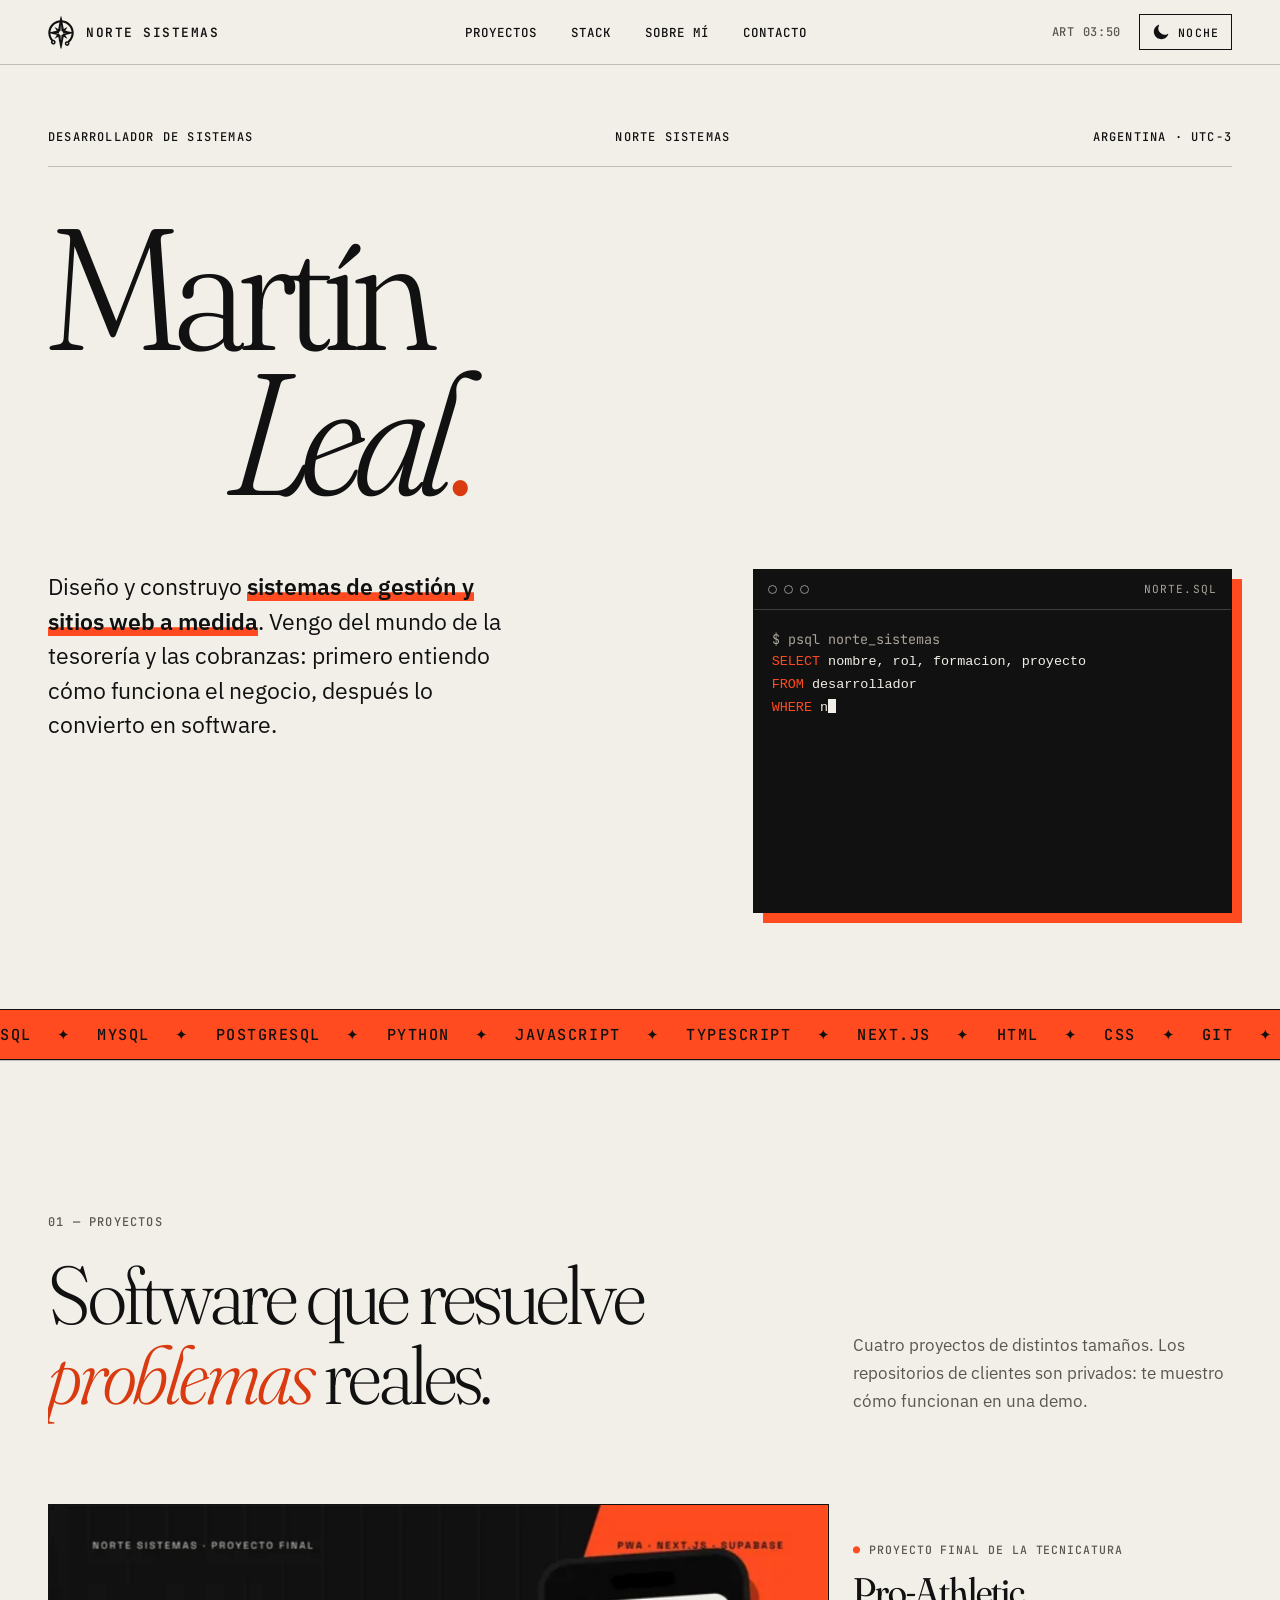
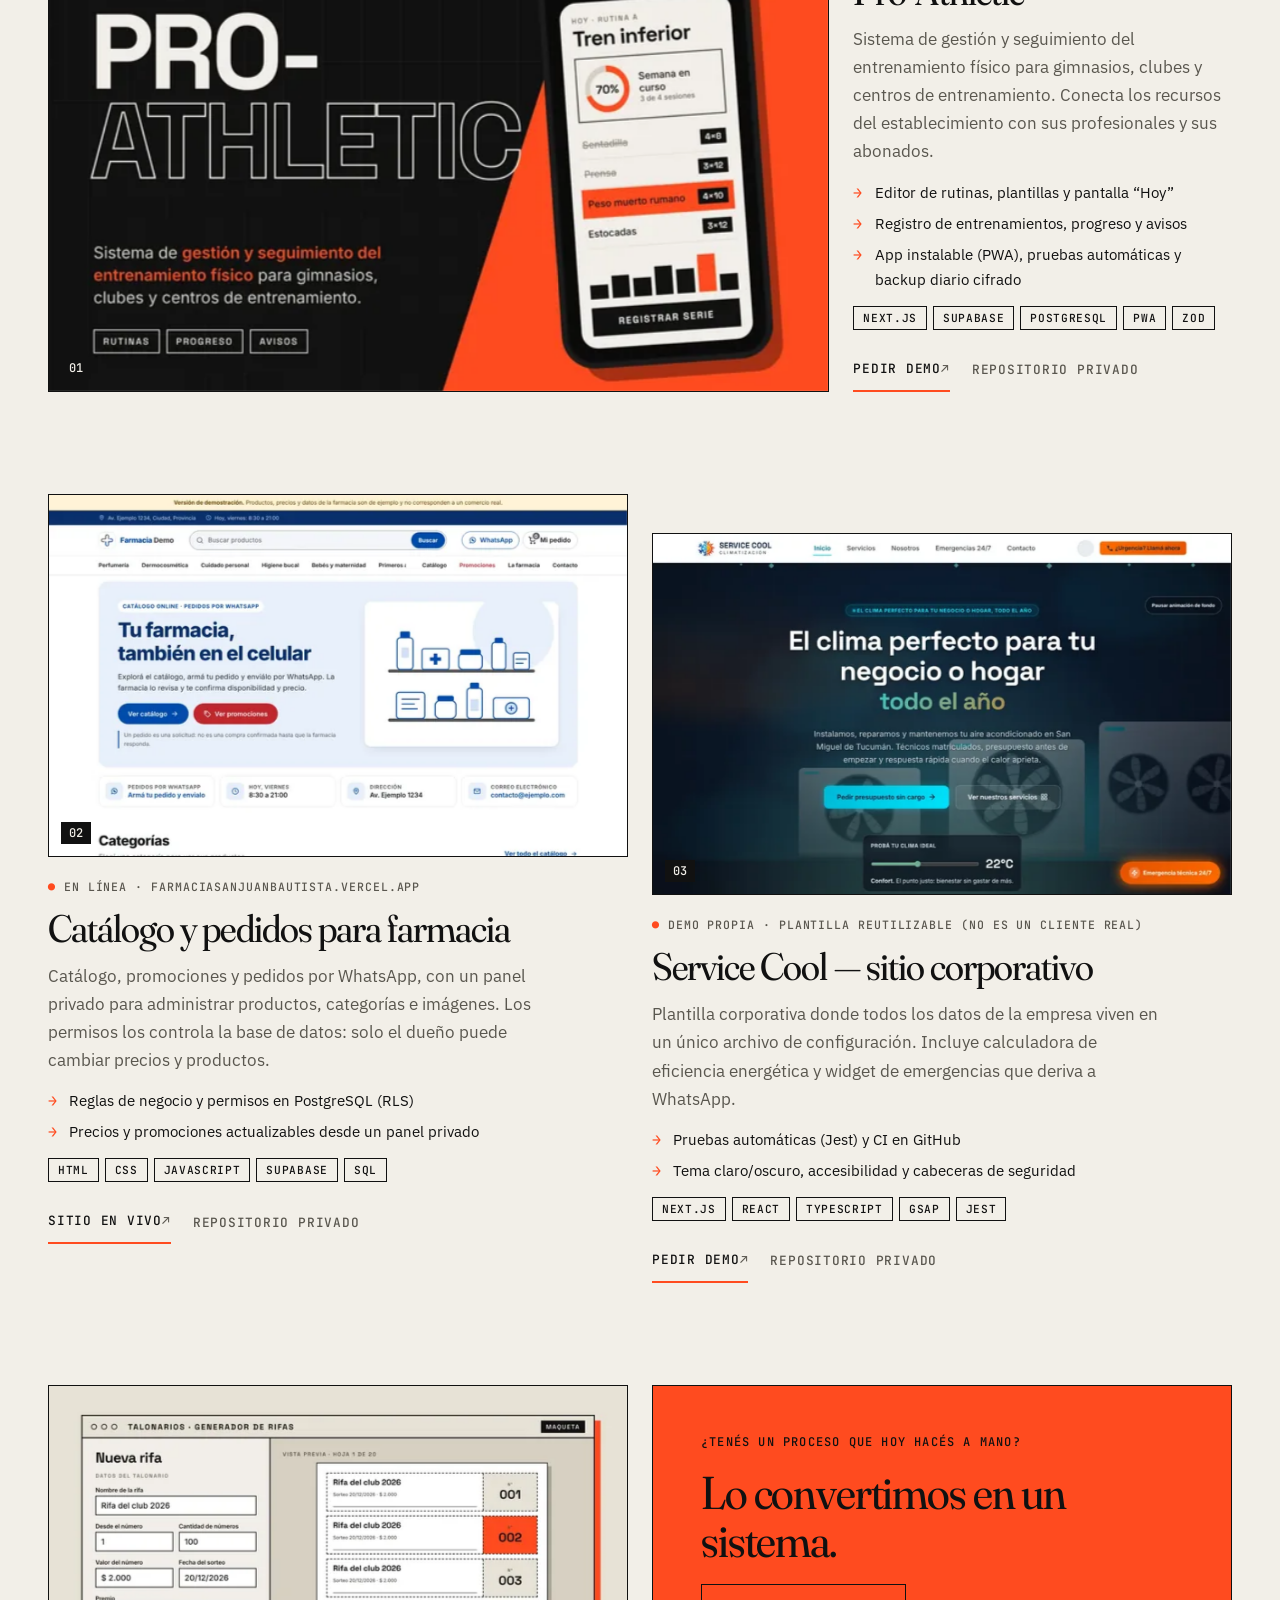
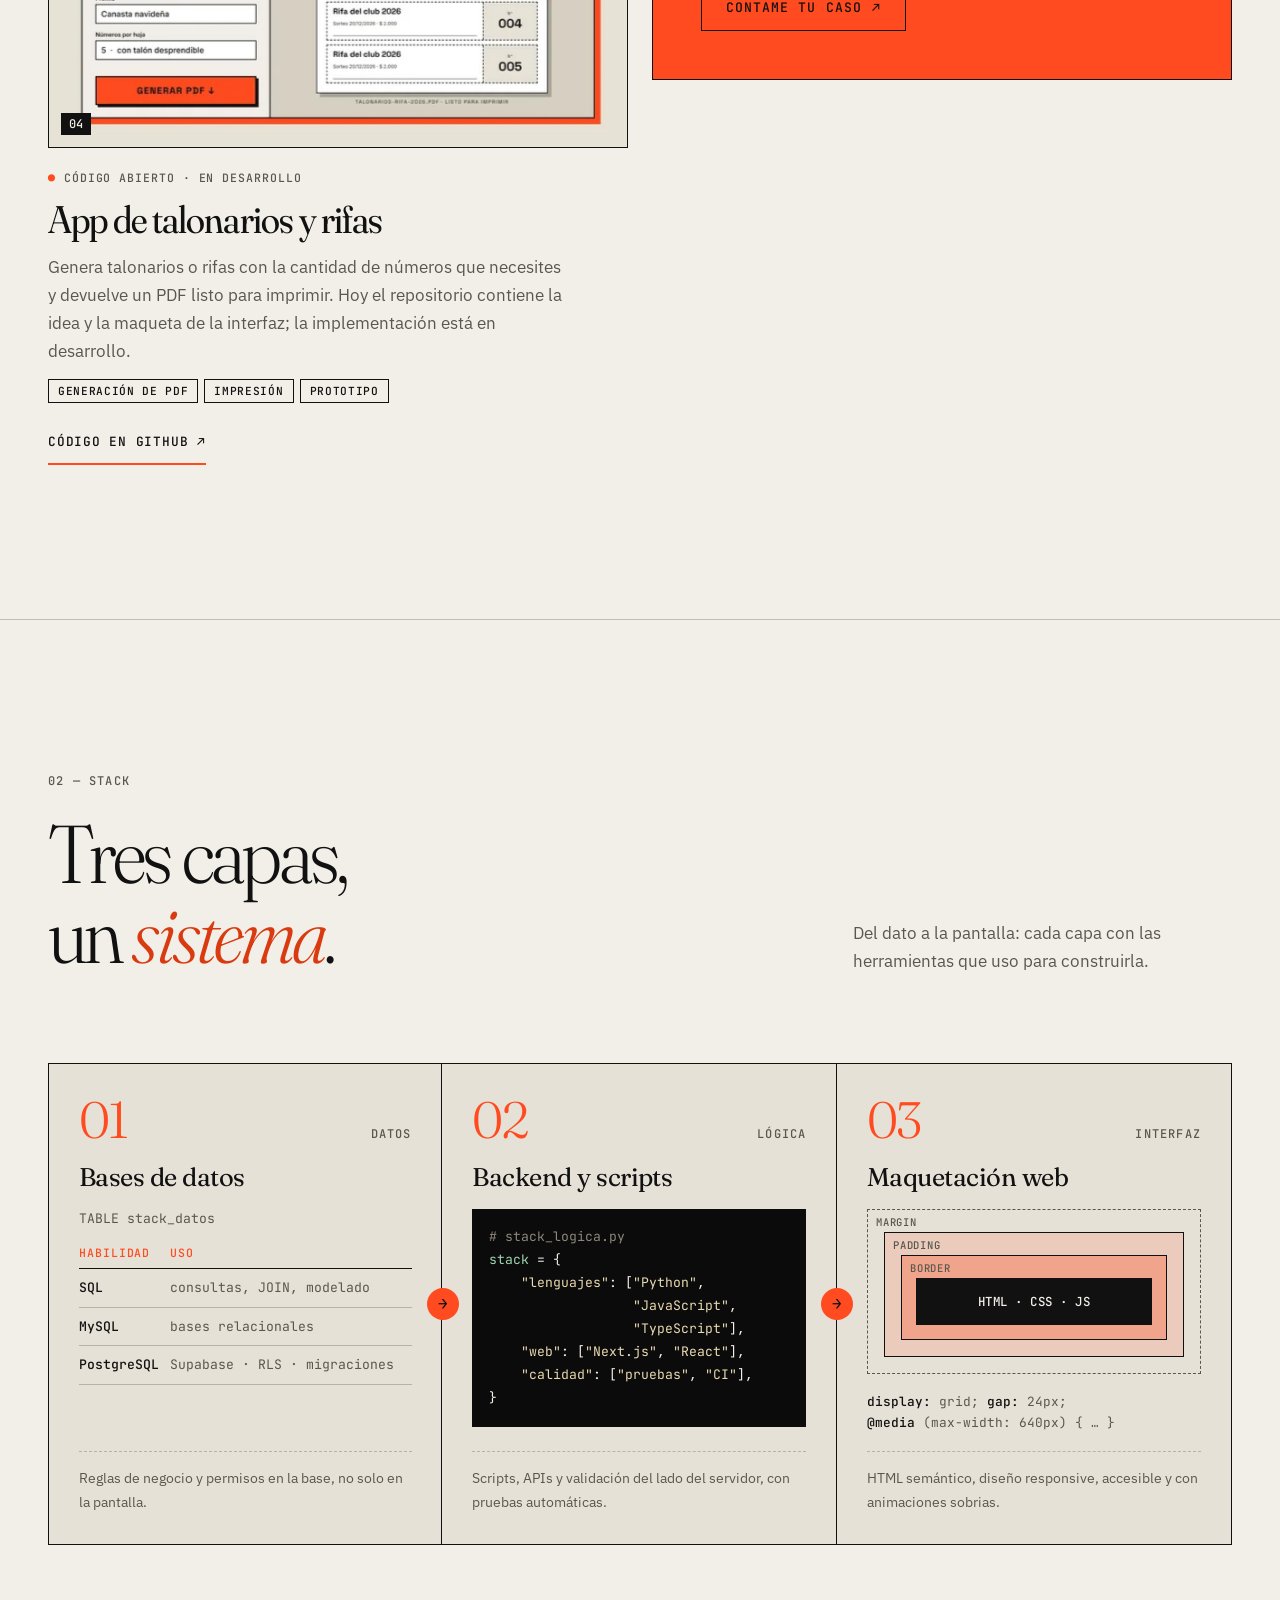
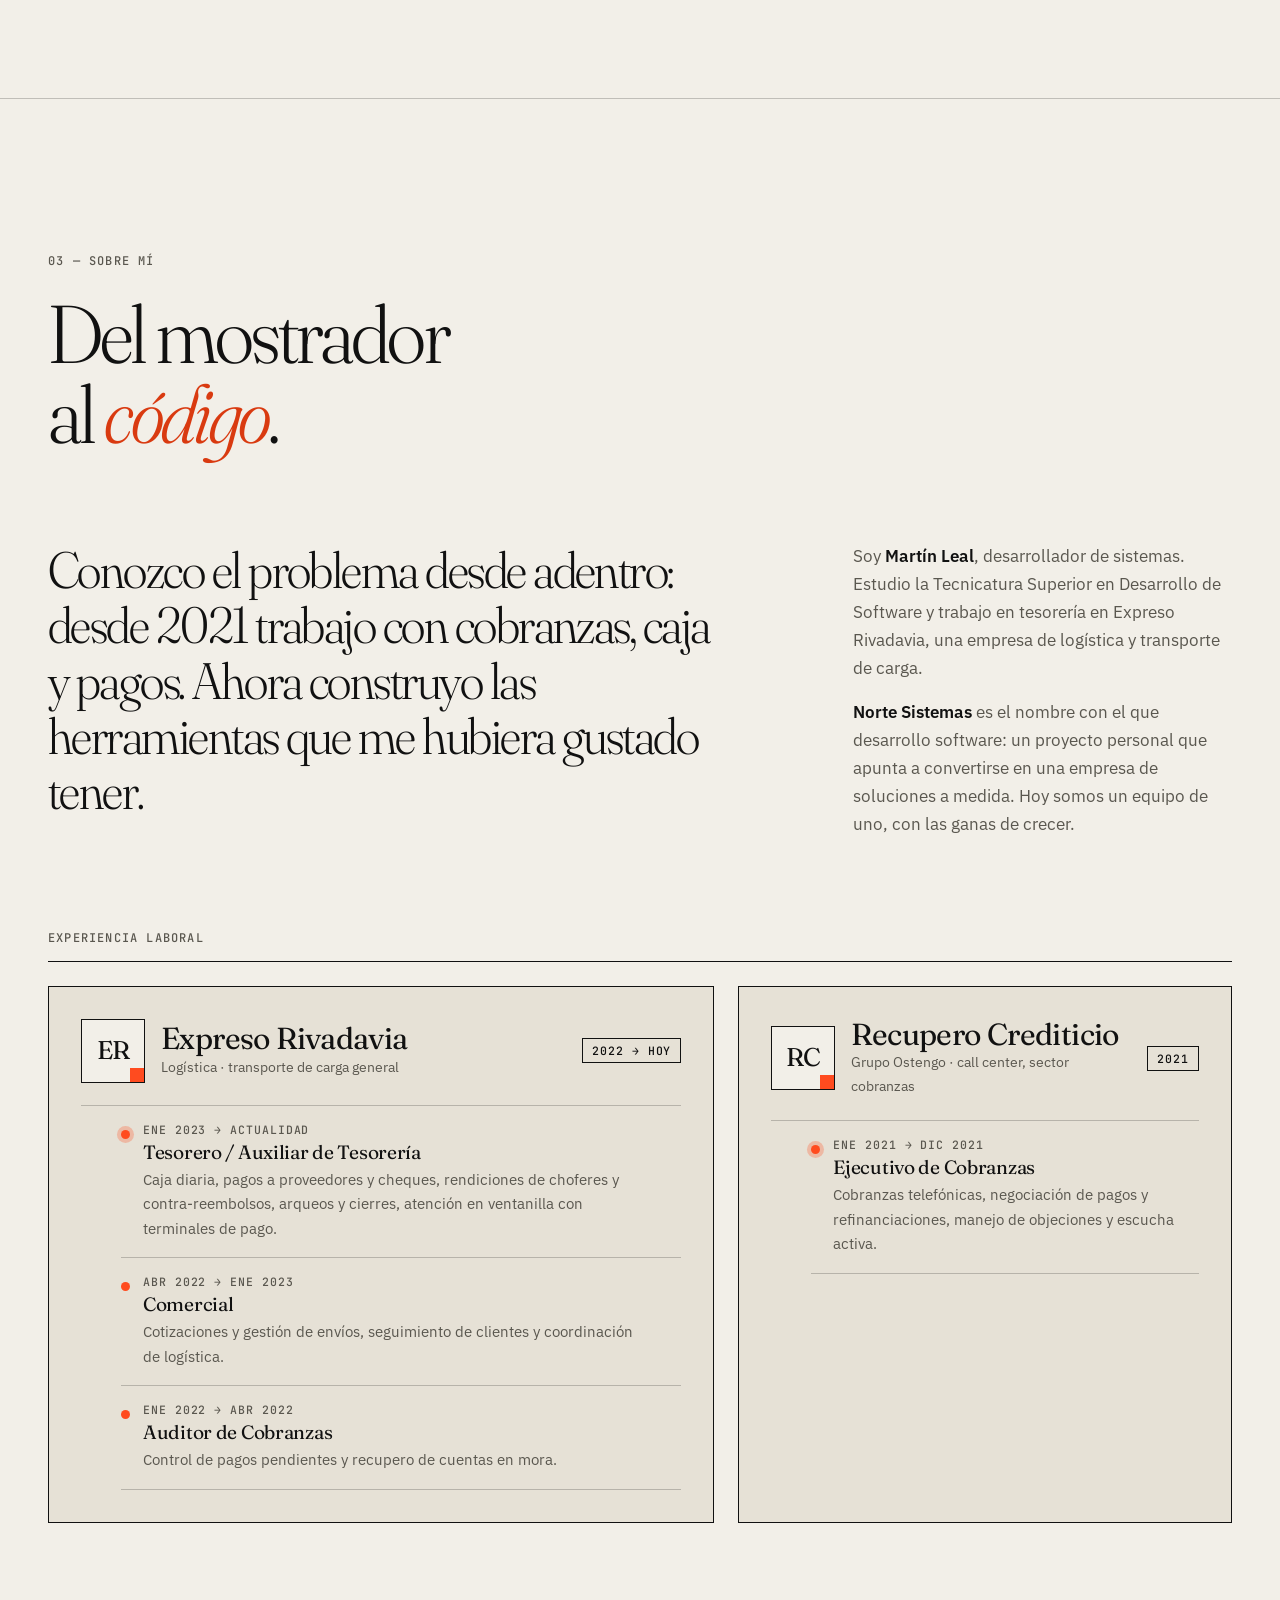
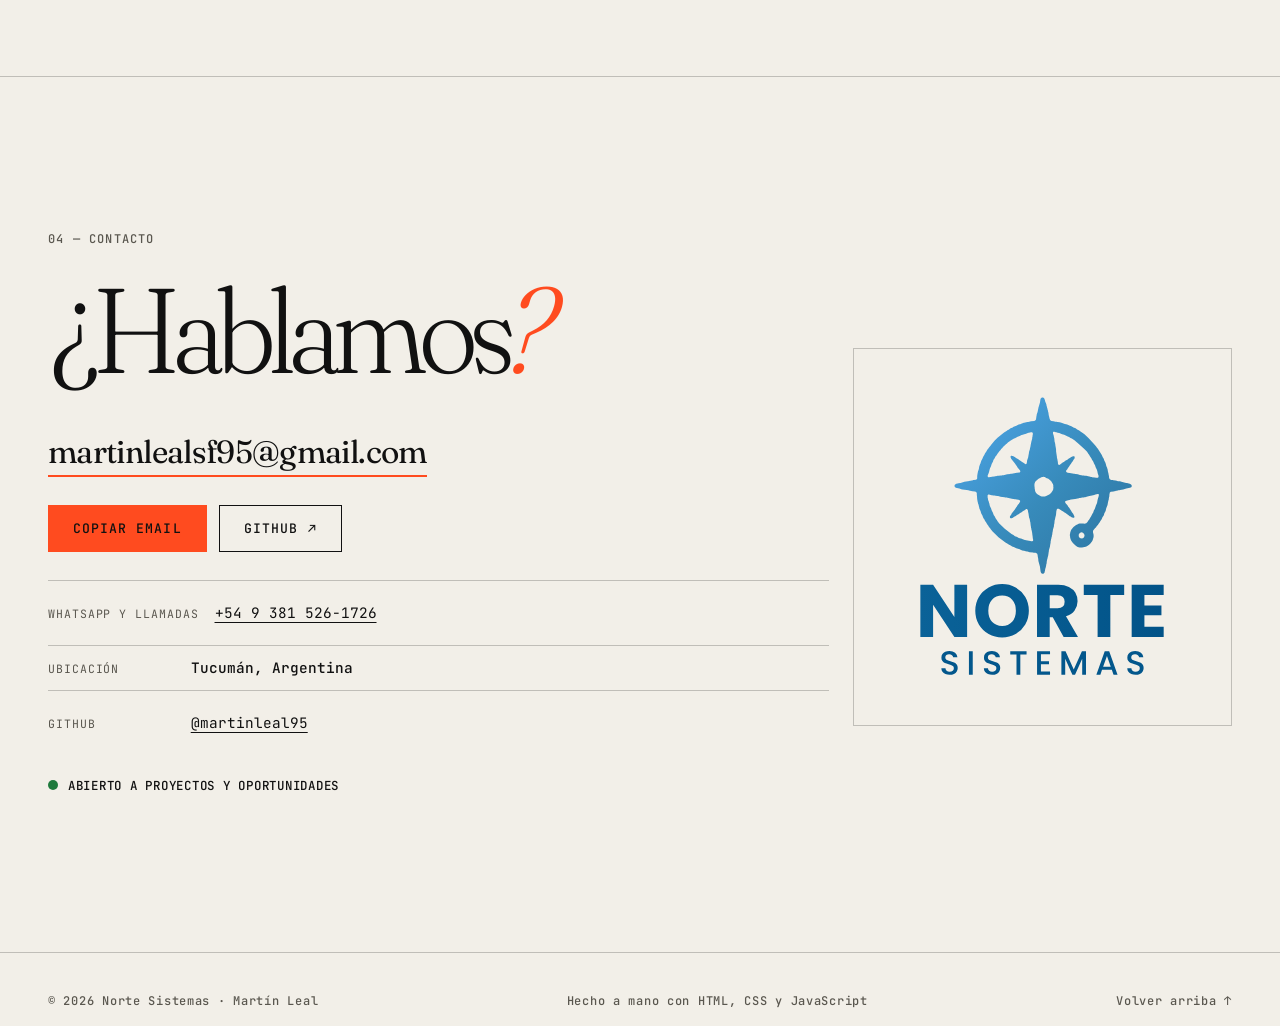
==== index.html @ 21590436 "Ronda 2: logo oscuro sin recorte, CTA de demo accesible, JSON-LD E.164, manifest Co-Authored-By: Cla" ====
<!DOCTYPE html>
<html lang="es">
<head>
  <meta charset="utf-8">
  <meta name="viewport" content="width=device-width, initial-scale=1">
  <title>Martín Leal — Desarrollador de sistemas · Norte Sistemas</title>
  <meta name="description" content="Portafolio de Martín Leal, desarrollador de sistemas. Sistemas de gestión y sitios web a medida con SQL, Python, Next.js y Supabase. Norte Sistemas.">
  <meta name="theme-color" content="#F2EFE8">
  <meta property="og:title" content="Martín Leal — Desarrollador de sistemas">
  <meta property="og:description" content="Sistemas de gestión y sitios web a medida. Norte Sistemas.">
  <meta property="og:type" content="website">
  <meta property="og:locale" content="es_AR">
  <link rel="icon" href="assets/brand/emblema-azul.svg" type="image/svg+xml">
  <link rel="icon" href="assets/brand/favicon-32.png" sizes="32x32" type="image/png">
  <link rel="apple-touch-icon" href="assets/brand/apple-touch-icon.png">
  <link rel="manifest" href="site.webmanifest">
  <link rel="canonical" href="https://martinleal95.github.io/portafolio/">
  <meta property="og:url" content="https://martinleal95.github.io/portafolio/">
  <meta property="og:image" content="https://martinleal95.github.io/portafolio/assets/brand/og-image.png">
  <meta property="og:image:width" content="1200"><meta property="og:image:height" content="630">
  <meta property="og:image:alt" content="Norte Sistemas — Martín Leal, desarrollador de sistemas">
  <meta name="twitter:card" content="summary_large_image">
  <meta name="twitter:title" content="Martín Leal — Desarrollador de sistemas">
  <meta name="twitter:description" content="Sistemas de gestión y sitios web a medida. Norte Sistemas.">
  <meta name="twitter:image" content="https://martinleal95.github.io/portafolio/assets/brand/og-image.png">
  <meta property="og:site_name" content="Norte Sistemas">
  <meta name="color-scheme" content="light dark">
  <script type="application/ld+json">{"@context":"https://schema.org","@type":"Person","name":"Martín Leal","jobTitle":"Desarrollador de sistemas","image":"https://martinleal95.github.io/portafolio/assets/brand/og-image.png","knowsAbout":["SQL","Python","Next.js","Supabase","PostgreSQL"],"url":"https://martinleal95.github.io/portafolio/","email":"martinlealsf95@gmail.com","telephone":"+5493815261726","sameAs":["https://github.com/martinleal95"],"worksFor":{"@type":"Organization","name":"Norte Sistemas"},"address":{"@type":"PostalAddress","addressRegion":"Tucumán","addressCountry":"AR"}}</script>

  <link rel="preconnect" href="https://fonts.googleapis.com">
  <link rel="preconnect" href="https://fonts.gstatic.com" crossorigin>
  <link href="https://fonts.googleapis.com/css2?family=Fraunces:ital,opsz,wght,SOFT@0,9..144,300..600,0..100;1,9..144,300..600,0..100&family=IBM+Plex+Sans:wght@400;500;600&family=JetBrains+Mono:wght@400;500&display=swap" rel="stylesheet">
  <link rel="stylesheet" href="css/styles.css">
  <noscript><style>.js .reveal,.js .mask>span,.js .terminal__result{opacity:1!important;transform:none!important}</style></noscript>
  <script>
    (function () {
      var d = document.documentElement;
      d.classList.add('js');
      try { d.dataset.theme = localStorage.getItem('ns-theme') === 'dark' ? 'dark' : 'light'; }
      catch (e) { d.dataset.theme = 'light'; }
    })();
  </script>
</head>
<body data-mode="paper">

  <!-- Emblema de Norte Sistemas (vectorizado desde el logo original) -->
  <svg width="0" height="0" style="position:absolute" aria-hidden="true" focusable="false">
    <symbol id="emblem" viewBox="0 0 467 597"><path fill-rule="evenodd" d="M231 4 L228 7 L226 13 L214 73 L211 78 L172 85 L143 95 L117 108 L97 121 L82 133 L58 157 L44 175 L33 192 L23 212 L13 239 L5 278 L4 317 L10 356 L21 391 L38 423 L58 450 L52 466 L52 480 L54 487 L60 498 L69 507 L82 514 L99 516 L108 514 L118 509 L128 499 L134 489 L137 476 L136 464 L131 452 L119 439 L103 431 L89 430 L72 408 L55 374 L46 344 L42 318 L44 316 L53 317 L106 331 L151 341 L157 344 L150 358 L147 361 L145 366 L120 405 L121 410 L126 409 L183 374 L185 376 L201 464 L205 480 L205 485 L224 577 L228 589 L234 593 L241 586 L247 559 L282 376 L284 374 L329 402 L347 411 L348 410 L347 405 L310 345 L313 342 L349 333 L353 333 L420 316 L424 317 L422 338 L414 367 L401 396 L388 417 L370 439 L353 456 L336 457 L323 462 L310 474 L304 485 L302 495 L303 508 L312 526 L322 535 L333 540 L351 541 L358 539 L371 531 L377 525 L383 515 L386 503 L386 495 L382 480 L406 456 L421 437 L433 418 L445 394 L452 376 L460 344 L463 320 L463 289 L457 251 L449 224 L434 192 L413 162 L379 128 L366 118 L345 105 L327 96 L299 86 L274 80 L256 78 L253 75 L253 70 L240 9 L236 4Z M337 486 L349 485 L352 486 L356 490 L358 494 L358 503 L352 511 L347 513 L341 513 L336 511 L332 507 L330 497 L332 491Z M86 461 L90 459 L98 459 L103 461 L106 464 L109 475 L107 481 L103 485 L98 487 L92 487 L87 485 L82 480 L81 468Z M233 170 L236 173 L237 202 L238 203 L240 244 L243 272 L245 274 L256 278 L262 283 L267 291 L269 302 L271 305 L284 307 L319 309 L321 311 L318 313 L273 318 L269 321 L266 330 L259 338 L251 343 L246 344 L243 347 L241 352 L236 435 L234 439 L231 436 L226 359 L224 347 L221 344 L207 337 L202 331 L198 321 L194 318 L148 313 L145 311 L147 309 L193 306 L196 304 L199 293 L204 284 L212 277 L224 272 L227 251 L231 173Z M263 118 L273 119 L300 127 L330 141 L354 157 L378 180 L394 201 L409 229 L421 266 L424 287 L422 289 L368 279 L324 269 L319 269 L311 265 L326 239 L347 207 L347 203 L346 202 L340 203 L286 235 L283 233 L280 212 L278 207 L264 130 L262 125Z M204 118 L205 124 L194 176 L184 233 L180 235 L125 202 L120 203 L120 207 L154 260 L156 266 L150 269 L76 283 L51 289 L44 289 L43 283 L46 266 L57 231 L72 203 L90 179 L110 160 L124 149 L137 141 L162 129 L186 121 L198 118Z"/></symbol>
  </svg>

  <a class="skip" href="#main">Saltar al contenido</a>
  <div class="progress" aria-hidden="true"><i></i></div>

  <header class="site-header">
    <div class="wrap">
      <a class="brand" href="#inicio" aria-label="Norte Sistemas, ir al inicio">
        <svg aria-hidden="true"><use href="#emblem"/></svg>
        <span>Norte Sistemas</span>
      </a>
      <nav class="nav" aria-label="Principal">
        <a href="#proyectos">Proyectos</a>
        <a href="#stack">Stack</a>
        <a href="#sobre-mi">Sobre mí</a>
        <a href="#contacto">Contacto</a>
      </nav>
      <div class="header-right">
        <span class="clock" id="clock" aria-hidden="true">ART --:--</span>
        <button class="theme-toggle" id="theme-toggle" type="button" aria-pressed="false" aria-label="Modo nocturno">
          <svg class="ico-moon" viewBox="0 0 24 24" width="18" height="18" aria-hidden="true"><path fill="currentColor" d="M21 14.5A8.5 8.5 0 0 1 9.5 3a.6.6 0 0 0-.8-.7A10 10 0 1 0 21.7 15.3a.6.6 0 0 0-.7-.8Z"/></svg>
          <svg class="ico-sun" viewBox="0 0 24 24" width="18" height="18" aria-hidden="true"><circle cx="12" cy="12" r="4.2" fill="currentColor"/><g stroke="currentColor" stroke-width="2" stroke-linecap="round"><path d="M12 2.5v2.4M12 19.1v2.4M2.5 12h2.4M19.1 12h2.4M5.3 5.3l1.7 1.7M17 17l1.7 1.7M5.3 18.7 7 17M17 7l1.7-1.7"/></g></svg>
          <span class="theme-toggle__text">Noche</span>
        </button>

      </div>
    </div>
  </header>

  <main id="main">

    <!-- ================= HERO ================= -->
    <section class="hero" id="inicio" data-mode="paper" aria-labelledby="hero-title">
      <div class="wrap">
        <p class="label hero__meta">
          <span>Desarrollador de sistemas</span>
          <span>Norte Sistemas</span>
          <span>Argentina · UTC−3</span>
        </p>

        <h1 class="hero__name" id="hero-title" aria-label="Martín Leal">
          <span class="mask" aria-hidden="true"><span>Martín</span></span>
          <span class="mask l2" aria-hidden="true" style="--i:1"><span>Leal<span class="dot">.</span></span></span>
        </h1>

        <div class="hero__grid">
          <p class="hero__lead reveal">
            Diseño y construyo <strong>sistemas de gestión y sitios web a medida</strong>. Vengo del mundo de la tesorería y las cobranzas: primero entiendo cómo funciona el negocio, después lo convierto en software.
          </p>

          <div class="terminal reveal" style="--i:2" aria-label="Consulta SQL de presentación">
            <div class="terminal__bar" aria-hidden="true"><i></i><i></i><i></i><span>norte.sql</span></div>
            <div class="terminal__body">
              <div class="terminal__cmd" aria-hidden="true">$ psql norte_sistemas</div>
              <pre class="terminal__sql" id="sql" data-text="SELECT nombre, rol, formacion, proyecto&#10;FROM desarrollador&#10;WHERE nombre = 'Martín Leal';"><span class="kw">SELECT</span> nombre, rol, formacion, proyecto
<span class="kw">FROM</span> desarrollador
<span class="kw">WHERE</span> nombre = <span class="str">'Martín Leal'</span>;</pre>
              <dl class="terminal__result is-in" id="sql-result">
                <dt>nombre</dt><dd>Martín Leal</dd>
                <dt>rol</dt><dd>Desarrollador de sistemas</dd>
                <dt>formacion</dt><dd>Tecnicatura Superior en Desarrollo de Software (en curso)</dd>
                <dt>proyecto</dt><dd>Norte Sistemas</dd>
                <dt>estado</dt><dd class="ok">abierto a proyectos</dd>
              </dl>
            </div>
          </div>

          <div class="hero__actions reveal" style="--i:1">
            <a class="btn btn--signal" href="#proyectos" data-magnetic>Ver proyectos <span class="arrow" aria-hidden="true">↘</span></a>
            <a class="btn" href="#contacto" data-magnetic>Contactarme <span class="arrow" aria-hidden="true">↗</span></a>
          </div>
        </div>
      </div>

      <div class="marquee" aria-hidden="true">
        <div class="marquee__track">
          <span>SQL</span><span>MySQL</span><span>PostgreSQL</span><span>Python</span><span>JavaScript</span><span>TypeScript</span><span>Next.js</span><span>HTML</span><span>CSS</span><span>Git</span>
          <span>SQL</span><span>MySQL</span><span>PostgreSQL</span><span>Python</span><span>JavaScript</span><span>TypeScript</span><span>Next.js</span><span>HTML</span><span>CSS</span><span>Git</span>
        </div>
      </div>
    </section>

    <!-- ================= PROYECTOS ================= -->
    <section class="section" id="proyectos" data-mode="paper" aria-labelledby="proyectos-title">
      <div class="wrap">
        <header class="section__head">
          <p class="label label--muted reveal">01 — Proyectos</p>
          <h2 class="title" id="proyectos-title">
            <span class="mask"><span>Software que resuelve</span></span>
            <span class="mask" style="--i:1"><span><em>problemas</em> reales.</span></span>
          </h2>
          <p class="section__intro reveal">Cuatro proyectos de distintos tamaños. Los repositorios de clientes son privados: te muestro cómo funcionan en una demo.</p>
        </header>

        <div class="projects">

          <!-- 01 · Pro-Athletic -->
          <article class="project project--feature">
            <a class="project__media" href="mailto:martinlealsf95@gmail.com?subject=Demo%20de%20Pro-Athletic" aria-label="Pedir demo de Pro-Athletic (abre tu correo)" tabindex="-1" data-tilt>
              <span class="project__index">01</span>
              <img class="shot" src="assets/projects/pro-athletic-960.webp" srcset="assets/projects/pro-athletic-640.webp 640w, assets/projects/pro-athletic-960.webp 960w, assets/projects/pro-athletic.webp 1600w" sizes="(max-width: 960px) 100vw, 50vw" width="1600" height="1000" alt="Portada de Pro-Athletic: el nombre del proyecto junto a la pantalla de rutina del día en un celular" loading="lazy" decoding="async">
              <span class="project__cta">Pedir demo ↗</span>
            </a>
            <div class="project__body reveal">
              <p class="project__state">Proyecto final de la tecnicatura</p>
              <h3 class="project__title">Pro-Athletic</h3>
              <p class="project__desc">Sistema de gestión y seguimiento del entrenamiento físico para gimnasios, clubes y centros de entrenamiento. Conecta los recursos del establecimiento con sus profesionales y sus abonados.</p>
              <ul class="project__points">
                <li>Editor de rutinas, plantillas y pantalla “Hoy”</li>
                <li>Registro de entrenamientos, progreso y avisos</li>
                <li>App instalable (PWA), pruebas automáticas y backup diario cifrado</li>
              </ul>
              <ul class="tags"><li>Next.js</li><li>Supabase</li><li>PostgreSQL</li><li>PWA</li><li>Zod</li></ul>
              <p class="links"><a href="mailto:martinlealsf95@gmail.com?subject=Demo%20de%20Pro-Athletic">Pedir demo <span class="arrow" aria-hidden="true">↗</span></a><span>Repositorio privado</span></p>
            </div>
          </article>

          <!-- 02 · Farmacia -->
          <article class="project">
            <a class="project__media" href="https://farmaciasanjuanbautista.vercel.app/" target="_blank" rel="noopener" aria-label="Ver en línea: sitio de la farmacia (pestaña nueva)" tabindex="-1" data-tilt>
              <span class="project__index">02</span>
              <img class="shot" src="assets/projects/farmacia-960.webp" srcset="assets/projects/farmacia-640.webp 640w, assets/projects/farmacia-960.webp 960w, assets/projects/farmacia.webp 1600w" sizes="(max-width: 960px) 100vw, 50vw" width="1600" height="1000" alt="Web de la farmacia: buscador, categorías y portada con botones de catálogo y promociones" loading="lazy" decoding="async">
              <span class="project__cta">Ver en línea ↗</span>
            </a>
            <div class="project__body reveal">
              <p class="project__state">En línea · farmaciasanjuanbautista.vercel.app</p>
              <h3 class="project__title">Catálogo y pedidos para farmacia</h3>
              <p class="project__desc">Catálogo, promociones y pedidos por WhatsApp, con un panel privado para administrar productos, categorías e imágenes. Los permisos los controla la base de datos: solo el dueño puede cambiar precios y productos.</p>
              <ul class="project__points">
                <li>Reglas de negocio y permisos en PostgreSQL (RLS)</li>
                <li>Precios y promociones actualizables desde un panel privado</li>
              </ul>
              <ul class="tags"><li>HTML</li><li>CSS</li><li>JavaScript</li><li>Supabase</li><li>SQL</li></ul>
              <p class="links"><a href="https://farmaciasanjuanbautista.vercel.app/" target="_blank" rel="noopener">Sitio en vivo <span class="arrow" aria-hidden="true">↗</span></a><span>Repositorio privado</span></p>
            </div>
          </article>

          <!-- 03 · Climatización -->
          <article class="project">
            <a class="project__media" href="mailto:martinlealsf95@gmail.com?subject=Demo%20del%20sitio%20para%20climatizaci%C3%B3n" aria-label="Pedir demo del sitio de Service Cool (abre tu correo)" tabindex="-1" data-tilt>
              <span class="project__index">03</span>
              <img class="shot" src="assets/projects/climatizacion-960.webp" srcset="assets/projects/climatizacion-640.webp 640w, assets/projects/climatizacion-960.webp 960w, assets/projects/climatizacion.webp 1600w" sizes="(max-width: 960px) 100vw, 50vw" width="1600" height="1000" alt="Captura del inicio del sitio de Service Cool: título «El clima perfecto para tu negocio o hogar» y botón para pedir presupuesto" loading="lazy" decoding="async">
              <span class="project__cta">Pedir demo ↗</span>
            </a>
            <div class="project__body reveal">
              <p class="project__state">Demo propia · plantilla reutilizable (no es un cliente real)</p>
              <h3 class="project__title">Service Cool — sitio corporativo</h3>
              <p class="project__desc">Plantilla corporativa donde todos los datos de la empresa viven en un único archivo de configuración. Incluye calculadora de eficiencia energética y widget de emergencias que deriva a WhatsApp.</p>
              <ul class="project__points">
                <li>Pruebas automáticas (Jest) y CI en GitHub</li>
                <li>Tema claro/oscuro, accesibilidad y cabeceras de seguridad</li>
              </ul>
              <ul class="tags"><li>Next.js</li><li>React</li><li>TypeScript</li><li>GSAP</li><li>Jest</li></ul>
              <p class="links"><a href="mailto:martinlealsf95@gmail.com?subject=Demo%20del%20sitio%20para%20climatizaci%C3%B3n">Pedir demo <span class="arrow" aria-hidden="true">↗</span></a><span>Repositorio privado</span></p>
            </div>
          </article>

          <!-- 04 · Talonarios -->
          <article class="project">
            <a class="project__media" href="https://github.com/martinleal95/app-talonarios" target="_blank" rel="noopener" aria-label="Ver código de app-talonarios en GitHub (pestaña nueva)" tabindex="-1" data-tilt>
              <span class="project__index">04</span>
              <img class="shot" src="assets/projects/talonarios-960.webp" srcset="assets/projects/talonarios-640.webp 640w, assets/projects/talonarios-960.webp 960w, assets/projects/talonarios.webp 1600w" sizes="(max-width: 960px) 100vw, 50vw" width="1600" height="1000" alt="Maqueta de la app de talonarios: formulario con los datos de la rifa y vista previa del PDF con talones numerados" loading="lazy" decoding="async">
              <span class="project__cta">Ver código ↗</span>
            </a>
            <div class="project__body reveal">
              <p class="project__state">Código abierto · en desarrollo</p>
              <h3 class="project__title">App de talonarios y rifas</h3>
              <p class="project__desc">Genera talonarios o rifas con la cantidad de números que necesites y devuelve un PDF listo para imprimir. Hoy el repositorio contiene la idea y la maqueta de la interfaz; la implementación está en desarrollo.</p>
              <ul class="tags"><li>Generación de PDF</li><li>Impresión</li><li>Prototipo</li></ul>
              <p class="links"><a href="https://github.com/martinleal95/app-talonarios" target="_blank" rel="noopener">Código en GitHub ↗</a></p>
            </div>
          </article>

          <!-- CTA -->
          <aside class="project project--cta reveal">
            <p class="label">¿Tenés un proceso que hoy hacés a mano?</p>
            <h3 class="project__title">Lo convertimos en un sistema.</h3>
            <a class="btn" href="#contacto" data-magnetic>Contame tu caso <span class="arrow" aria-hidden="true">↗</span></a>
          </aside>

        </div>
      </div>
    </section>

    <!-- ================= STACK ================= -->
    <section class="section" id="stack" data-mode="ink" aria-labelledby="stack-title">
      <div class="wrap">
        <header class="section__head">
          <p class="label label--muted reveal">02 — Stack</p>
          <h2 class="title" id="stack-title">
            <span class="mask"><span>Tres capas,</span></span>
            <span class="mask" style="--i:1"><span>un <em>sistema</em>.</span></span>
          </h2>
          <p class="section__intro reveal">Del dato a la pantalla: cada capa con las herramientas que uso para construirla.</p>
        </header>

        <div class="stack">

          <article class="panel reveal" style="--i:0">
            <div class="panel__no"><b>01</b><span class="label label--muted">Datos</span></div>
            <h3>Bases de datos</h3>
            <table class="dbtable">
              <caption>TABLE stack_datos</caption>
              <thead><tr><th>habilidad</th><th>uso</th></tr></thead>
              <tbody>
                <tr><td>SQL</td><td>consultas, JOIN, modelado</td></tr>
                <tr><td>MySQL</td><td>bases relacionales</td></tr>
                <tr><td>PostgreSQL</td><td>Supabase · RLS · migraciones</td></tr>
              </tbody>
            </table>
            <p class="panel__cap">Reglas de negocio y permisos en la base, no solo en la pantalla.</p>
          </article>

          <article class="panel reveal" style="--i:1">
            <div class="panel__no"><b>02</b><span class="label label--muted">Lógica</span></div>
            <h3>Backend y scripts</h3>
<pre class="code" aria-label="Diccionario de Python con las herramientas de la capa de lógica"><span class="c"># stack_logica.py</span>
<span class="v">stack</span> = {
    <span class="s">"lenguajes"</span>: [<span class="s">"Python"</span>,
                  <span class="s">"JavaScript"</span>,
                  <span class="s">"TypeScript"</span>],
    <span class="s">"web"</span>: [<span class="s">"Next.js"</span>, <span class="s">"React"</span>],
    <span class="s">"calidad"</span>: [<span class="s">"pruebas"</span>, <span class="s">"CI"</span>],
}</pre>
            <p class="panel__cap">Scripts, APIs y validación del lado del servidor, con pruebas automáticas.</p>
          </article>

          <article class="panel reveal" style="--i:2">
            <div class="panel__no"><b>03</b><span class="label label--muted">Interfaz</span></div>
            <h3>Maquetación web</h3>
            <div class="boxmodel" role="img" aria-label="Diagrama del modelo de caja de CSS: margin, border, padding y contenido">
              <div><span class="k">margin</span>
                <div><span class="k">padding</span>
                  <div><span class="k">border</span>
                    <p class="core">HTML · CSS · JS</p>
                  </div>
                </div>
              </div>
            </div>
            <p class="cssline"><b>display:</b> grid; <b>gap:</b> 24px;<br><b>@media</b> (max-width: 640px) { … }</p>
            <p class="panel__cap">HTML semántico, diseño responsive, accesible y con animaciones sobrias.</p>
          </article>

        </div>
      </div>
    </section>

    <!-- ================= SOBRE MÍ ================= -->
    <section class="section" id="sobre-mi" data-mode="paper" aria-labelledby="sobre-title">
      <div class="wrap">
        <header class="section__head">
          <p class="label label--muted reveal">03 — Sobre mí</p>
          <h2 class="title" id="sobre-title" style="grid-column:1/-1">
            <span class="mask"><span>Del mostrador</span></span>
            <span class="mask" style="--i:1"><span>al <em>código</em>.</span></span>
          </h2>
        </header>

        <div class="about">
          <p class="about__statement reveal">Conozco el problema desde adentro: desde 2021 trabajo con cobranzas, caja y pagos. Ahora construyo las herramientas que me hubiera gustado tener.</p>
          <div class="about__text reveal" style="--i:1">
            <p>Soy <strong>Martín Leal</strong>, desarrollador de sistemas. Estudio la Tecnicatura Superior en Desarrollo de Software y trabajo en tesorería en Expreso Rivadavia, una empresa de logística y transporte de carga.</p>
            <p><strong>Norte Sistemas</strong> es el nombre con el que desarrollo software: un proyecto personal que apunta a convertirse en una empresa de soluciones a medida. Hoy somos un equipo de uno, con las ganas de crecer.</p>
          </div>

          <div class="companies" id="experiencia">
            <p class="label label--muted companies__label reveal">Experiencia laboral</p>

            <article class="company reveal">
              <header class="company__head">
                <figure class="company__mark" aria-hidden="true"><span>ER</span></figure>
                <div>
                  <h3 class="company__name">Expreso Rivadavia</h3>
                  <p class="company__sector">Logística · transporte de carga general</p>
                </div>
                <span class="company__years">2022 → hoy</span>
              </header>
              <ol class="roles">
                <li>
                  <p class="role__when">Ene 2023 → actualidad</p>
                  <h4 class="role__title">Tesorero / Auxiliar de Tesorería</h4>
                  <p class="role__desc">Caja diaria, pagos a proveedores y cheques, rendiciones de choferes y contra-reembolsos, arqueos y cierres, atención en ventanilla con terminales de pago.</p>
                </li>
                <li>
                  <p class="role__when">Abr 2022 → Ene 2023</p>
                  <h4 class="role__title">Comercial</h4>
                  <p class="role__desc">Cotizaciones y gestión de envíos, seguimiento de clientes y coordinación de logística.</p>
                </li>
                <li>
                  <p class="role__when">Ene 2022 → Abr 2022</p>
                  <h4 class="role__title">Auditor de Cobranzas</h4>
                  <p class="role__desc">Control de pagos pendientes y recupero de cuentas en mora.</p>
                </li>
              </ol>
            </article>

            <article class="company reveal" style="--i:1">
              <header class="company__head">
                <figure class="company__mark" aria-hidden="true"><span>RC</span></figure>
                <div>
                  <h3 class="company__name">Recupero Crediticio</h3>
                  <p class="company__sector">Grupo Ostengo · call center, sector cobranzas</p>
                </div>
                <span class="company__years">2021</span>
              </header>
              <ol class="roles">
                <li>
                  <p class="role__when">Ene 2021 → Dic 2021</p>
                  <h4 class="role__title">Ejecutivo de Cobranzas</h4>
                  <p class="role__desc">Cobranzas telefónicas, negociación de pagos y refinanciaciones, manejo de objeciones y escucha activa.</p>
                </li>
              </ol>
            </article>
          </div>
        </div>
      </div>
    </section>

    <!-- ================= CONTACTO ================= -->
    <section class="section" id="contacto" data-mode="ink" aria-labelledby="contacto-title">
      <div class="wrap">
        <p class="label label--muted reveal" style="margin-bottom:28px">04 — Contacto</p>
        <div class="contact">
          <div class="contact__main">
            <h2 class="contact__big" id="contacto-title">
              <span class="mask"><span>¿Hablamos<em>?</em></span></span>
            </h2>
            <a class="contact__mail reveal" id="mail" href="mailto:martinlealsf95@gmail.com">martinlealsf95@gmail.com</a>
            <div class="contact__actions reveal" style="--i:1">
              <button class="btn btn--signal" type="button" id="copy" data-magnetic>Copiar email</button>
              <a class="btn" href="https://github.com/martinleal95" target="_blank" rel="noopener" data-magnetic>GitHub <span class="arrow" aria-hidden="true">↗</span></a>
              <span class="copy-status" id="copy-status" role="status" aria-live="polite"></span>
            </div>
            <ul class="contact__list reveal" style="--i:2">
              <li><span>WhatsApp y llamadas</span><a href="https://wa.me/5493815261726?text=Hola%20Mart%C3%ADn%2C%20vi%20tu%20portafolio%20y%20quer%C3%ADa%20consultarte" target="_blank" rel="noopener">+54 9 381 526-1726</a></li>
              <li><span>Ubicación</span><b>Tucumán, Argentina</b></li>
              <li><span>GitHub</span><a href="https://github.com/martinleal95" target="_blank" rel="noopener">@martinleal95</a></li>
            </ul>
            <p class="status reveal" style="--i:3">Abierto a proyectos y oportunidades</p>
          </div>
          <div class="contact__logo reveal" style="--i:1">
            <img class="logo-light" src="assets/brand/logo-azul.svg" width="480" height="560" alt="Logo de Norte Sistemas: una brújula con circuitos y el texto Norte Sistemas" loading="lazy">
            <img class="logo-dark" src="assets/brand/logo-claro.svg" width="480" height="560" alt="" aria-hidden="true" loading="lazy">
          </div>
        </div>
      </div>
    </section>

  </main>

  <footer class="site-footer">
    <div class="wrap">
      <span>© <span id="year">2026</span> Norte Sistemas · Martín Leal</span>
      <span>Hecho a mano con HTML, CSS y JavaScript</span>
      <a href="#inicio">Volver arriba ↑</a>
    </div>
  </footer>

  <script src="js/main.js" defer></script>
</body>
</html>
---- css/styles.css ----
/* ==========================================================================
   Martín Leal · Norte Sistemas — Paleta "Papel y Señal"
   ========================================================================== */

:root {
  /* Paleta A */
  --paper: #F2EFE8;
  --paper-2: #E6E1D6;
  --ink: #111111;
  --ink-2: #5A574F;
  --signal: #FF4B1F;
  --signal-text: #D93A10; /* texto y foco sobre papel: 3,9:1 */
  --ok: #1F7A3D;
  --err: #C8102E;

  /* Tokens que cambian según la sección (modo papel / modo tinta) */
  --bg: var(--paper);
  --bg-2: var(--paper-2);
  --fg: var(--ink);
  --fg-2: var(--ink-2);
  --line: rgba(17, 17, 17, .22);
  --link: var(--ink);

  --font-display: "Fraunces", "Times New Roman", serif;
  --font-body: "IBM Plex Sans", system-ui, -apple-system, "Segoe UI", sans-serif;
  --font-mono: "JetBrains Mono", ui-monospace, "Cascadia Code", Consolas, monospace;

  --ease: cubic-bezier(.2, .7, .2, 1);
  --gutter: clamp(16px, 4vw, 48px);
  --max: 1280px;
}

body[data-mode="ink"],
html[data-theme="dark"] body {
  --bg: #111111;
  --bg-2: #1B1B1B;
  --fg: #F2EFE8;
  --fg-2: #A9A399;
  --line: rgba(242, 239, 232, .22);
  --ok: #4FBF73;
  --signal-text: #FF4B1F;
}

*, *::before, *::after { box-sizing: border-box; }
* { margin: 0; }
html { scroll-behavior: smooth; -webkit-text-size-adjust: 100%; }
body {
  background: var(--bg);
  color: var(--fg);
  font: 400 1.0625rem/1.65 var(--font-body);
  transition: background-color .6s var(--ease), color .6s var(--ease);
  overflow-x: hidden;
}
img, svg { display: block; max-width: 100%; }
a { color: inherit; text-decoration: none; }
button { font: inherit; color: inherit; background: none; border: 0; cursor: pointer; }
ul { list-style: none; padding: 0; }
::selection { background: var(--signal); color: var(--ink); }
:focus-visible { outline: 2px solid var(--signal-text); outline-offset: 3px; }
.btn--signal:focus-visible, .marquee :focus-visible, .project--cta :focus-visible, .skip:focus-visible { outline-color: var(--ink); box-shadow: 0 0 0 4px var(--paper); }

.wrap { width: 100%; max-width: var(--max); margin-inline: auto; padding-inline: var(--gutter); }
.sr { position: absolute; width: 1px; height: 1px; overflow: hidden; clip: rect(0 0 0 0); white-space: nowrap; }
.skip { position: fixed; left: 12px; top: -60px; z-index: 100; background: var(--signal); color: var(--ink); padding: 10px 16px; font: 500 .85rem var(--font-mono); transition: top .2s; }
.skip:focus { top: 12px; }

.label {
  font: 500 .75rem/1.4 var(--font-mono);
  text-transform: uppercase;
  letter-spacing: .1em;
}
.label--muted { color: var(--fg-2); }

/* --- Barra de progreso ---------------------------------------------------- */
.progress { position: fixed; inset: 0 0 auto 0; height: 3px; z-index: 60; pointer-events: none; }
.progress i { display: block; height: 100%; background: var(--signal); transform: scaleX(0); transform-origin: 0 50%; }

/* --- Header --------------------------------------------------------------- */
.site-header {
  position: sticky; top: 0; z-index: 50;
  background: color-mix(in srgb, var(--bg) 90%, transparent);
  backdrop-filter: blur(8px);
  border-bottom: 1px solid var(--line);
  transition: background-color .6s var(--ease), border-color .6s var(--ease);
}
.site-header .wrap { display: flex; align-items: center; justify-content: space-between; height: 64px; gap: 16px; }
.brand { display: inline-flex; align-items: center; gap: 12px; }
.brand svg { width: 26px; height: 33px; fill: currentColor; }
.brand span { font: 600 .8rem var(--font-mono); letter-spacing: .12em; text-transform: uppercase; }
.nav { display: flex; gap: clamp(14px, 3vw, 34px); }
.nav a { position: relative; font: 500 .78rem var(--font-mono); letter-spacing: .08em; text-transform: uppercase; padding: 6px 0; }
.nav a::after { content: ""; position: absolute; left: 0; right: 0; bottom: 0; height: 2px; background: var(--signal); transform: scaleX(0); transform-origin: 0 50%; transition: transform .4s var(--ease); }
.nav a:hover::after, .nav a.is-active::after { transform: scaleX(1); }
.clock { font: 500 .75rem var(--font-mono); color: var(--fg-2); letter-spacing: .06em; white-space: nowrap; }


/* --- Botón de modo nocturno ---------------------------------------------- */
.theme-toggle { display: inline-flex; align-items: center; gap: 8px; height: 36px; padding: 0 12px; border: 1.5px solid var(--fg); font: 500 .72rem var(--font-mono); letter-spacing: .1em; text-transform: uppercase; transition: background-color .3s, color .3s; }
.theme-toggle:hover { background: var(--fg); color: var(--bg); }
.theme-toggle .ico-sun { display: none; }
html[data-theme="dark"] .theme-toggle .ico-moon { display: none; }
html[data-theme="dark"] .theme-toggle .ico-sun { display: block; }
.theme-toggle svg { flex: none; transition: transform .5s var(--ease); }
.theme-toggle:hover svg { transform: rotate(-25deg) scale(1.1); }
.header-right { display: flex; align-items: center; gap: 18px; }

/* --- Botones -------------------------------------------------------------- */
.btn {
  display: inline-flex; align-items: center; gap: 10px;
  padding: 14px 24px; border: 1.5px solid var(--fg);
  font: 500 .82rem var(--font-mono); letter-spacing: .08em; text-transform: uppercase;
  transition: background-color .3s, color .3s, border-color .3s, transform .5s var(--ease);
  will-change: transform;
}
.btn:hover { background: var(--fg); color: var(--bg); }
.btn--signal { background: var(--signal); border-color: var(--signal); color: var(--ink); }
.btn--signal:hover { background: var(--fg); border-color: var(--fg); color: var(--bg); }
.btn .arrow { transition: transform .3s var(--ease); }
.btn:hover .arrow { transform: translate(3px, -3px); }

/* --- Animaciones de entrada ---------------------------------------------- */
.js .reveal { opacity: 0; transform: translateY(32px); transition: opacity .7s var(--ease), transform .7s var(--ease); transition-delay: calc(var(--i, 0) * 80ms); }
.js .reveal.is-in { opacity: 1; transform: none; }

.mask { display: block; overflow: hidden; padding-bottom: .12em; margin-bottom: -.12em; }
.mask > span { display: block; }
.js .mask > span { transform: translateY(112%); transition: transform .9s var(--ease); transition-delay: calc(var(--i, 0) * 110ms); }
.js .is-in .mask > span, .js .mask.is-in > span { transform: none; }

/* --- Títulos de sección --------------------------------------------------- */
section { position: relative; }
section[id] { scroll-margin-top: 64px; }
.section { padding-block: clamp(72px, 12vw, 160px); border-top: 1px solid var(--line); transition: border-color .6s var(--ease); }
.section__head { display: grid; grid-template-columns: repeat(12, 1fr); gap: 24px; margin-bottom: clamp(40px, 7vw, 88px); align-items: end; }
.section__head .label { grid-column: 1 / -1; }
.title { grid-column: 1 / span 8; font: 300 clamp(2.4rem, 6.4vw, 5.2rem)/.98 var(--font-display); letter-spacing: -.035em; font-variation-settings: "opsz" 144, "SOFT" 40; }
.title em { font-style: italic; font-weight: 300; color: var(--signal-text); }
.section__intro { grid-column: 9 / -1; color: var(--fg-2); max-width: 38ch; }

/* ==========================================================================
   HERO
   ========================================================================== */
.hero { padding-top: clamp(32px, 5vw, 64px); }
.hero__meta { display: flex; justify-content: space-between; gap: 12px 24px; flex-wrap: wrap; padding-bottom: 20px; border-bottom: 1px solid var(--line); }
.hero__name { font: 300 clamp(5.2rem, 13.5vw, 12.5rem)/.84 var(--font-display); letter-spacing: -.05em; font-variation-settings: "opsz" 144, "SOFT" 60; margin-top: clamp(20px, 4vw, 48px); text-transform: none; }
.hero__name .l2 { padding-left: clamp(0px, 14vw, 220px); font-style: italic; }
.hero__name .dot { color: var(--signal-text); font-style: normal; }
.hero__grid { display: grid; grid-template-columns: repeat(12, 1fr); gap: 32px 24px; margin-top: clamp(32px, 5vw, 64px); align-items: start; }
.hero__lead { grid-column: 1 / span 6; font-size: clamp(1.15rem, 1.8vw, 1.5rem); line-height: 1.5; max-width: 34ch; }
.hero__lead strong { font-weight: 600; box-shadow: inset 0 -.38em 0 var(--signal); }
.hero__actions { grid-column: 1 / span 6; display: flex; flex-wrap: wrap; gap: 14px; margin-top: 4px; }

.terminal {
  grid-column: 8 / -1; grid-row: 1 / span 2;
  background: var(--ink); color: var(--paper);
  border: 1.5px solid var(--ink);
  box-shadow: 10px 10px 0 var(--signal);
  font: 400 .84rem/1.7 var(--font-mono);
}
.terminal__bar { display: flex; align-items: center; gap: 7px; padding: 10px 14px; border-bottom: 1px solid rgba(242,239,232,.2); }
.terminal__bar i { width: 9px; height: 9px; border-radius: 50%; border: 1px solid rgba(242,239,232,.55); }
.terminal__bar span { margin-left: auto; font-size: .7rem; letter-spacing: .1em; color: #A9A399; text-transform: uppercase; }
.terminal__body { padding: 18px 18px 20px; min-height: 0; }
.terminal__cmd { color: #A9A399; }
.terminal__sql { white-space: pre-wrap; word-break: break-word; }
.terminal__sql .kw { color: var(--signal); font-weight: 500; }
.terminal__sql .str { color: #E8D9B0; }
.terminal__caret { display: inline-block; width: .55em; height: 1.05em; background: var(--paper); vertical-align: -.18em; animation: blink 1s steps(1) infinite; }
.terminal__result { margin-top: 14px; padding-top: 12px; border-top: 1px dashed rgba(242,239,232,.3); display: grid; grid-template-columns: auto 1fr; gap: 2px 14px; opacity: 0; transition: opacity .4s; }
.terminal__result.is-in { opacity: 1; }
.terminal__result dt { color: #A9A399; }
.terminal__result dd { margin: 0; }
.terminal__result .ok::before { content: ""; display: inline-block; width: .6em; height: .6em; border-radius: 50%; background: #4FBF73; margin-right: .5em; animation: pulse 2s infinite; }
@keyframes blink { 50% { opacity: 0; } }
@keyframes pulse { 0% { box-shadow: 0 0 0 0 rgba(79,191,115,.6); } 70%, 100% { box-shadow: 0 0 0 8px rgba(79,191,115,0); } }

.marquee { margin-top: clamp(48px, 8vw, 96px); border-block: 1.5px solid var(--fg); overflow: hidden; background: var(--signal); color: var(--ink); }
.marquee__track { display: flex; width: max-content; animation: marquee 38s linear infinite; }
.marquee__track span { font: 500 .95rem var(--font-mono); letter-spacing: .1em; text-transform: uppercase; padding: 14px 0; white-space: nowrap; }
.marquee__track span::after { content: "✦"; margin-inline: 1.6rem; }
@keyframes marquee { to { transform: translateX(-50%); } }

/* ==========================================================================
   PROYECTOS
   ========================================================================== */
.projects { display: grid; grid-template-columns: repeat(12, 1fr); gap: clamp(56px, 8vw, 104px) 24px; }
.project { display: flex; flex-direction: column; gap: 22px; grid-column: span 6; }
.project--feature { grid-column: 1 / -1; display: grid; grid-template-columns: repeat(12, 1fr); gap: 24px; align-items: end; }
.project--feature .project__media { grid-column: 1 / span 8; }
.project--feature .project__body { grid-column: 9 / -1; }
.project:nth-child(3) { margin-top: clamp(0px, 3vw, 40px); }

.project__media { position: relative; display: block; aspect-ratio: 16 / 10; overflow: hidden; border: 1.5px solid var(--fg); background: var(--paper); isolation: isolate; cursor: pointer; }
.project__media .shot { position: absolute; inset: 0; transform: translate3d(var(--px, 0px), var(--py, 0px), 0) scale(var(--s, 1.001)); transition: transform .7s var(--ease); will-change: transform; }
.project__media::after { content: ""; position: absolute; inset: 0; background: var(--signal); mix-blend-mode: multiply; clip-path: circle(0% at var(--mx, 50%) var(--my, 50%)); transition: clip-path .7s var(--ease); pointer-events: none; z-index: 1; }
.project__cta {
  position: absolute; z-index: 2; left: var(--mx, 50%); top: var(--my, 50%);
  transform: translate(-50%, -50%) scale(.6); opacity: 0; transition: opacity .3s, transform .5s var(--ease);
  background: var(--ink); color: var(--paper); padding: 10px 16px; font: 500 .75rem var(--font-mono); letter-spacing: .1em; text-transform: uppercase; white-space: nowrap; pointer-events: none;
}
.project__index { position: absolute; z-index: 2; left: 12px; bottom: 12px; font: 500 .75rem var(--font-mono); background: var(--ink); color: var(--paper); padding: 3px 8px; }
@media (hover: hover) {
  .project__media:hover { --s: 1.06; }
  .project__media:hover::after { clip-path: circle(150% at var(--mx, 50%) var(--my, 50%)); }
  .project__media:hover .project__cta { opacity: 1; transform: translate(-50%, -50%) scale(1); }
}
@media (hover: none) {
  .project__cta { opacity: 1; transform: none; left: auto; top: auto; right: 12px; bottom: 12px; }
}

.project__body { display: flex; flex-direction: column; gap: 14px; }
.project__title { font: 400 clamp(1.7rem, 3vw, 2.5rem)/1.05 var(--font-display); letter-spacing: -.025em; font-variation-settings: "opsz" 100, "SOFT" 40; }
.project__state { font: 500 .72rem var(--font-mono); letter-spacing: .08em; text-transform: uppercase; color: var(--fg-2); }
.project__state::before { content: "● "; color: var(--signal); }
.project__desc { color: var(--fg-2); max-width: 52ch; }
.project__points { display: grid; gap: 6px; font-size: .95rem; }
.project__points li { padding-left: 1.4em; position: relative; }
.project__points li::before { content: "→"; position: absolute; left: 0; color: var(--signal); font-family: var(--font-mono); }
.tags { display: flex; flex-wrap: wrap; gap: 6px; }
.tags li { font: 500 .7rem var(--font-mono); letter-spacing: .06em; text-transform: uppercase; padding: 4px 9px; border: 1px solid var(--fg); }
.links { display: flex; flex-wrap: wrap; gap: 8px 22px; margin-top: 4px; }
.links a, .links span { font: 500 .8rem var(--font-mono); letter-spacing: .06em; text-transform: uppercase; }
.links a { background: linear-gradient(var(--signal), var(--signal)) 0 100% / 100% 2px no-repeat; transition: background-size .35s var(--ease), color .3s; padding-bottom: 3px; }
.links a:hover { background-size: 100% 100%; color: var(--ink); }
.links span { color: var(--fg-2); }

.project--cta { justify-content: center; align-items: flex-start; background: var(--signal); color: var(--ink); padding: clamp(24px, 4vw, 48px); border: 1.5px solid var(--ink); gap: 18px; align-self: start; }
.project--cta .project__title { font-size: clamp(2rem, 3.6vw, 3rem); }
.project--cta .btn { border-color: var(--ink); }
.project--cta .btn:hover { background: var(--ink); color: var(--paper); }

/* --- Imágenes de proyecto (capturas, maqueta y portada) ------------------- */
.shot { display: block; width: 100%; height: 100%; object-fit: cover; background: var(--paper-2); }

/* ==========================================================================
   STACK
   ========================================================================== */
.stack { display: grid; grid-template-columns: 1fr 1fr 1fr; gap: 0; align-items: stretch; }
.panel { border: 1.5px solid var(--fg); padding: clamp(18px, 2.4vw, 30px); display: flex; flex-direction: column; gap: 18px; background: var(--bg-2); position: relative; }
.panel + .panel { margin-left: -1.5px; }
.panel__no { display: flex; justify-content: space-between; align-items: baseline; }
.panel__no b { font: 300 clamp(2.4rem, 4vw, 3.4rem)/1 var(--font-display); letter-spacing: -.04em; color: var(--signal); }
.panel h3 { font: 400 1.6rem/1.1 var(--font-display); letter-spacing: -.02em; }
.panel__cap { font-size: .9rem; color: var(--fg-2); margin-top: auto; padding-top: 14px; border-top: 1px dashed var(--line); }
.panel:not(:last-child)::after { content: "→"; position: absolute; right: -17px; top: 50%; transform: translateY(-50%); z-index: 2; width: 32px; height: 32px; display: grid; place-items: center; background: var(--signal); color: var(--ink); font: 500 1rem var(--font-mono); border-radius: 50%; }

.dbtable { width: 100%; border-collapse: collapse; font: 400 .82rem/1.5 var(--font-mono); }
.dbtable caption { text-align: left; color: var(--fg-2); padding-bottom: 8px; }
.dbtable th { text-align: left; font-weight: 500; color: var(--signal); padding: 7px 8px 7px 0; border-bottom: 1.5px solid var(--fg); font-size: .72rem; letter-spacing: .08em; text-transform: uppercase; }
.dbtable td { padding: 9px 8px 9px 0; border-bottom: 1px solid var(--line); vertical-align: top; }
.dbtable td:first-child { font-weight: 500; white-space: nowrap; }
.dbtable td:last-child { color: var(--fg-2); }

.code { font: 400 .82rem/1.75 var(--font-mono); background: #0b0b0b; color: #F2EFE8; padding: 16px; border: 1px solid var(--line); overflow-x: auto; white-space: pre; tab-size: 4; }
.code .c { color: #8D877B; }
.code .k { color: #FF4B1F; }
.code .s { color: #E8D9B0; }
.code .v { color: #9DD6B0; }

.boxmodel { font: 500 .66rem var(--font-mono); letter-spacing: .08em; text-transform: uppercase; }
.boxmodel > div { position: relative; padding: 22px 16px 16px; border: 1.5px dashed var(--fg-2); }
.boxmodel > div > div { position: relative; padding: 22px 16px 16px; border: 1.5px solid var(--fg); background: color-mix(in srgb, var(--signal) 14%, transparent); }
.boxmodel > div > div > div { position: relative; padding: 22px 14px 14px; border: 1.5px solid var(--fg); background: color-mix(in srgb, var(--signal) 30%, transparent); }
.boxmodel .core { margin-top: 0; padding: 14px; border: 1.5px solid var(--fg); background: var(--fg); color: var(--bg); text-align: center; font-size: .78rem; letter-spacing: .04em; text-transform: none; }
.boxmodel span.k { position: absolute; left: 8px; top: 5px; color: var(--fg-2); }
.cssline { font: 400 .8rem/1.6 var(--font-mono); color: var(--fg-2); }
.cssline b { font-weight: 500; color: var(--fg); }

.logos { display: flex; flex-wrap: wrap; gap: 8px; }
.logos li { font: 500 .7rem var(--font-mono); letter-spacing: .06em; text-transform: uppercase; padding: 4px 9px; border: 1px solid var(--fg); }

/* ==========================================================================
   SOBRE MÍ
   ========================================================================== */
.about { display: grid; grid-template-columns: repeat(12, 1fr); gap: 40px 24px; }
.about__statement { grid-column: 1 / span 7; font: 300 clamp(1.9rem, 4vw, 3.3rem)/1.08 var(--font-display); letter-spacing: -.03em; font-variation-settings: "opsz" 144, "SOFT" 40; }
.about__statement em { color: var(--signal); }
.about__text { grid-column: 9 / -1; display: grid; gap: 16px; color: var(--fg-2); }
.about__text strong { color: var(--fg); font-weight: 600; }
.companies { grid-column: 1 / -1; margin-top: clamp(24px, 4vw, 56px); display: grid; grid-template-columns: 1.35fr 1fr; gap: 24px; align-items: stretch; }
.companies__label { grid-column: 1 / -1; padding-bottom: 14px; border-bottom: 1.5px solid var(--fg); }
.company { border: 1.5px solid var(--fg); background: var(--bg-2); padding: clamp(18px, 2.6vw, 32px); display: flex; flex-direction: column; gap: 22px; transition: transform .35s var(--ease), box-shadow .35s var(--ease); }
.company:hover { transform: translate(-4px, -4px); box-shadow: 8px 8px 0 var(--signal); }
.company__head { display: flex; align-items: center; gap: 16px; }
.company__mark { flex: none; width: 64px; height: 64px; display: grid; place-items: center; border: 1.5px solid var(--fg); background: var(--bg); font: 400 1.6rem/1 var(--font-display); letter-spacing: -.04em; position: relative; overflow: hidden; }
.company__mark::after { content: ""; position: absolute; right: 0; bottom: 0; width: 14px; height: 14px; background: var(--signal); }
.company__mark img { width: 100%; height: 100%; object-fit: contain; }
.company__name { font: 400 clamp(1.4rem, 2.4vw, 1.9rem)/1.05 var(--font-display); letter-spacing: -.02em; }
.company__sector { font-size: .9rem; color: var(--fg-2); }
.company__years { margin-left: auto; font: 500 .72rem var(--font-mono); letter-spacing: .08em; text-transform: uppercase; border: 1px solid var(--fg); padding: 4px 9px; white-space: nowrap; }
.roles { display: grid; gap: 0; border-top: 1px solid var(--line); }
.roles li { padding: 16px 0 16px 22px; border-bottom: 1px solid var(--line); position: relative; display: grid; gap: 4px; }
.roles li::before { content: ""; position: absolute; left: 0; top: 24px; width: 9px; height: 9px; background: var(--signal); border-radius: 50%; }
.roles li:first-child::before { box-shadow: 0 0 0 4px color-mix(in srgb, var(--signal) 28%, transparent); }
.role__when { font: 500 .72rem var(--font-mono); letter-spacing: .08em; text-transform: uppercase; color: var(--fg-2); }
.role__title { font: 400 1.2rem/1.2 var(--font-display); letter-spacing: -.015em; }
.role__desc { font-size: .93rem; color: var(--fg-2); max-width: 56ch; }

/* ==========================================================================
   CONTACTO
   ========================================================================== */
.contact { display: grid; grid-template-columns: repeat(12, 1fr); gap: 40px 24px; align-items: center; }
.contact__main { grid-column: 1 / span 8; }
.contact__big { font: 300 clamp(3.2rem, 9.4vw, 8.8rem)/.9 var(--font-display); letter-spacing: -.05em; font-variation-settings: "opsz" 144, "SOFT" 60; }
.contact__big em { color: var(--signal); font-style: italic; }
.contact__mail { display: inline-block; margin-top: clamp(28px, 4vw, 48px); font: 400 clamp(1.1rem, 2.6vw, 2rem) var(--font-display); letter-spacing: -.02em; border-bottom: 2px solid var(--signal); padding-bottom: 4px; word-break: break-all; transition: color .3s; }
.contact__mail:hover { color: var(--signal); }
.contact__actions { display: flex; flex-wrap: wrap; gap: 12px; margin-top: 28px; align-items: center; }
.copy-status { font: 500 .75rem var(--font-mono); color: var(--ok); letter-spacing: .06em; min-height: 1em; }
.status { display: inline-flex; align-items: center; gap: 10px; margin-top: 32px; font: 500 .78rem var(--font-mono); letter-spacing: .06em; text-transform: uppercase; }
.status::before { content: ""; width: 10px; height: 10px; border-radius: 50%; background: var(--ok); animation: pulse2 2s infinite; }
@keyframes pulse2 { 0% { box-shadow: 0 0 0 0 color-mix(in srgb, var(--ok) 60%, transparent); } 70%, 100% { box-shadow: 0 0 0 9px transparent; } }
.contact__logo { grid-column: 9 / -1; background: #F2EFE8; border: 1px solid var(--line); aspect-ratio: 1; overflow: hidden; display: grid; place-items: center; padding: 8%; }
.contact__logo { grid-template: minmax(0,1fr) / minmax(0,1fr); }
.contact__logo img { width: 100%; height: 100%; max-height: 100%; min-height: 0; object-fit: contain; }
.contact__logo .logo-dark { display: none; }
html[data-theme="dark"] .contact__logo { background: #1B2530; }
html[data-theme="dark"] .contact__logo .logo-light { display: none; }
html[data-theme="dark"] .contact__logo .logo-dark { display: block; }
.contact__list { list-style: none; margin: 28px 0 0; padding: 0; display: grid; gap: 10px; font-family: var(--font-mono); font-size: .9rem; }
.contact__list li { display: flex; gap: 16px; align-items: baseline; border-top: 1px solid var(--line); padding-top: 10px; }
.contact__list span { min-width: 11em; opacity: 1; color: var(--fg-2); text-transform: uppercase; letter-spacing: .08em; font-size: .72rem; }
.contact__list a { color: inherit; text-decoration: underline; text-underline-offset: 4px; }
.contact__list a:hover, .contact__list a:focus-visible { color: var(--signal-text); }
.contact__list b { font-weight: 500; }
html[data-theme="dark"] .project__media .shot { filter: brightness(.9); }
.nav a { min-height: 32px; display: inline-flex; align-items: center; }

.site-footer { border-top: 1px solid var(--line); padding-block: 26px; font: 500 .75rem var(--font-mono); letter-spacing: .06em; color: var(--fg-2); }
.site-footer .wrap { align-items: center; display: flex; flex-wrap: wrap; gap: 8px 28px; justify-content: space-between; }
.site-footer a:hover { color: var(--signal); }

/* ==========================================================================
   RESPONSIVE
   ========================================================================== */
@media (max-width: 960px) {
  .title { grid-column: 1 / -1; }
  .section__intro { grid-column: 1 / -1; }
  .hero__lead, .hero__actions { grid-column: 1 / -1; }
  .terminal { grid-column: 1 / -1; grid-row: auto; margin-right: 10px; }
  .project--feature { display: flex; flex-direction: column; align-items: stretch; }
  .project { grid-column: 1 / -1; }
  .project:nth-child(3) { margin-top: 0; }
  .stack { grid-template-columns: 1fr; gap: 28px; }
  .panel + .panel { margin-left: 0; }
  .panel:not(:last-child)::after { content: "↓"; right: auto; left: 50%; top: auto; bottom: -30px; transform: translateX(-50%); }
  .about__statement, .about__text { grid-column: 1 / -1; }
  .companies { grid-template-columns: 1fr; }
  .contact__main, .contact__logo { grid-column: 1 / -1; }
  .contact__logo { max-width: 360px; }
}
@media (max-width: 640px) {
  .brand span, .clock, .theme-toggle__text { display: none; }
  .theme-toggle { width: 36px; padding: 0; justify-content: center; }
  .brand svg { width: 22px; height: 28px; }
  .site-header .wrap { height: 56px; }
  .nav { gap: 10px; }
  .nav a { font-size: .66rem; letter-spacing: .05em; }
  .hero__name .l2 { padding-left: 8vw; }
  .company__head { flex-wrap: wrap; }
  .company__years { margin-left: 0; }
  .terminal__body { min-height: 0; }
}

@media (prefers-reduced-motion: reduce) {
  html { scroll-behavior: auto; }
  *, *::before, *::after { animation-duration: .001ms !important; animation-iteration-count: 1 !important; transition-duration: .001ms !important; transition-delay: 0ms !important; }
  .marquee__track { animation: none; }
  .js .reveal, .js .mask > span { opacity: 1; transform: none; }
}
@media print {
  .site-header, .progress, .marquee { display: none; }
  body { background: #fff; color: #000; }
}

html[data-theme="dark"] .terminal { background: #050505; border-color: var(--line); }
html[data-theme="dark"] .project__media { background: #0b0b0b; }
html[data-theme="dark"] .company__mark { background: #111; }

/* Objetivos táctiles cómodos */
.links a, .site-footer a, .contact__list a { display: inline-flex; align-items: center; min-height: 44px; }
.links { align-items: center; }
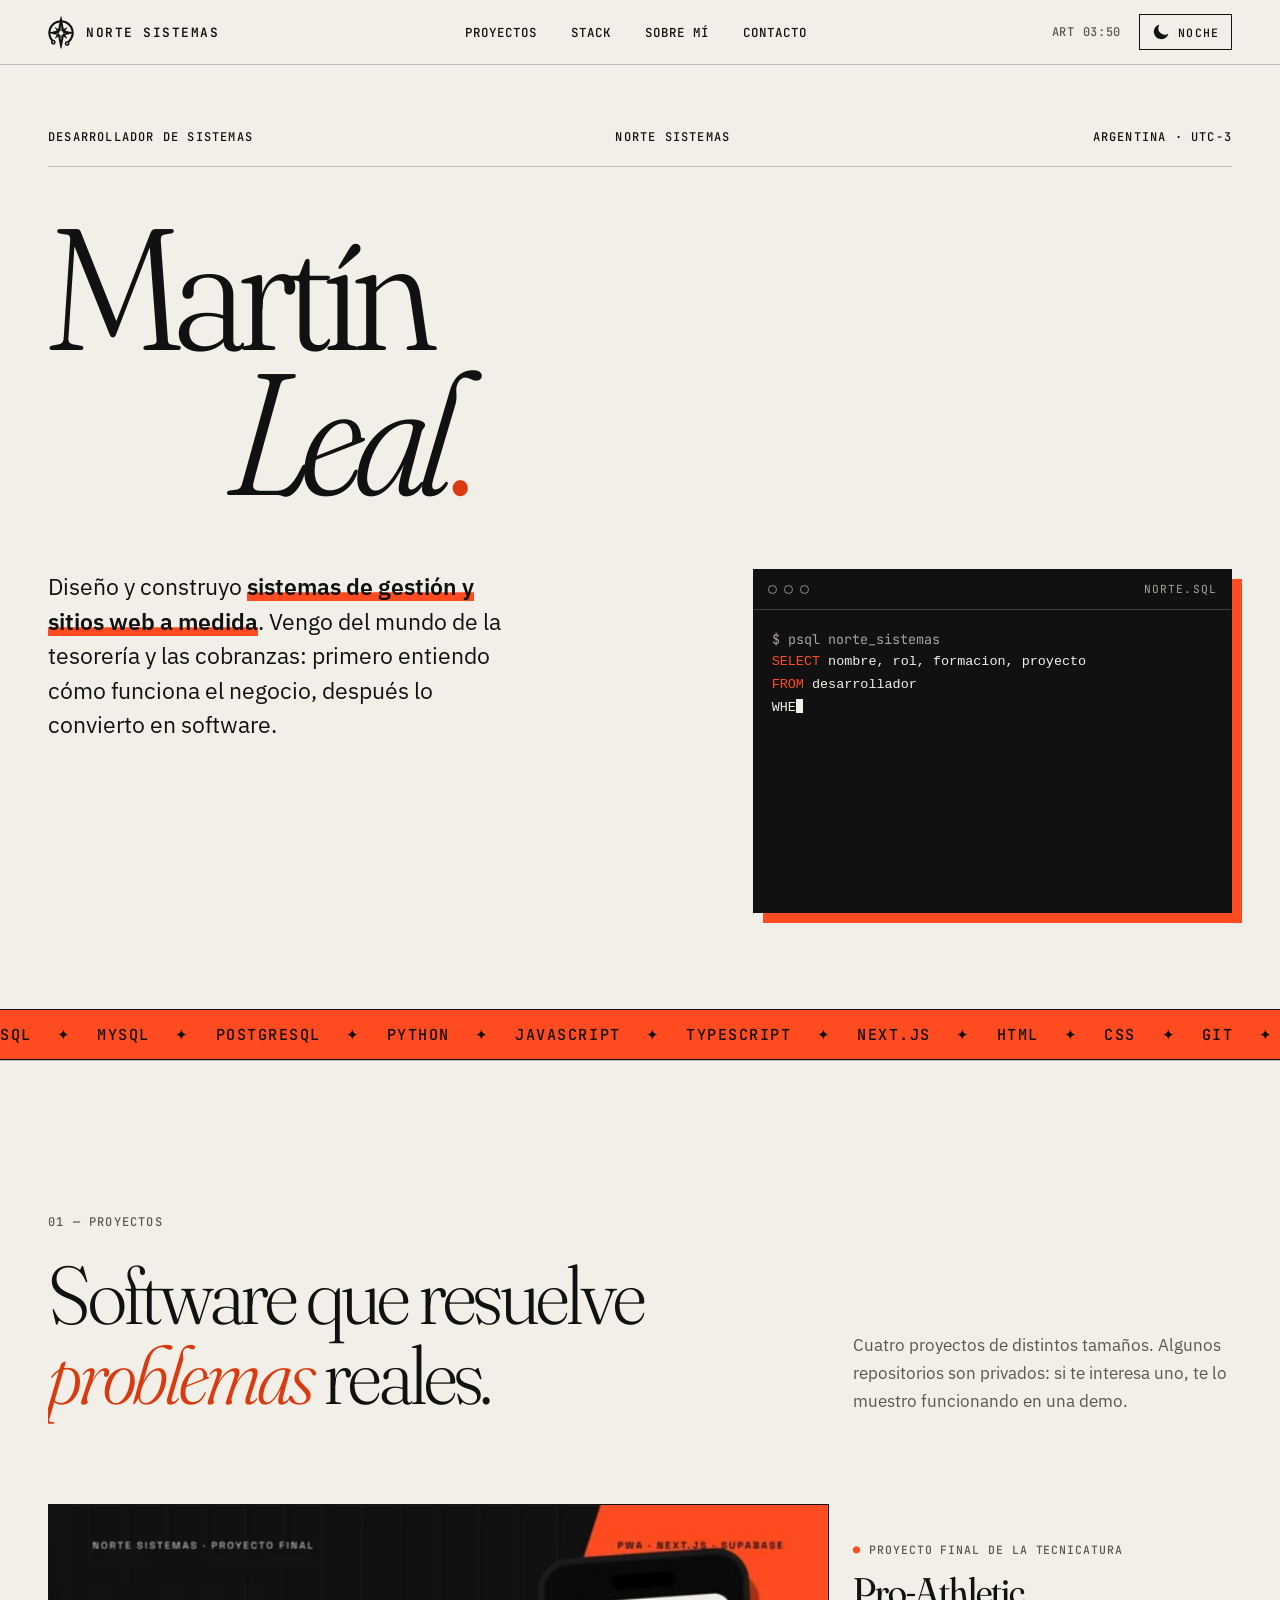
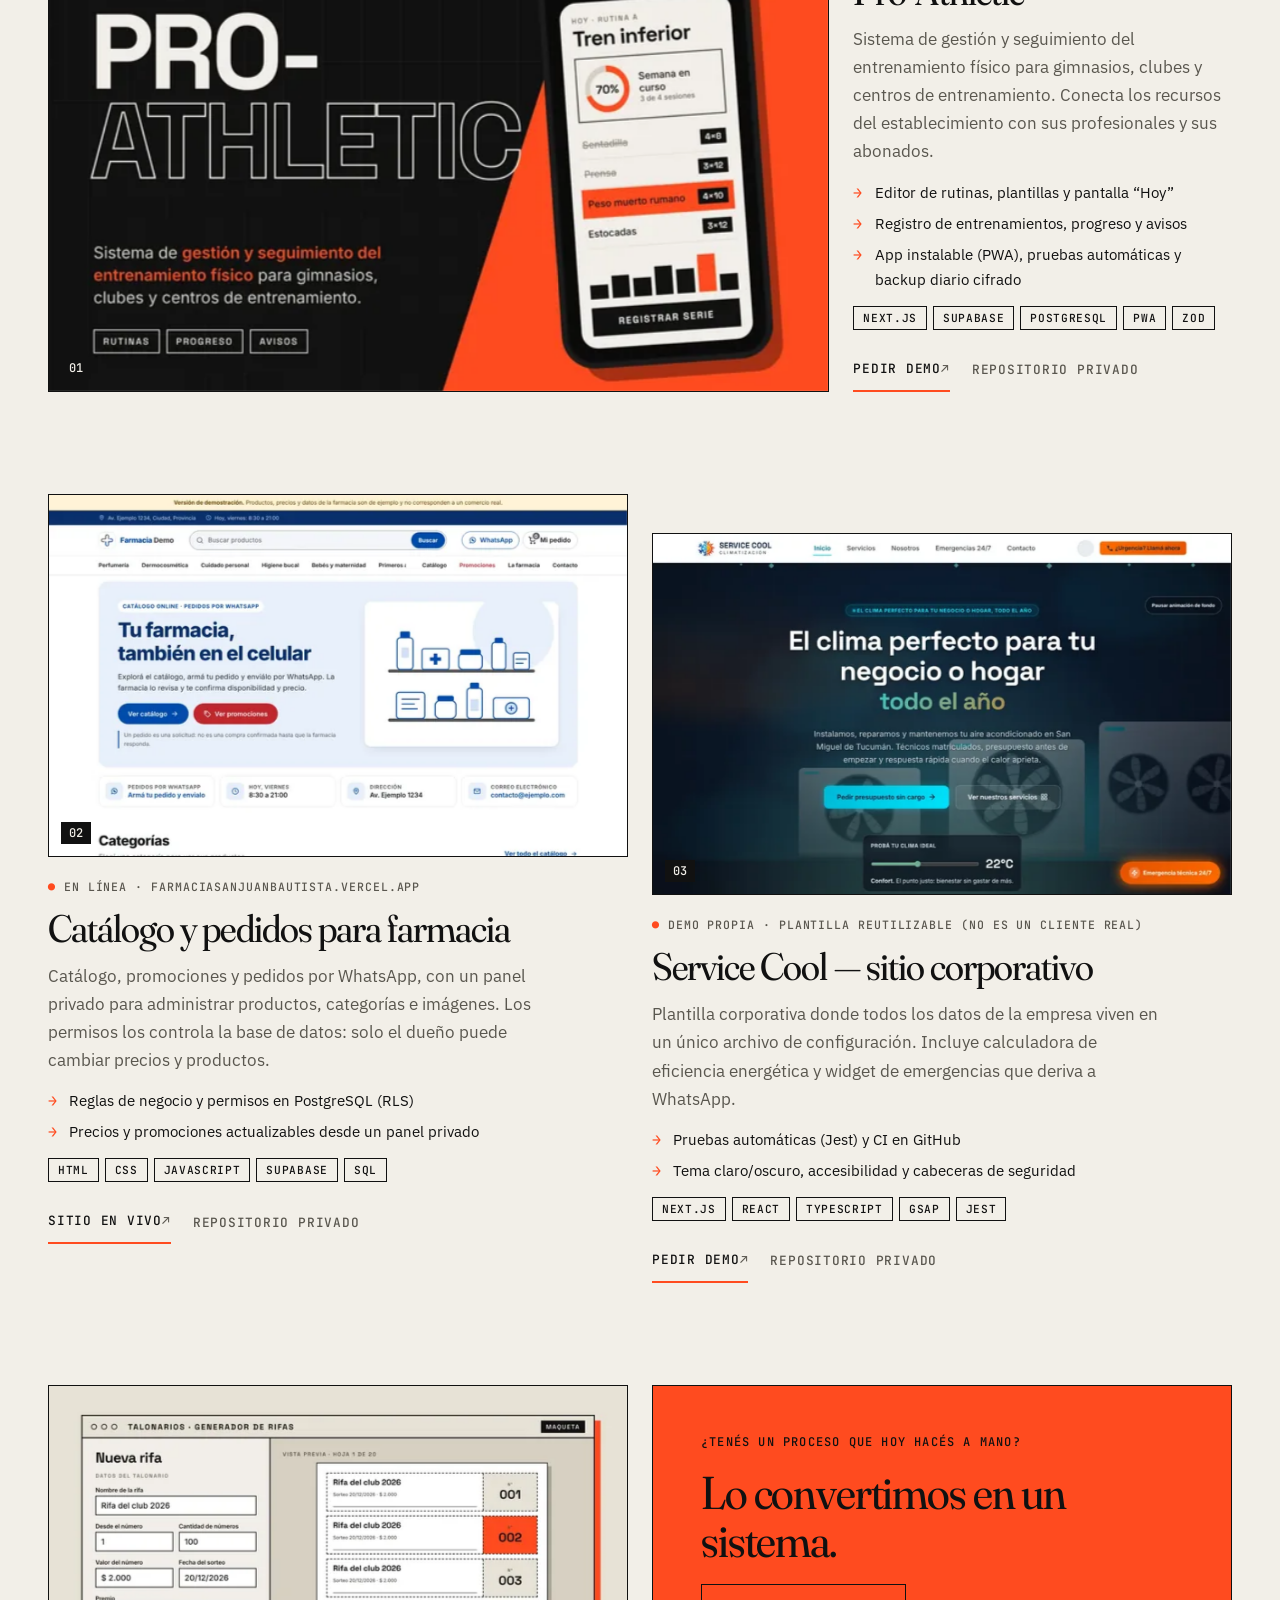
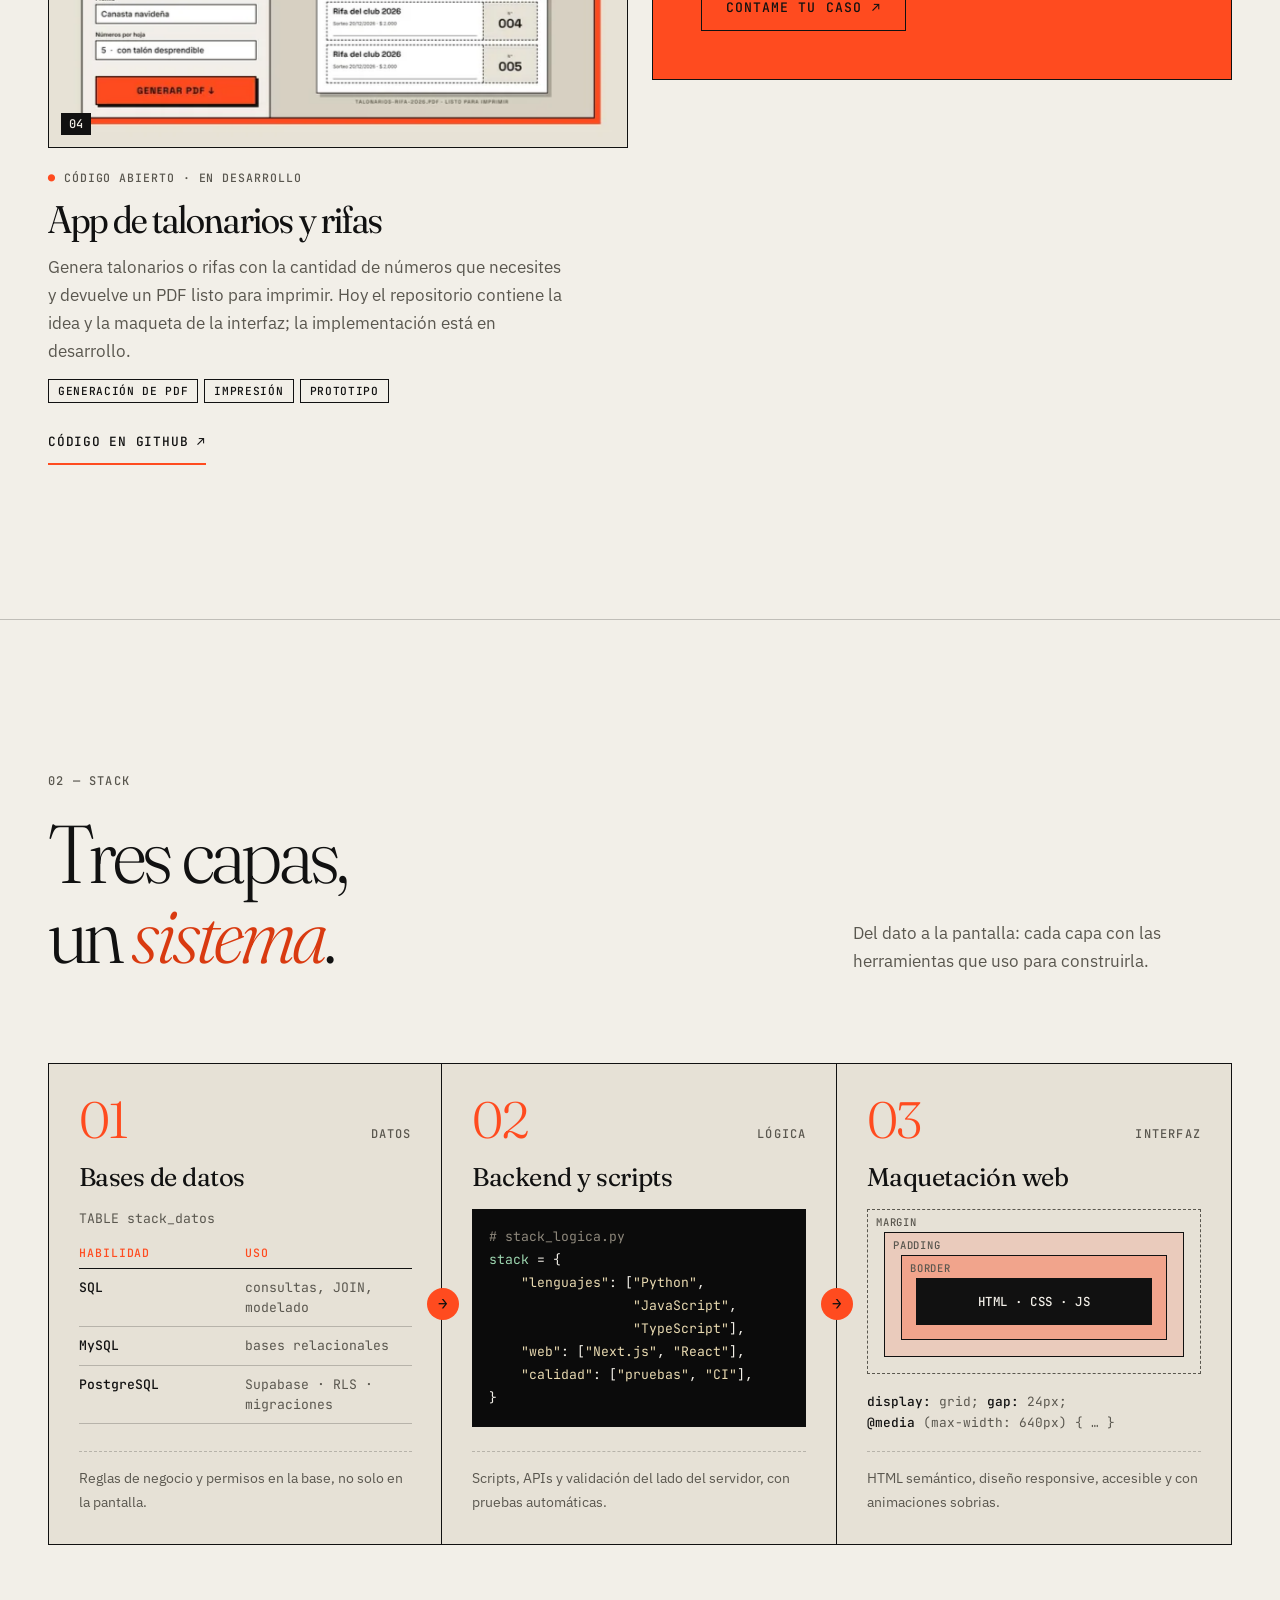
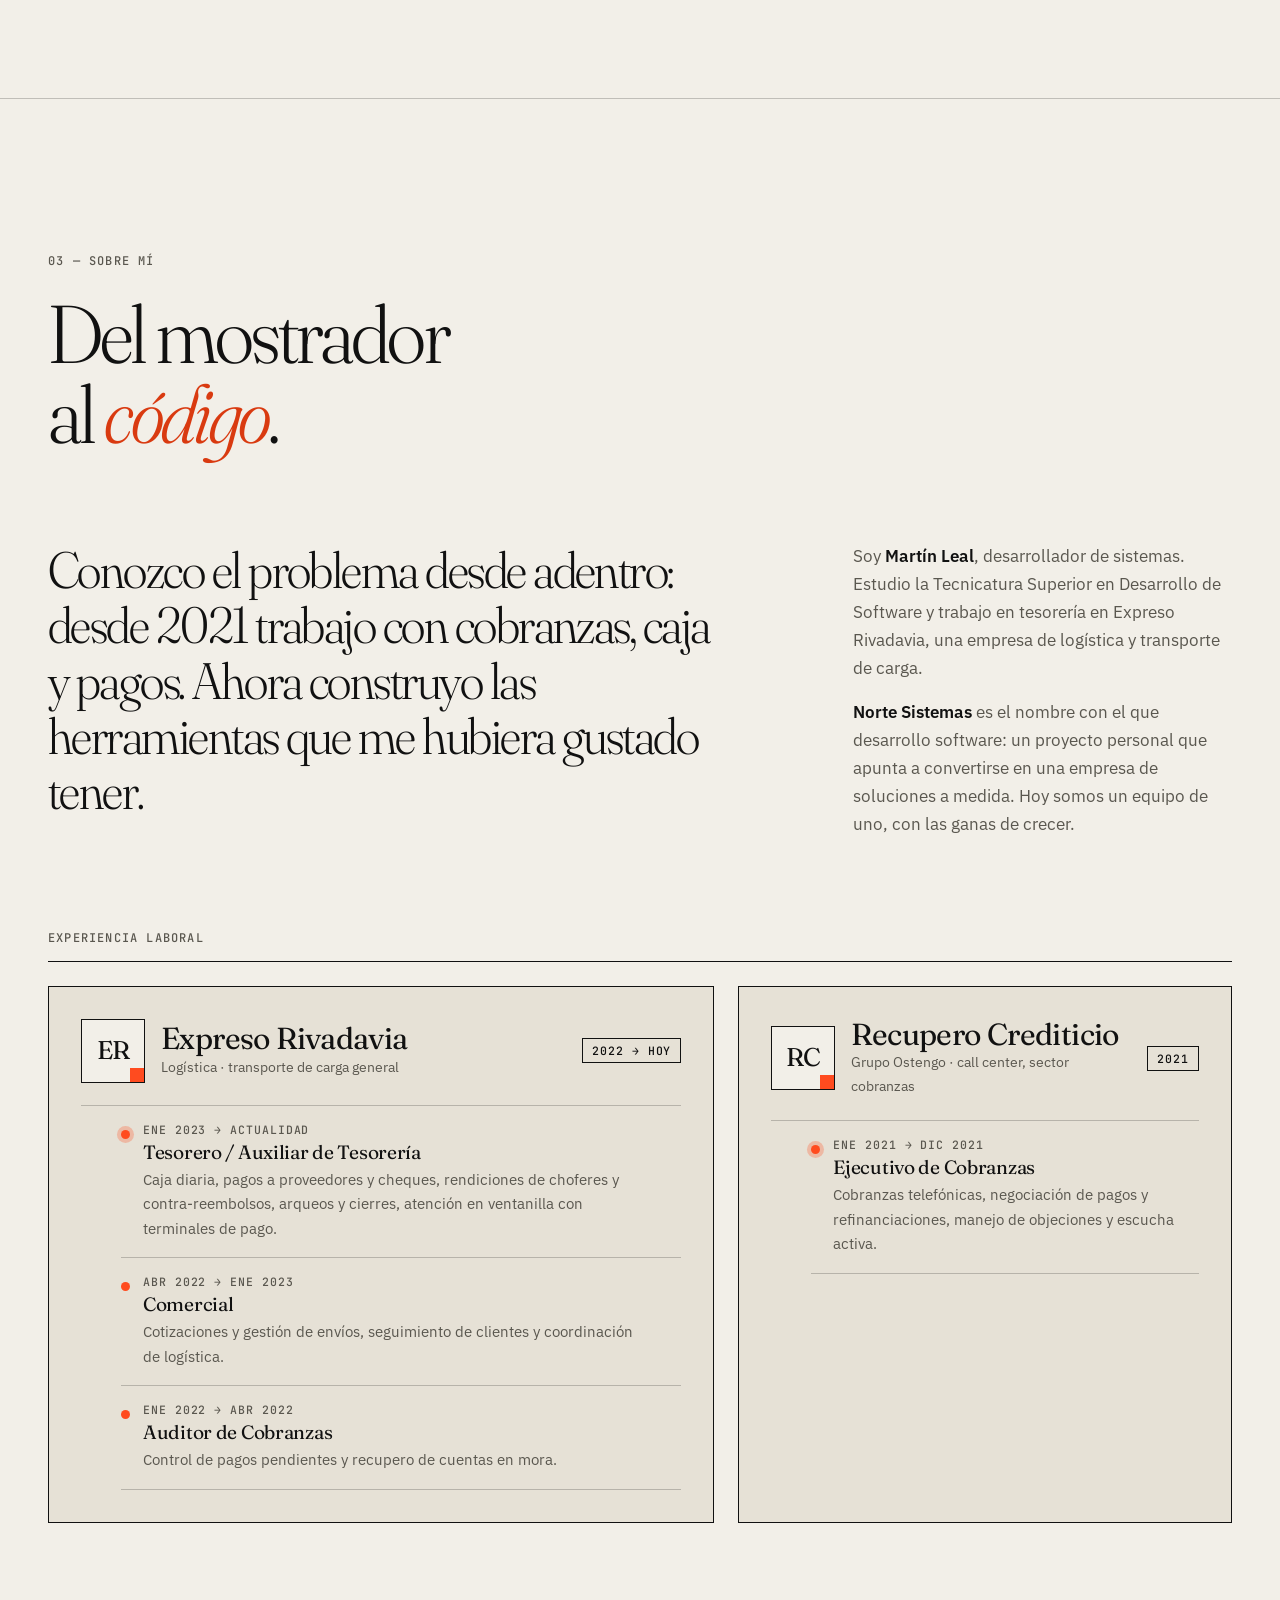
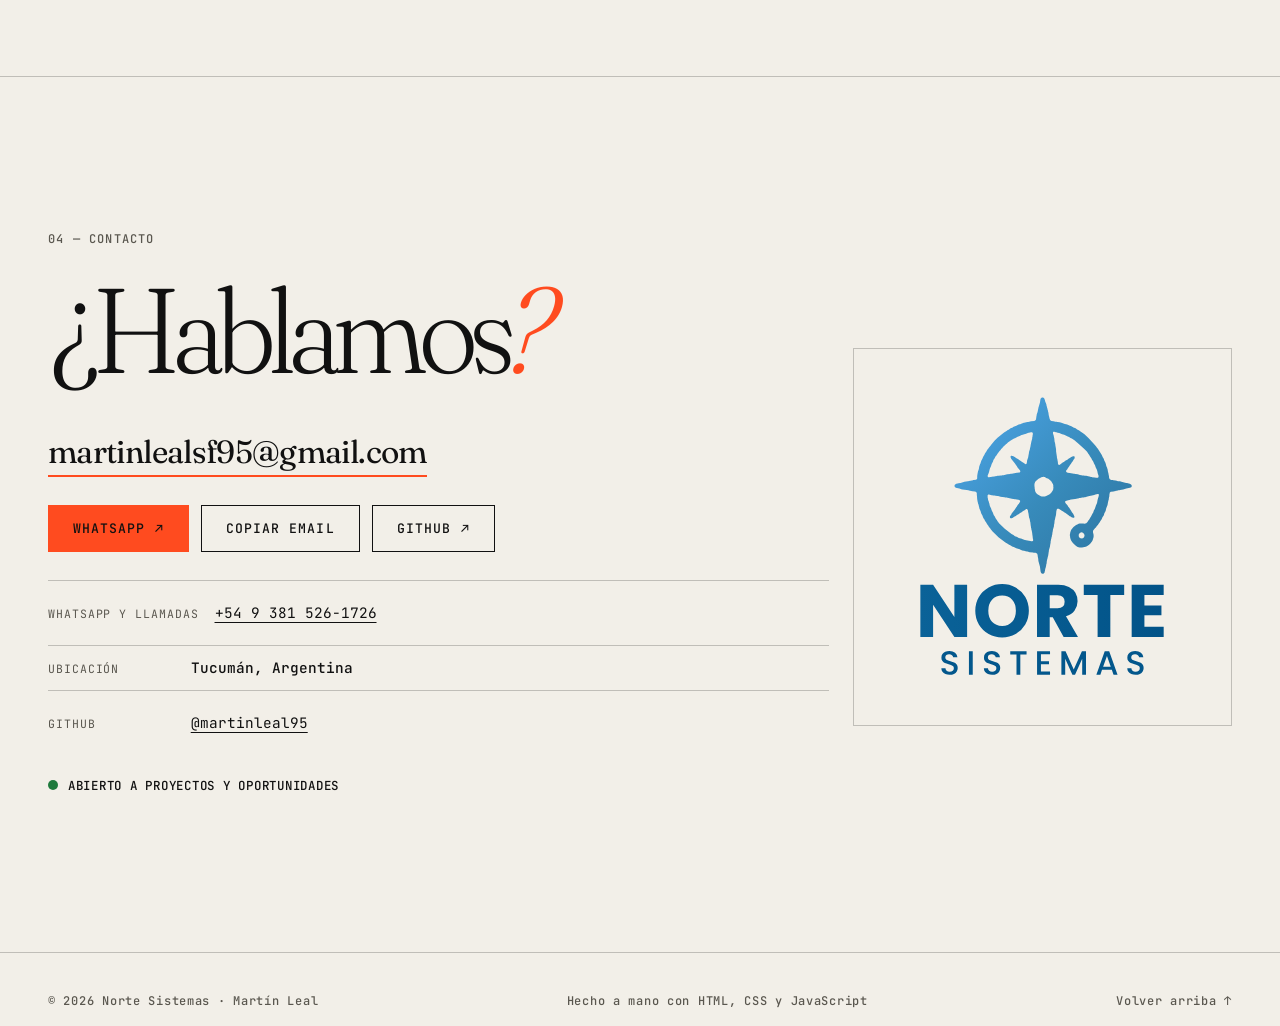
==== commit c60f011b: "Ronda 2 (a11y): toggle con nombre visible, reflow 320px, WhatsApp directo, foco y copy Co-Authored-B" ====
--- a/index.html
+++ b/index.html
@@ -65,7 +65,7 @@
       </nav>
       <div class="header-right">
         <span class="clock" id="clock" aria-hidden="true">ART --:--</span>
-        <button class="theme-toggle" id="theme-toggle" type="button" aria-pressed="false" aria-label="Modo nocturno">
+        <button class="theme-toggle" id="theme-toggle" type="button" aria-pressed="false">
           <svg class="ico-moon" viewBox="0 0 24 24" width="18" height="18" aria-hidden="true"><path fill="currentColor" d="M21 14.5A8.5 8.5 0 0 1 9.5 3a.6.6 0 0 0-.8-.7A10 10 0 1 0 21.7 15.3a.6.6 0 0 0-.7-.8Z"/></svg>
           <svg class="ico-sun" viewBox="0 0 24 24" width="18" height="18" aria-hidden="true"><circle cx="12" cy="12" r="4.2" fill="currentColor"/><g stroke="currentColor" stroke-width="2" stroke-linecap="round"><path d="M12 2.5v2.4M12 19.1v2.4M2.5 12h2.4M19.1 12h2.4M5.3 5.3l1.7 1.7M17 17l1.7 1.7M5.3 18.7 7 17M17 7l1.7-1.7"/></g></svg>
           <span class="theme-toggle__text">Noche</span>
@@ -96,7 +96,7 @@
             Diseño y construyo <strong>sistemas de gestión y sitios web a medida</strong>. Vengo del mundo de la tesorería y las cobranzas: primero entiendo cómo funciona el negocio, después lo convierto en software.
           </p>
 
-          <div class="terminal reveal" style="--i:2" aria-label="Consulta SQL de presentación">
+          <div class="terminal reveal" style="--i:2" role="group" aria-label="Consulta SQL de presentación">
             <div class="terminal__bar" aria-hidden="true"><i></i><i></i><i></i><span>norte.sql</span></div>
             <div class="terminal__body">
               <div class="terminal__cmd" aria-hidden="true">$ psql norte_sistemas</div>
@@ -137,7 +137,7 @@
             <span class="mask"><span>Software que resuelve</span></span>
             <span class="mask" style="--i:1"><span><em>problemas</em> reales.</span></span>
           </h2>
-          <p class="section__intro reveal">Cuatro proyectos de distintos tamaños. Los repositorios de clientes son privados: te muestro cómo funcionan en una demo.</p>
+          <p class="section__intro reveal">Cuatro proyectos de distintos tamaños. Algunos repositorios son privados: si te interesa uno, te lo muestro funcionando en una demo.</p>
         </header>
 
         <div class="projects">
@@ -145,7 +145,7 @@
           <!-- 01 · Pro-Athletic -->
           <article class="project project--feature">
             <a class="project__media" href="mailto:martinlealsf95@gmail.com?subject=Demo%20de%20Pro-Athletic" aria-label="Pedir demo de Pro-Athletic (abre tu correo)" tabindex="-1" data-tilt>
-              <span class="project__index">01</span>
+              <span class="project__index" aria-hidden="true">01</span>
               <img class="shot" src="assets/projects/pro-athletic-960.webp" srcset="assets/projects/pro-athletic-640.webp 640w, assets/projects/pro-athletic-960.webp 960w, assets/projects/pro-athletic.webp 1600w" sizes="(max-width: 960px) 100vw, 50vw" width="1600" height="1000" alt="Portada de Pro-Athletic: el nombre del proyecto junto a la pantalla de rutina del día en un celular" loading="lazy" decoding="async">
               <span class="project__cta">Pedir demo ↗</span>
             </a>
@@ -166,7 +166,7 @@
           <!-- 02 · Farmacia -->
           <article class="project">
             <a class="project__media" href="https://farmaciasanjuanbautista.vercel.app/" target="_blank" rel="noopener" aria-label="Ver en línea: sitio de la farmacia (pestaña nueva)" tabindex="-1" data-tilt>
-              <span class="project__index">02</span>
+              <span class="project__index" aria-hidden="true">02</span>
               <img class="shot" src="assets/projects/farmacia-960.webp" srcset="assets/projects/farmacia-640.webp 640w, assets/projects/farmacia-960.webp 960w, assets/projects/farmacia.webp 1600w" sizes="(max-width: 960px) 100vw, 50vw" width="1600" height="1000" alt="Web de la farmacia: buscador, categorías y portada con botones de catálogo y promociones" loading="lazy" decoding="async">
               <span class="project__cta">Ver en línea ↗</span>
             </a>
@@ -186,7 +186,7 @@
           <!-- 03 · Climatización -->
           <article class="project">
             <a class="project__media" href="mailto:martinlealsf95@gmail.com?subject=Demo%20del%20sitio%20para%20climatizaci%C3%B3n" aria-label="Pedir demo del sitio de Service Cool (abre tu correo)" tabindex="-1" data-tilt>
-              <span class="project__index">03</span>
+              <span class="project__index" aria-hidden="true">03</span>
               <img class="shot" src="assets/projects/climatizacion-960.webp" srcset="assets/projects/climatizacion-640.webp 640w, assets/projects/climatizacion-960.webp 960w, assets/projects/climatizacion.webp 1600w" sizes="(max-width: 960px) 100vw, 50vw" width="1600" height="1000" alt="Captura del inicio del sitio de Service Cool: título «El clima perfecto para tu negocio o hogar» y botón para pedir presupuesto" loading="lazy" decoding="async">
               <span class="project__cta">Pedir demo ↗</span>
             </a>
@@ -206,7 +206,7 @@
           <!-- 04 · Talonarios -->
           <article class="project">
             <a class="project__media" href="https://github.com/martinleal95/app-talonarios" target="_blank" rel="noopener" aria-label="Ver código de app-talonarios en GitHub (pestaña nueva)" tabindex="-1" data-tilt>
-              <span class="project__index">04</span>
+              <span class="project__index" aria-hidden="true">04</span>
               <img class="shot" src="assets/projects/talonarios-960.webp" srcset="assets/projects/talonarios-640.webp 640w, assets/projects/talonarios-960.webp 960w, assets/projects/talonarios.webp 1600w" sizes="(max-width: 960px) 100vw, 50vw" width="1600" height="1000" alt="Maqueta de la app de talonarios: formulario con los datos de la rifa y vista previa del PDF con talones numerados" loading="lazy" decoding="async">
               <span class="project__cta">Ver código ↗</span>
             </a>
@@ -262,7 +262,7 @@
           <article class="panel reveal" style="--i:1">
             <div class="panel__no"><b>02</b><span class="label label--muted">Lógica</span></div>
             <h3>Backend y scripts</h3>
-<pre class="code" aria-label="Diccionario de Python con las herramientas de la capa de lógica"><span class="c"># stack_logica.py</span>
+<pre class="code" role="group" aria-label="Diccionario de Python con las herramientas de la capa de lógica"><span class="c"># stack_logica.py</span>
 <span class="v">stack</span> = {
     <span class="s">"lenguajes"</span>: [<span class="s">"Python"</span>,
                   <span class="s">"JavaScript"</span>,
@@ -375,7 +375,8 @@
             </h2>
             <a class="contact__mail reveal" id="mail" href="mailto:martinlealsf95@gmail.com">martinlealsf95@gmail.com</a>
             <div class="contact__actions reveal" style="--i:1">
-              <button class="btn btn--signal" type="button" id="copy" data-magnetic>Copiar email</button>
+              <a class="btn btn--signal" href="https://wa.me/5493815261726?text=Hola%20Mart%C3%ADn%2C%20vi%20tu%20portafolio%20y%20quer%C3%ADa%20consultarte" target="_blank" rel="noopener" data-magnetic>WhatsApp <span class="arrow" aria-hidden="true">↗</span></a>
+              <button class="btn" type="button" id="copy" data-magnetic>Copiar email</button>
               <a class="btn" href="https://github.com/martinleal95" target="_blank" rel="noopener" data-magnetic>GitHub <span class="arrow" aria-hidden="true">↗</span></a>
               <span class="copy-status" id="copy-status" role="status" aria-live="polite"></span>
             </div>
--- a/css/styles.css
+++ b/css/styles.css
@@ -248,7 +248,7 @@
 .dbtable caption { text-align: left; color: var(--fg-2); padding-bottom: 8px; }
 .dbtable th { text-align: left; font-weight: 500; color: var(--signal); padding: 7px 8px 7px 0; border-bottom: 1.5px solid var(--fg); font-size: .72rem; letter-spacing: .08em; text-transform: uppercase; }
 .dbtable td { padding: 9px 8px 9px 0; border-bottom: 1px solid var(--line); vertical-align: top; }
-.dbtable td:first-child { font-weight: 500; white-space: nowrap; }
+.dbtable td:first-child { font-weight: 500; overflow-wrap: anywhere; }
 .dbtable td:last-child { color: var(--fg-2); }
 
 .code { font: 400 .82rem/1.75 var(--font-mono); background: #0b0b0b; color: #F2EFE8; padding: 16px; border: 1px solid var(--line); overflow-x: auto; white-space: pre; tab-size: 4; }
@@ -350,7 +350,8 @@
   .contact__logo { max-width: 360px; }
 }
 @media (max-width: 640px) {
-  .brand span, .clock, .theme-toggle__text { display: none; }
+  .brand span, .clock { display: none; }
+  .theme-toggle__text { position: absolute; width: 1px; height: 1px; overflow: hidden; clip-path: inset(50%); white-space: nowrap; }
   .theme-toggle { width: 36px; padding: 0; justify-content: center; }
   .brand svg { width: 22px; height: 28px; }
   .site-header .wrap { height: 56px; }
@@ -380,3 +381,9 @@
 /* Objetivos táctiles cómodos */
 .links a, .site-footer a, .contact__list a { display: inline-flex; align-items: center; min-height: 44px; }
 .links { align-items: center; }
+
+html { scroll-padding-top: 80px; }
+.panel, .stack > * { min-width: 0; }
+.dbtable { table-layout: fixed; width: 100%; }
+.brand { min-height: 44px; min-width: 24px; display: inline-flex; align-items: center; }
+@media (max-width: 380px) { .nav { gap: 8px; } .nav a { font-size: .62rem; letter-spacing: .02em; } .header-right { gap: 8px; } }
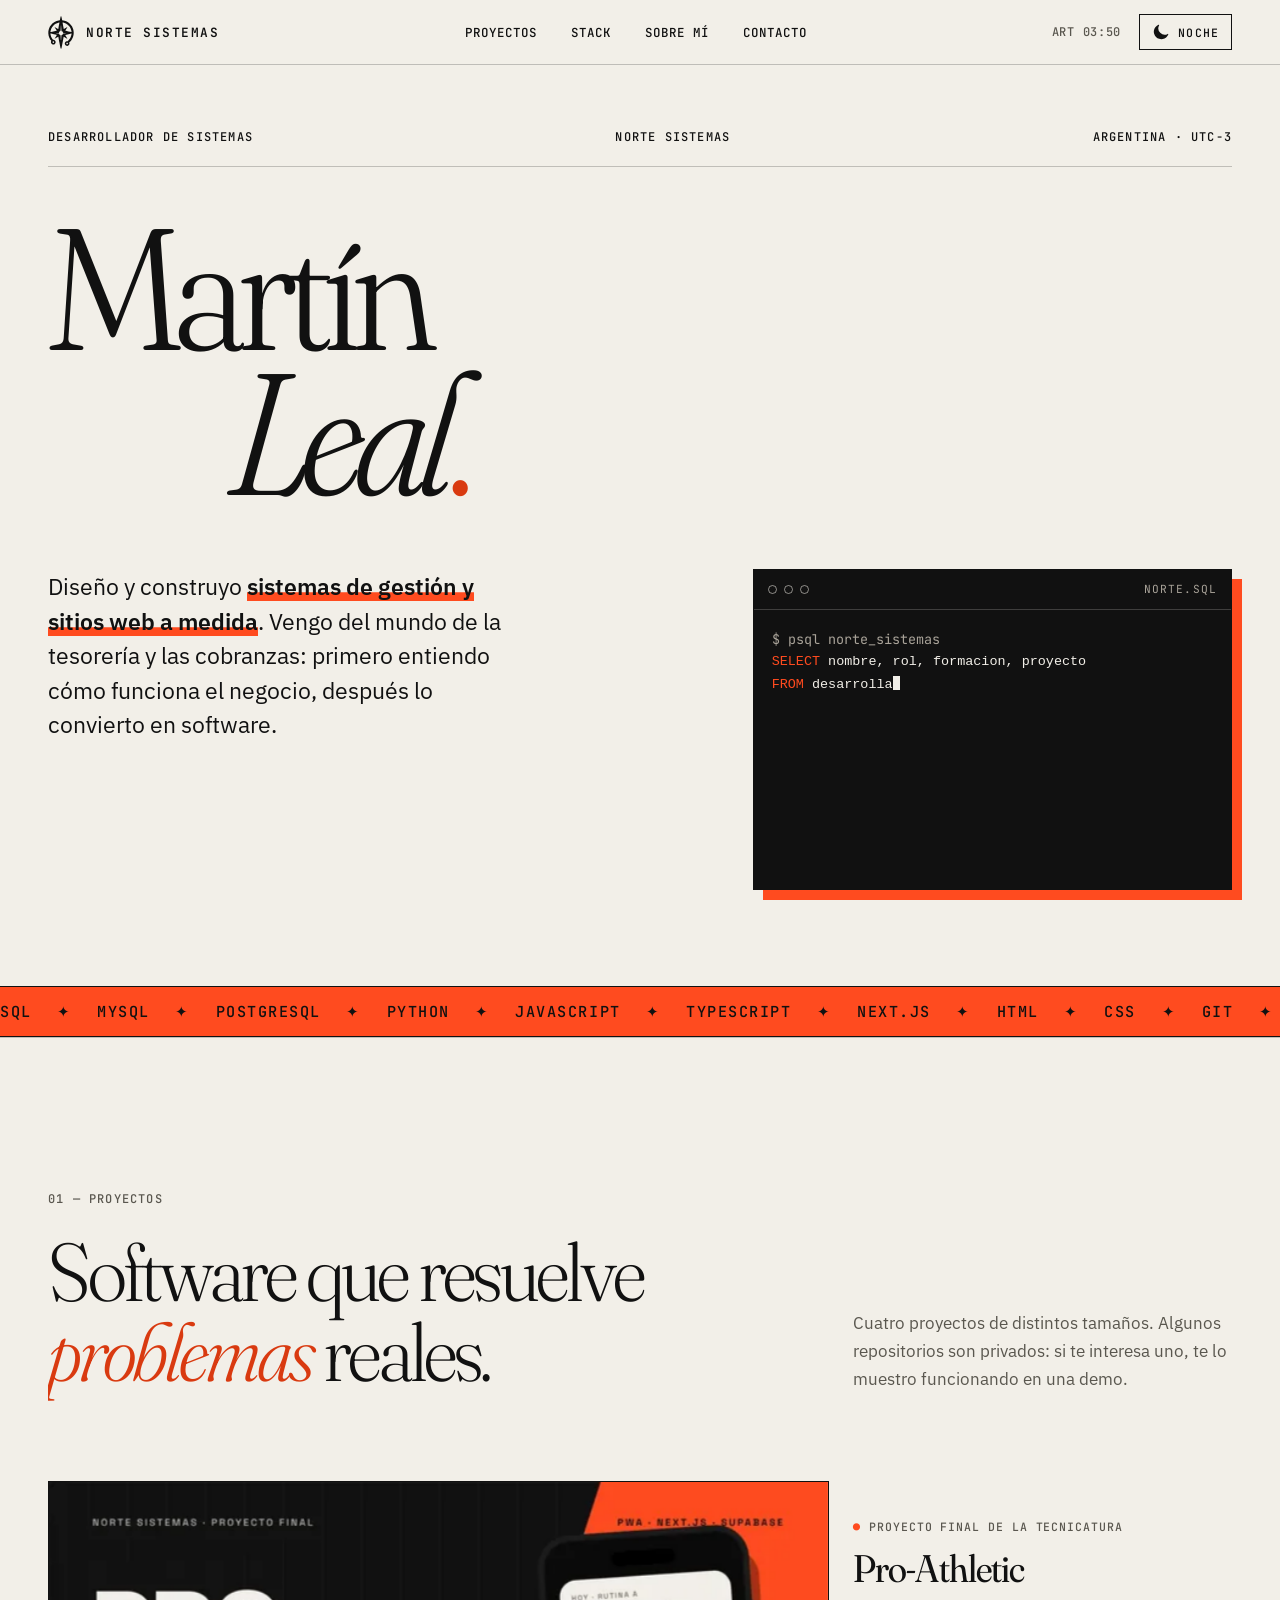
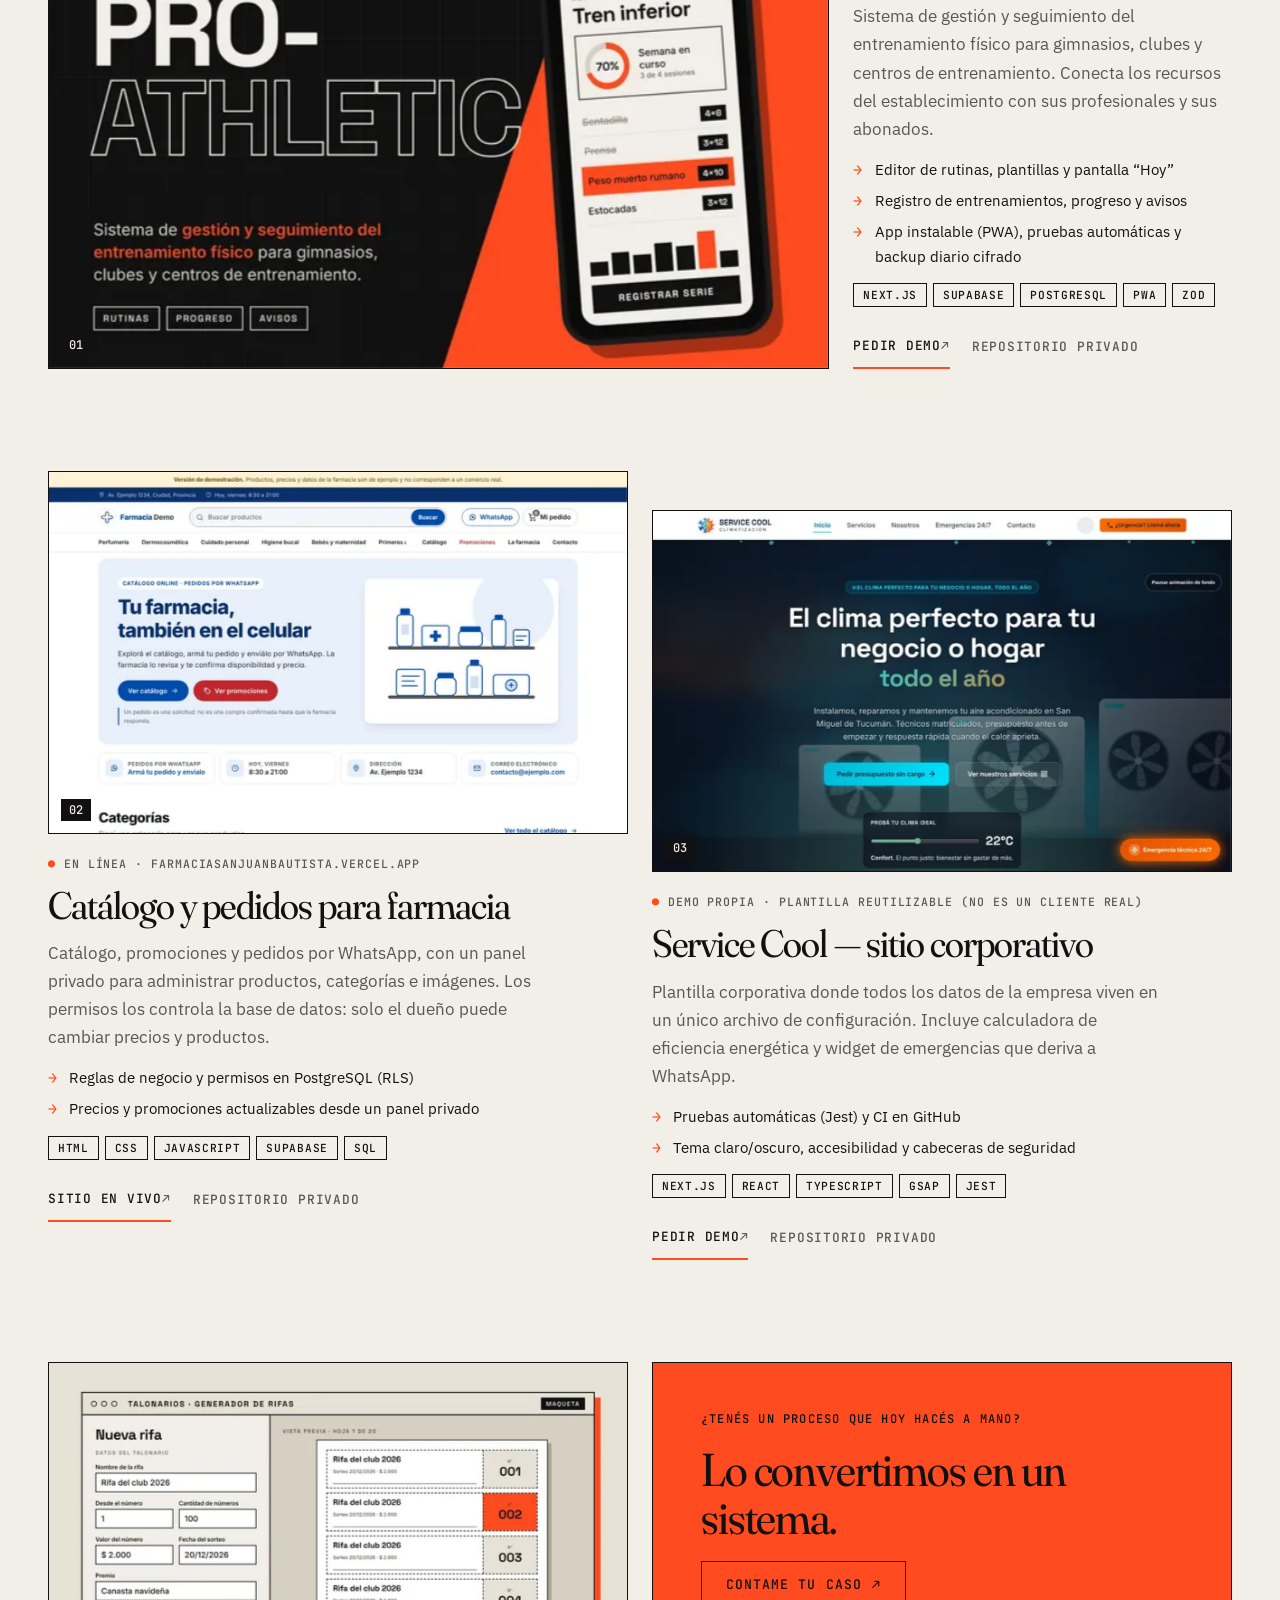
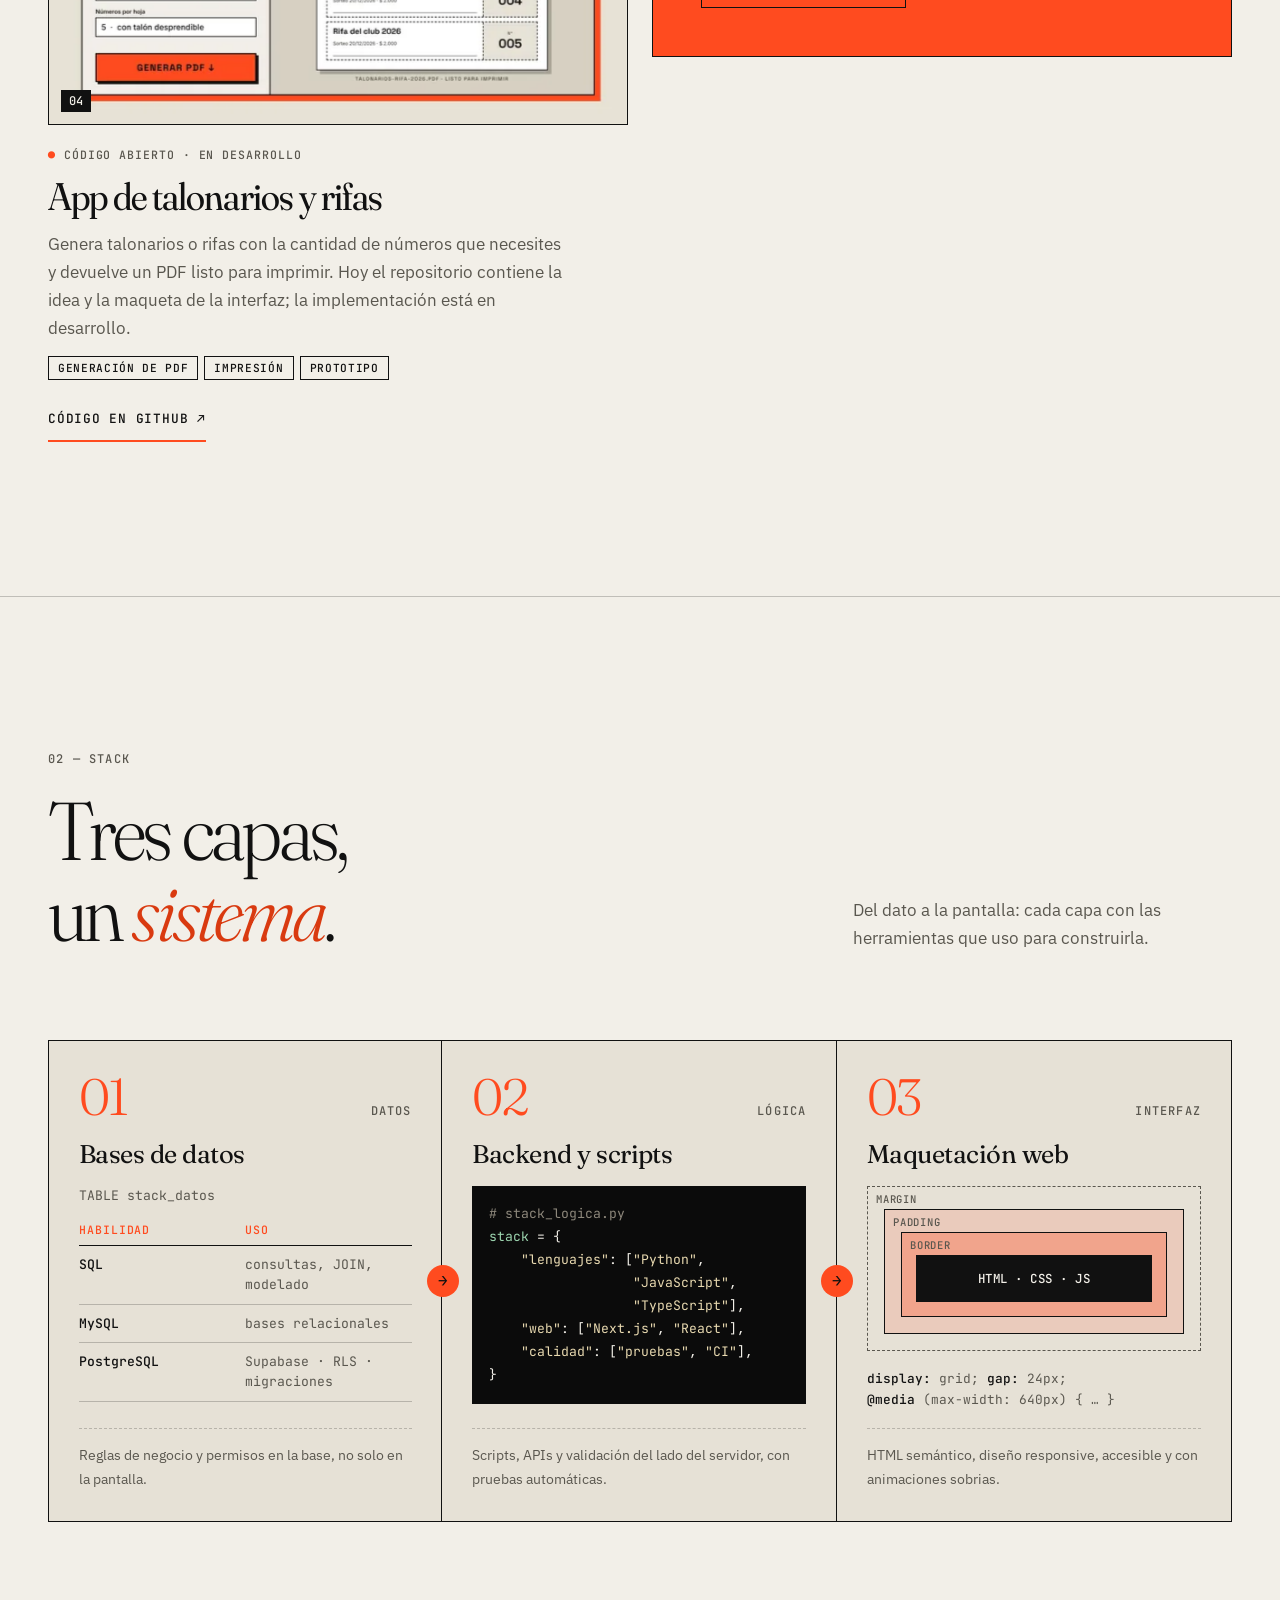
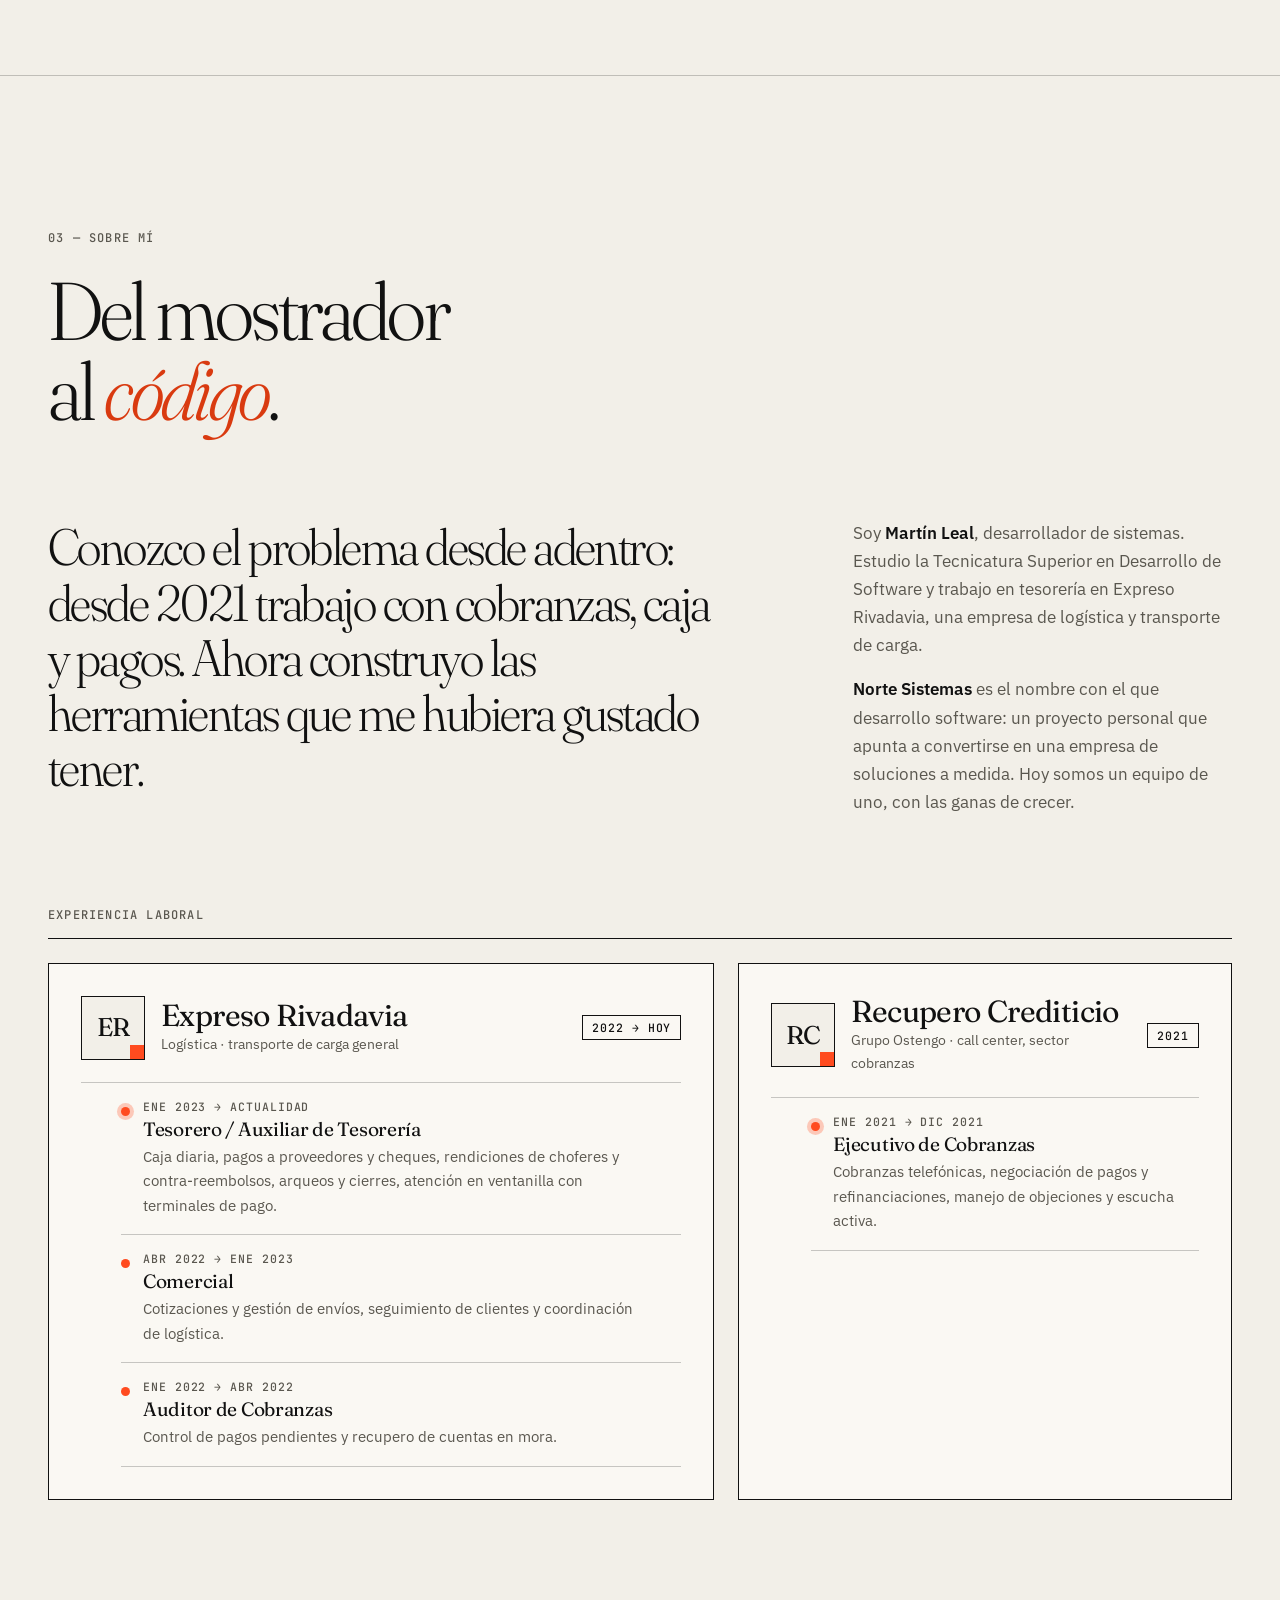
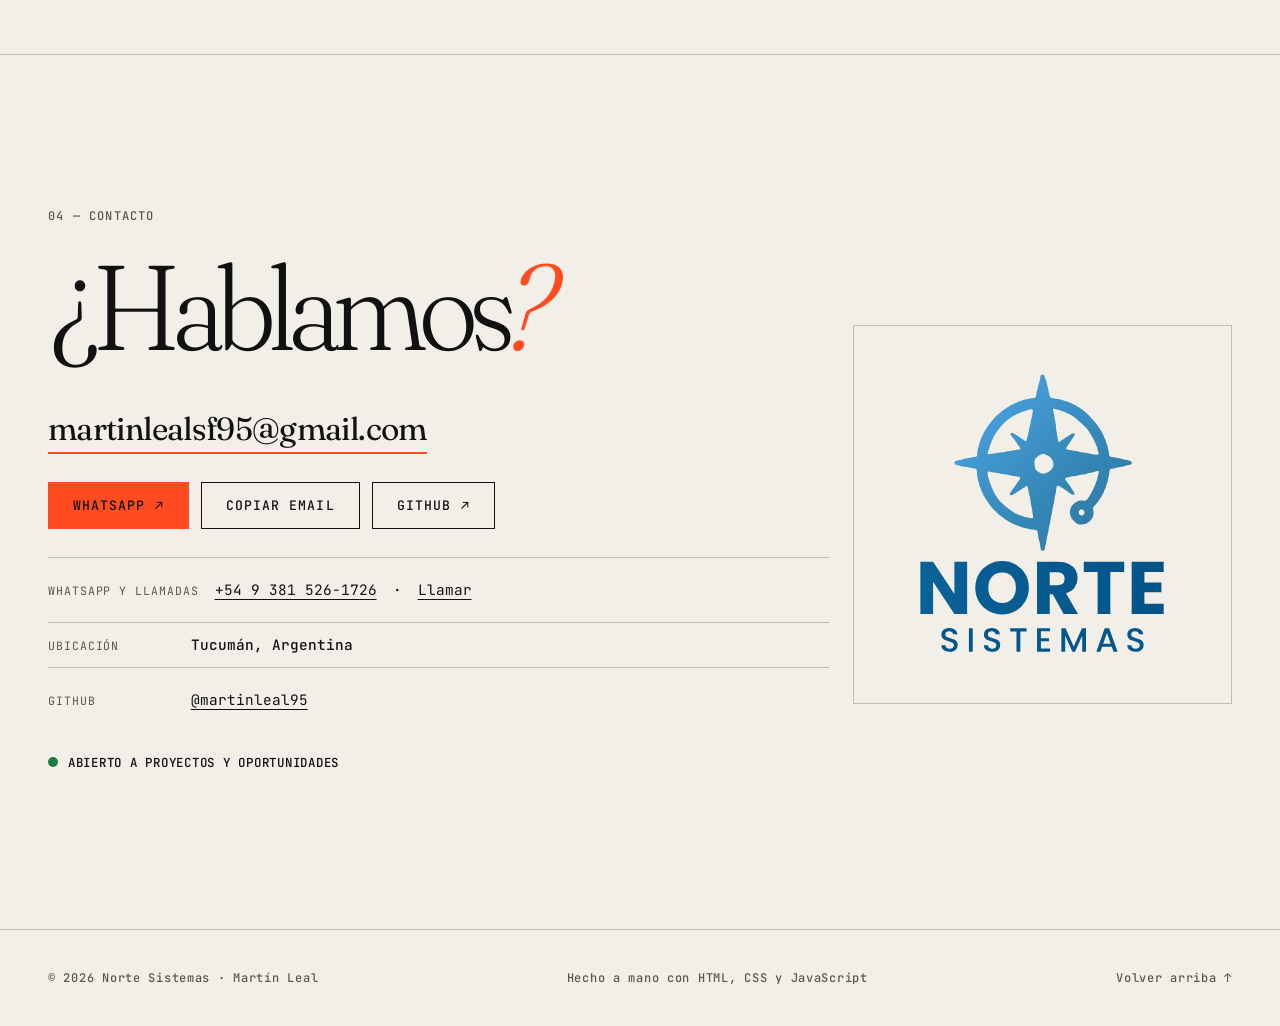
==== commit 9f77a99d: "Pulido final: llamada directa, pausa del marquee, avisos de pestaña nueva Co-Authored-By: Claude Son" ====
--- a/index.html
+++ b/index.html
@@ -20,6 +20,7 @@
   <meta property="og:image:width" content="1200"><meta property="og:image:height" content="630">
   <meta property="og:image:alt" content="Norte Sistemas — Martín Leal, desarrollador de sistemas">
   <meta name="twitter:card" content="summary_large_image">
+  <meta name="twitter:image:alt" content="Norte Sistemas — Martín Leal, desarrollador de sistemas">
   <meta name="twitter:title" content="Martín Leal — Desarrollador de sistemas">
   <meta name="twitter:description" content="Sistemas de gestión y sitios web a medida. Norte Sistemas.">
   <meta name="twitter:image" content="https://martinleal95.github.io/portafolio/assets/brand/og-image.png">
@@ -381,9 +382,9 @@
               <span class="copy-status" id="copy-status" role="status" aria-live="polite"></span>
             </div>
             <ul class="contact__list reveal" style="--i:2">
-              <li><span>WhatsApp y llamadas</span><a href="https://wa.me/5493815261726?text=Hola%20Mart%C3%ADn%2C%20vi%20tu%20portafolio%20y%20quer%C3%ADa%20consultarte" target="_blank" rel="noopener">+54 9 381 526-1726</a></li>
+              <li><span>WhatsApp y llamadas</span><a href="https://wa.me/5493815261726?text=Hola%20Mart%C3%ADn%2C%20vi%20tu%20portafolio%20y%20quer%C3%ADa%20consultarte" target="_blank" rel="noopener">+54 9 381 526-1726</a> · <a href="tel:+5493815261726">Llamar</a></li>
               <li><span>Ubicación</span><b>Tucumán, Argentina</b></li>
-              <li><span>GitHub</span><a href="https://github.com/martinleal95" target="_blank" rel="noopener">@martinleal95</a></li>
+              <li><span>GitHub</span><a href="https://github.com/martinleal95" target="_blank" rel="noopener" aria-label="GitHub @martinleal95 (pestaña nueva)">@martinleal95</a></li>
             </ul>
             <p class="status reveal" style="--i:3">Abierto a proyectos y oportunidades</p>
           </div>
--- a/css/styles.css
+++ b/css/styles.css
@@ -328,7 +328,7 @@
 
 .site-footer { border-top: 1px solid var(--line); padding-block: 26px; font: 500 .75rem var(--font-mono); letter-spacing: .06em; color: var(--fg-2); }
 .site-footer .wrap { align-items: center; display: flex; flex-wrap: wrap; gap: 8px 28px; justify-content: space-between; }
-.site-footer a:hover { color: var(--signal); }
+.site-footer a:hover { color: var(--signal-text); }
 
 /* ==========================================================================
    RESPONSIVE
@@ -387,3 +387,5 @@
 .dbtable { table-layout: fixed; width: 100%; }
 .brand { min-height: 44px; min-width: 24px; display: inline-flex; align-items: center; }
 @media (max-width: 380px) { .nav { gap: 8px; } .nav a { font-size: .62rem; letter-spacing: .02em; } .header-right { gap: 8px; } }
+html:not([data-theme="dark"]) body[data-mode="paper"] .company { background: #FAF8F3; }
+.marquee:hover .marquee__track, .marquee:focus-within .marquee__track { animation-play-state: paused; }
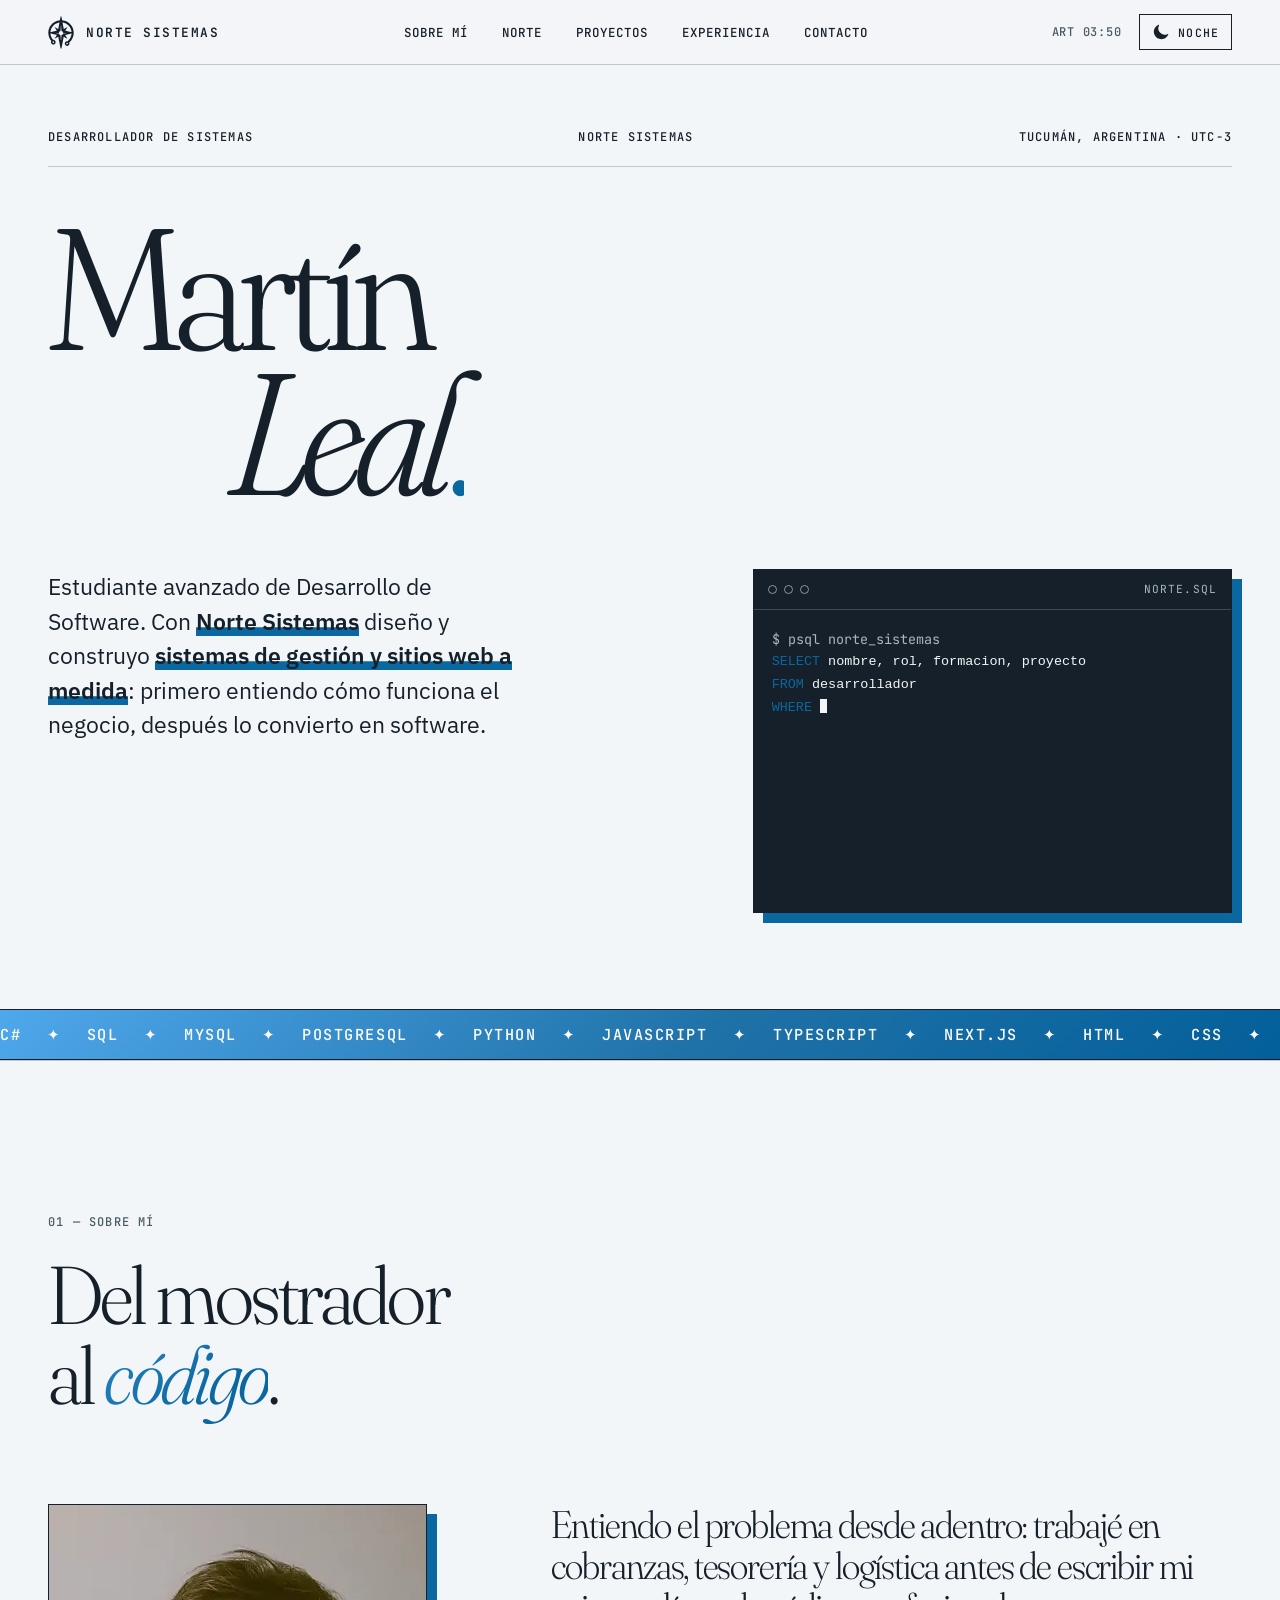
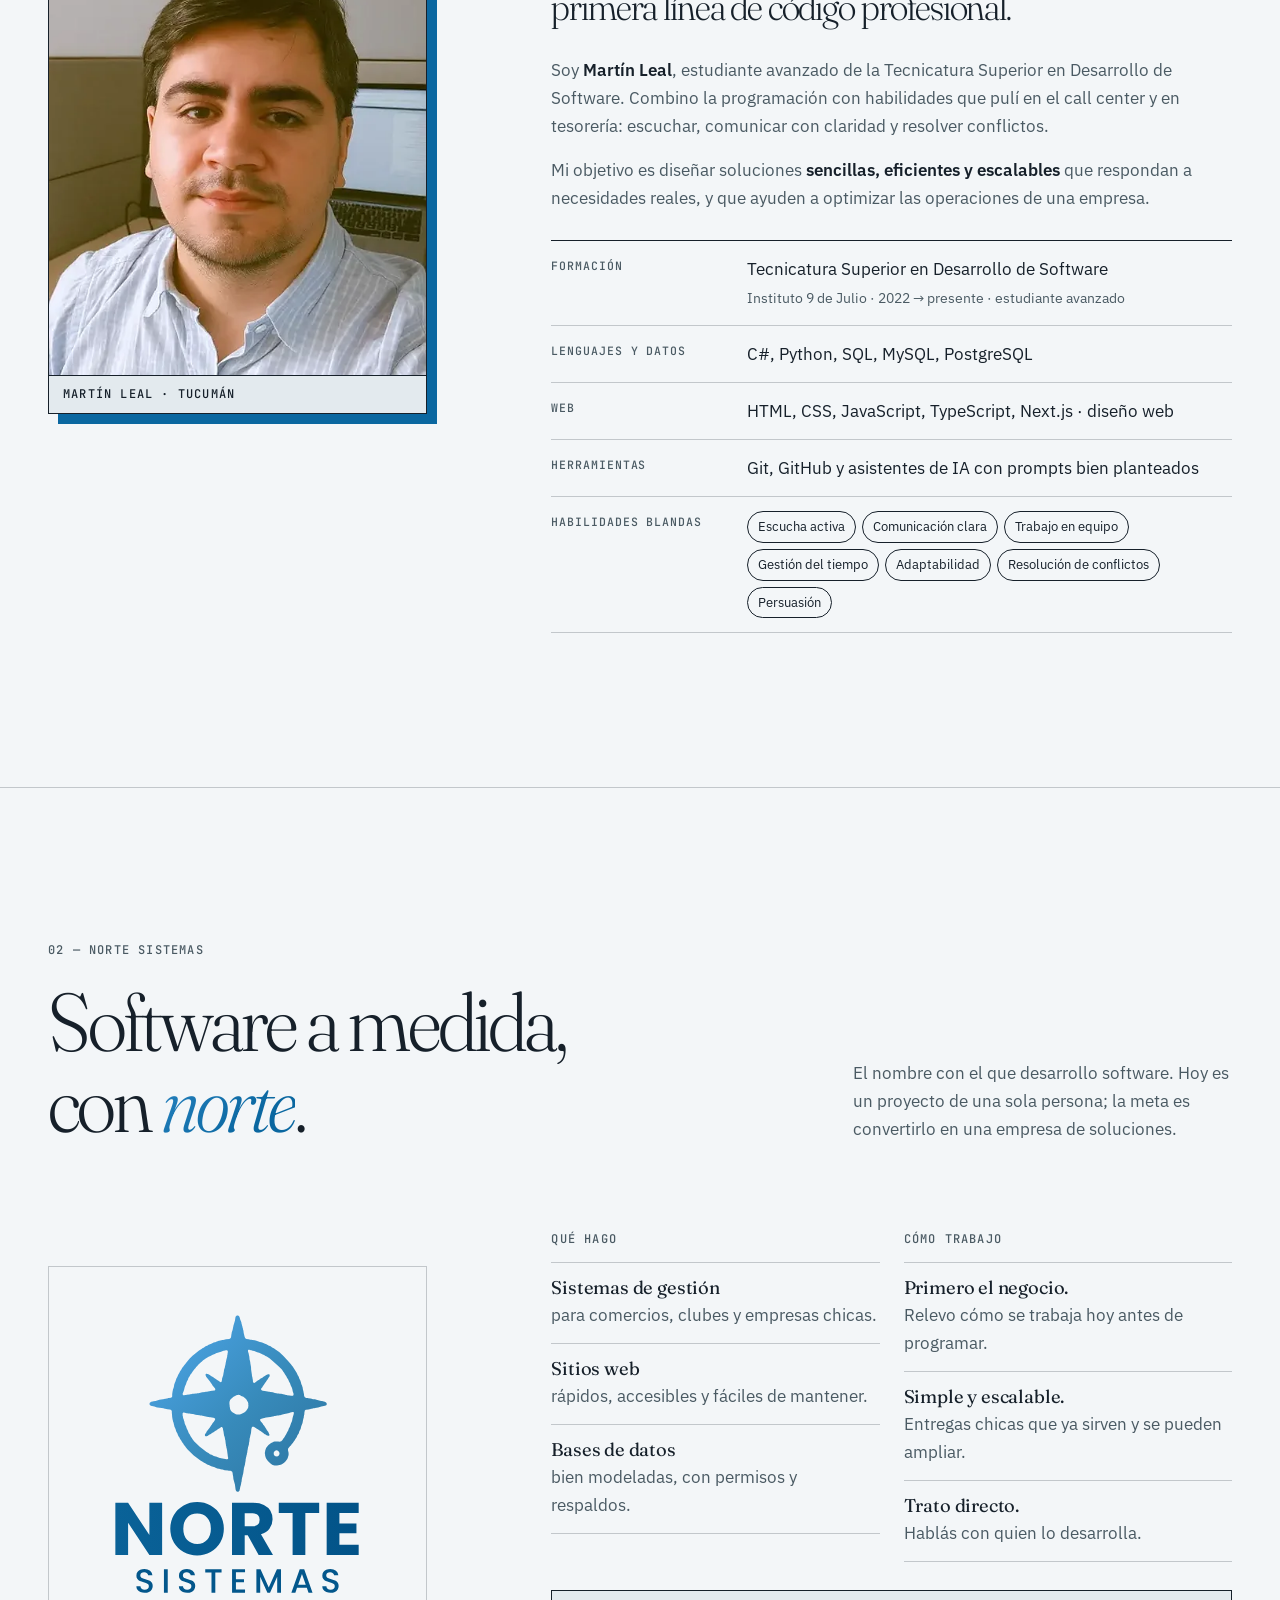
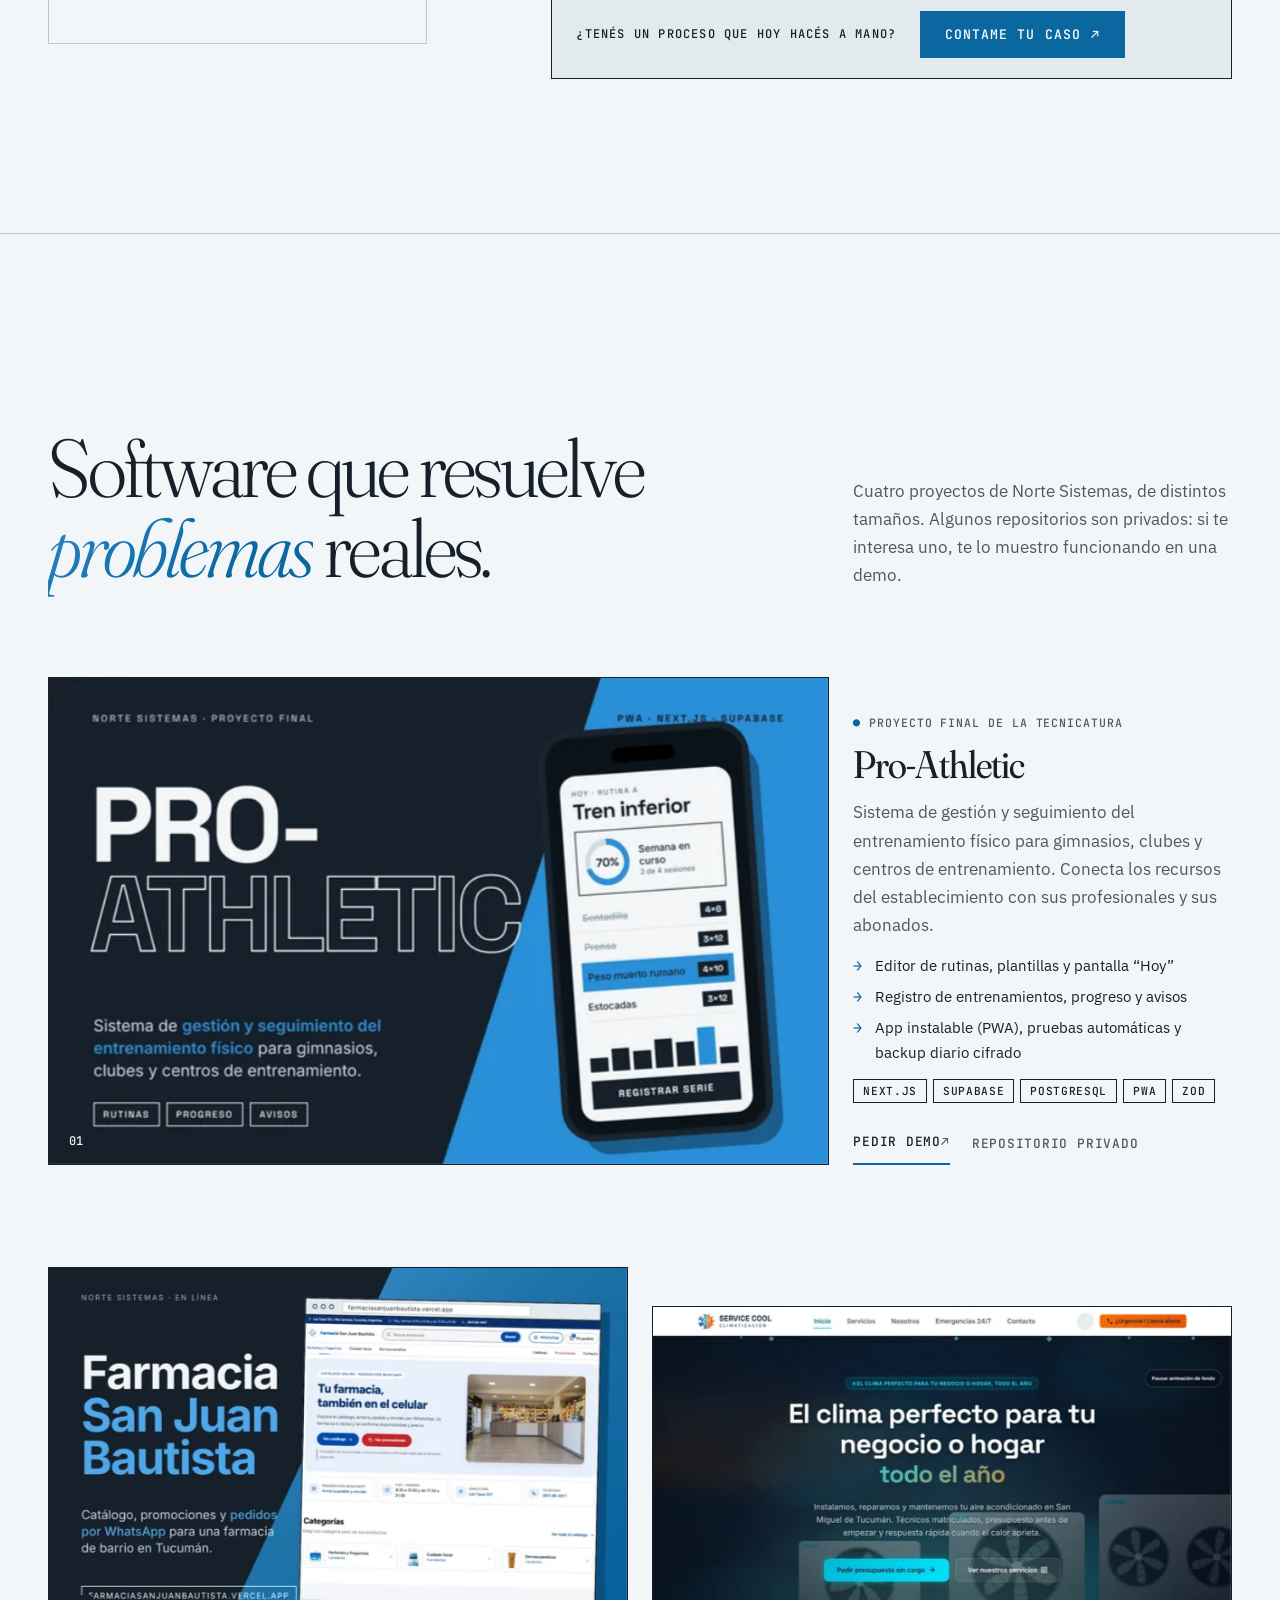
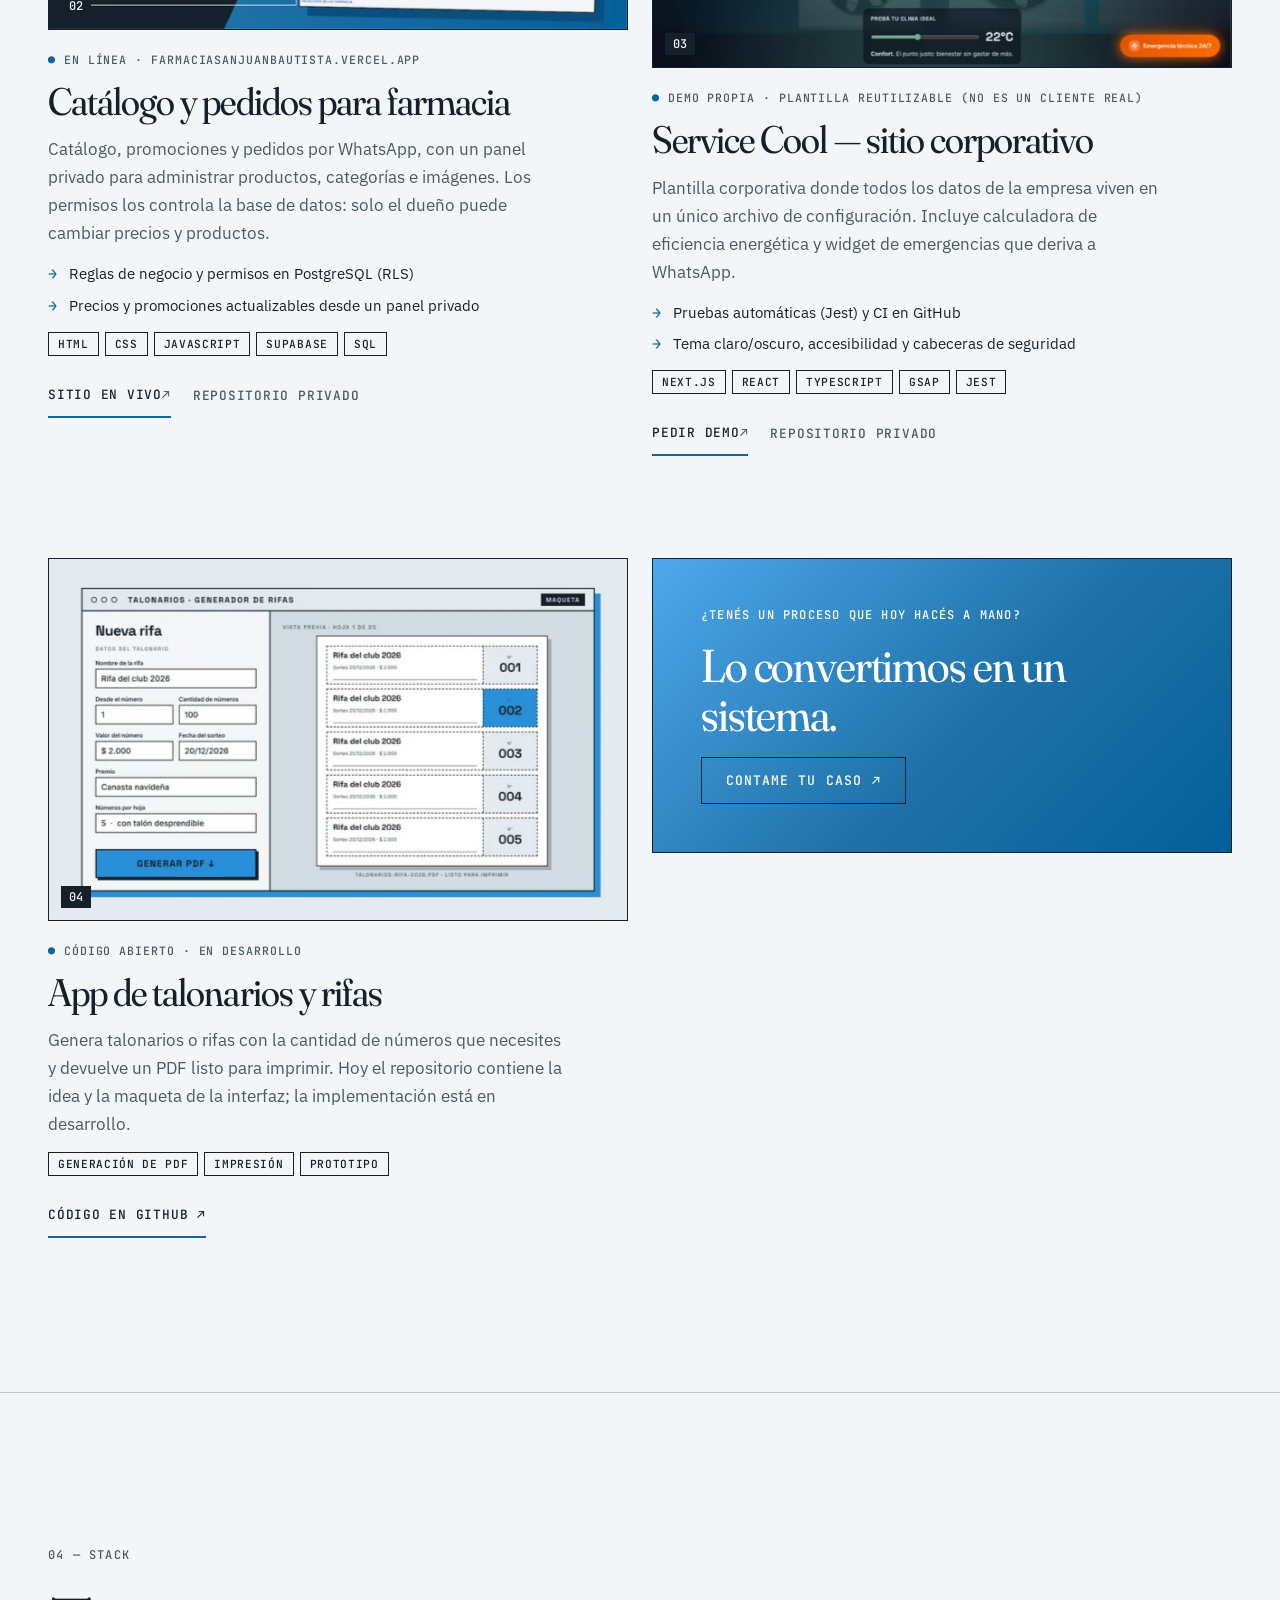
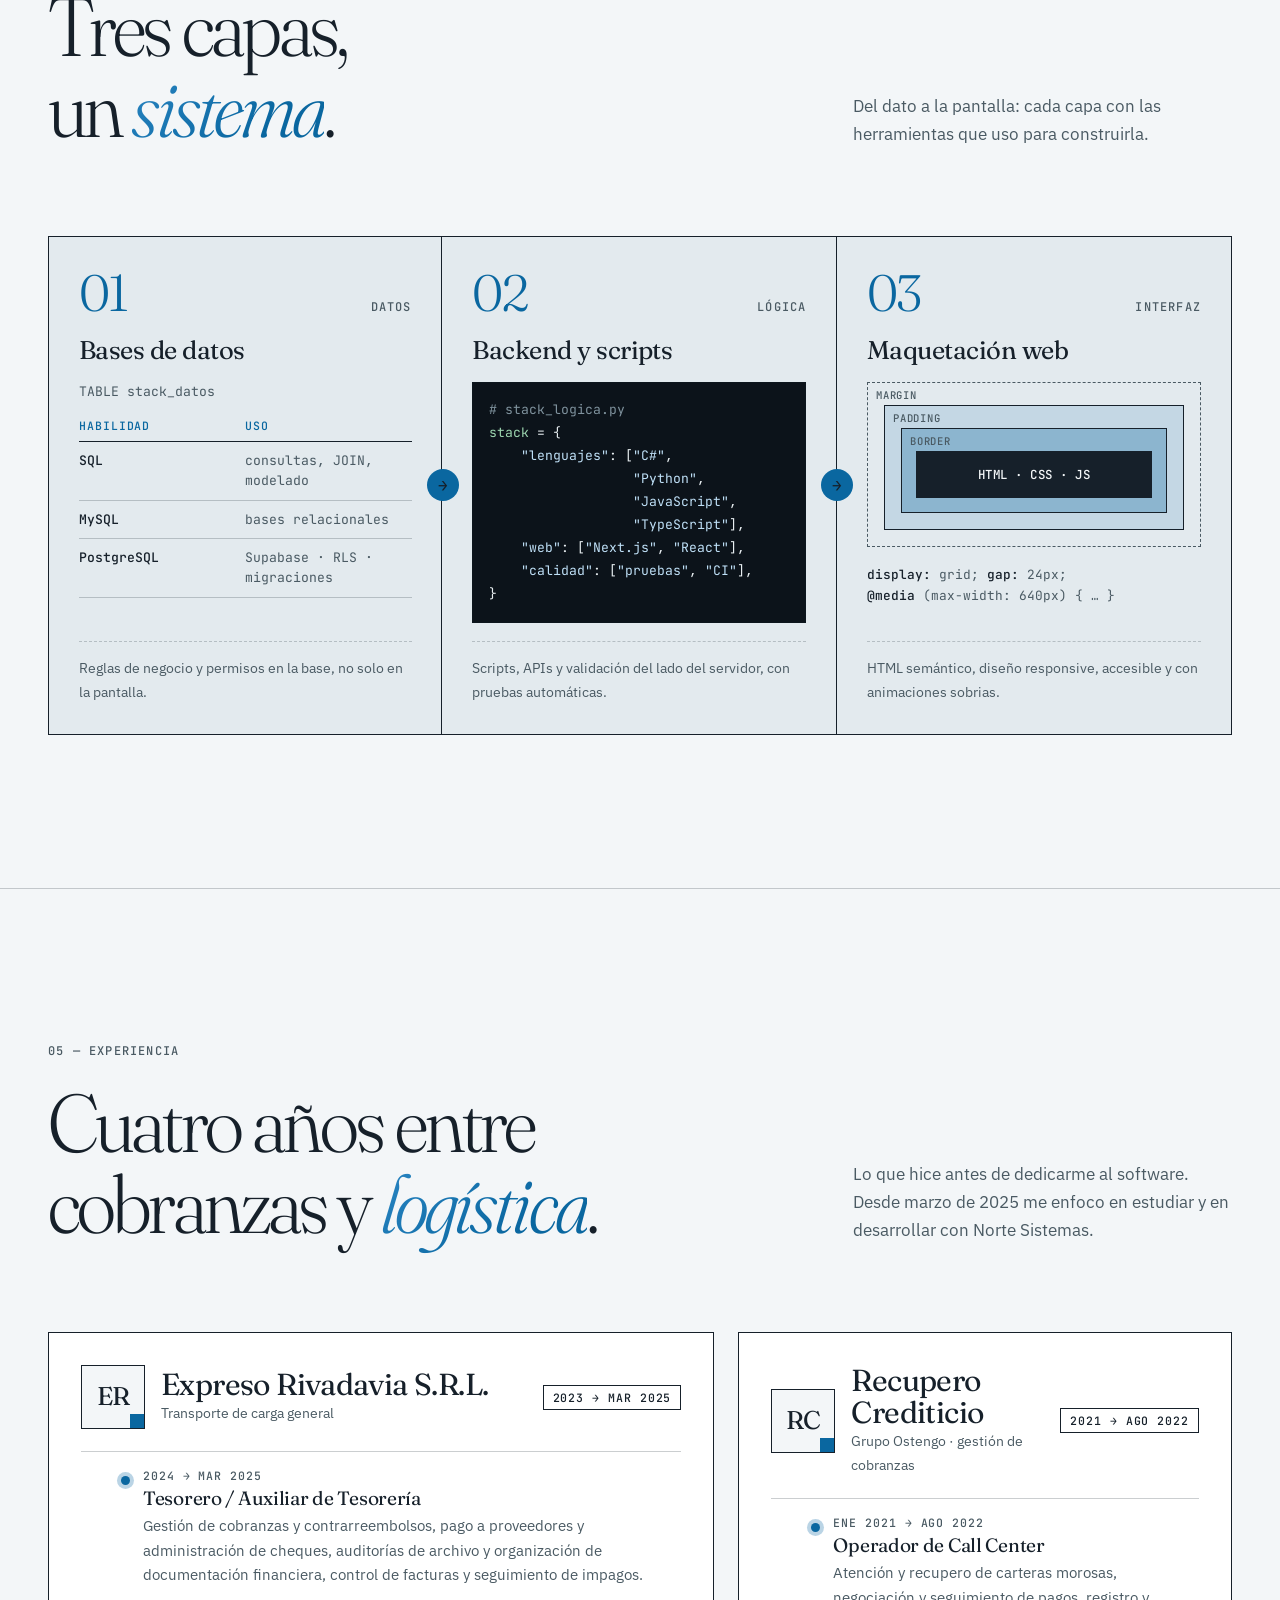
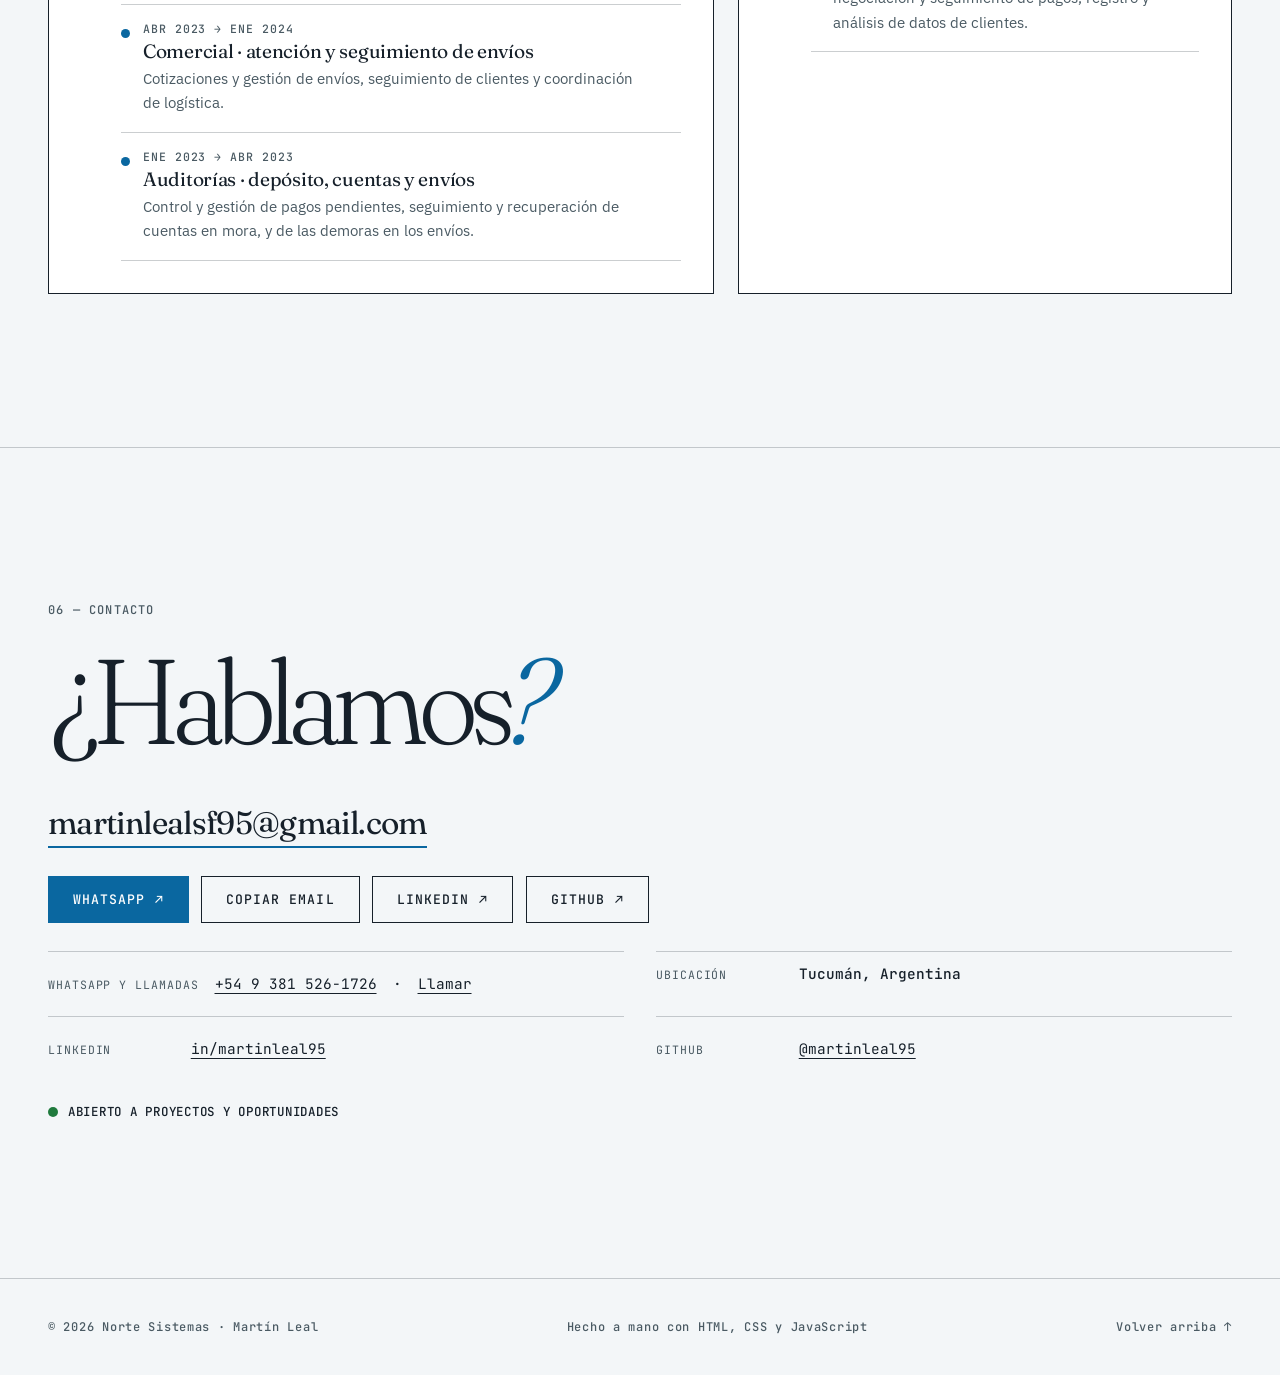
==== commit 36b7dd22: "Reorganiza la informacion (Sobre mi, Norte Sistemas, Proyectos, Stack, Experiencia, Contacto), foto," ====
--- a/index.html
+++ b/index.html
@@ -5,7 +5,7 @@
   <meta name="viewport" content="width=device-width, initial-scale=1">
   <title>Martín Leal — Desarrollador de sistemas · Norte Sistemas</title>
   <meta name="description" content="Portafolio de Martín Leal, desarrollador de sistemas. Sistemas de gestión y sitios web a medida con SQL, Python, Next.js y Supabase. Norte Sistemas.">
-  <meta name="theme-color" content="#F2EFE8">
+  <meta name="theme-color" content="#F3F6F8">
   <meta property="og:title" content="Martín Leal — Desarrollador de sistemas">
   <meta property="og:description" content="Sistemas de gestión y sitios web a medida. Norte Sistemas.">
   <meta property="og:type" content="website">
@@ -26,7 +26,7 @@
   <meta name="twitter:image" content="https://martinleal95.github.io/portafolio/assets/brand/og-image.png">
   <meta property="og:site_name" content="Norte Sistemas">
   <meta name="color-scheme" content="light dark">
-  <script type="application/ld+json">{"@context":"https://schema.org","@type":"Person","name":"Martín Leal","jobTitle":"Desarrollador de sistemas","image":"https://martinleal95.github.io/portafolio/assets/brand/og-image.png","knowsAbout":["SQL","Python","Next.js","Supabase","PostgreSQL"],"url":"https://martinleal95.github.io/portafolio/","email":"martinlealsf95@gmail.com","telephone":"+5493815261726","sameAs":["https://github.com/martinleal95"],"worksFor":{"@type":"Organization","name":"Norte Sistemas"},"address":{"@type":"PostalAddress","addressRegion":"Tucumán","addressCountry":"AR"}}</script>
+  <script type="application/ld+json">{"@context":"https://schema.org","@type":"Person","name":"Martín Leal","jobTitle":"Desarrollador de sistemas","description":"Estudiante avanzado de Desarrollo de Software. Sistemas de gestión y sitios web a medida con Norte Sistemas.","image":"https://martinleal95.github.io/portafolio/assets/brand/og-image.png","knowsAbout":["SQL","Python","Next.js","Supabase","PostgreSQL"],"url":"https://martinleal95.github.io/portafolio/","email":"martinlealsf95@gmail.com","telephone":"+5493815261726","sameAs":["https://github.com/martinleal95","https://www.linkedin.com/in/martinleal95/"],"alumniOf":{"@type":"EducationalOrganization","name":"Instituto 9 de Julio"},"worksFor":{"@type":"Organization","name":"Norte Sistemas"},"address":{"@type":"PostalAddress","addressRegion":"Tucumán","addressCountry":"AR"}}</script>
 
   <link rel="preconnect" href="https://fonts.googleapis.com">
   <link rel="preconnect" href="https://fonts.gstatic.com" crossorigin>
@@ -59,9 +59,10 @@
         <span>Norte Sistemas</span>
       </a>
       <nav class="nav" aria-label="Principal">
+        <a href="#sobre-mi">Sobre mí</a>
+        <a href="#norte-sistemas">Norte</a>
         <a href="#proyectos">Proyectos</a>
-        <a href="#stack">Stack</a>
-        <a href="#sobre-mi">Sobre mí</a>
+        <a href="#experiencia">Experiencia</a>
         <a href="#contacto">Contacto</a>
       </nav>
       <div class="header-right">
@@ -84,7 +85,7 @@
         <p class="label hero__meta">
           <span>Desarrollador de sistemas</span>
           <span>Norte Sistemas</span>
-          <span>Argentina · UTC−3</span>
+          <span>Tucumán, Argentina · UTC−3</span>
         </p>
 
         <h1 class="hero__name" id="hero-title" aria-label="Martín Leal">
@@ -94,7 +95,7 @@
 
         <div class="hero__grid">
           <p class="hero__lead reveal">
-            Diseño y construyo <strong>sistemas de gestión y sitios web a medida</strong>. Vengo del mundo de la tesorería y las cobranzas: primero entiendo cómo funciona el negocio, después lo convierto en software.
+            Estudiante avanzado de Desarrollo de Software. Con <strong>Norte Sistemas</strong> diseño y construyo <strong>sistemas de gestión y sitios web a medida</strong>: primero entiendo cómo funciona el negocio, después lo convierto en software.
           </p>
 
           <div class="terminal reveal" style="--i:2" role="group" aria-label="Consulta SQL de presentación">
@@ -107,7 +108,7 @@
               <dl class="terminal__result is-in" id="sql-result">
                 <dt>nombre</dt><dd>Martín Leal</dd>
                 <dt>rol</dt><dd>Desarrollador de sistemas</dd>
-                <dt>formacion</dt><dd>Tecnicatura Superior en Desarrollo de Software (en curso)</dd>
+                <dt>formacion</dt><dd>Tecnicatura en Desarrollo de Software (avanzado)</dd>
                 <dt>proyecto</dt><dd>Norte Sistemas</dd>
                 <dt>estado</dt><dd class="ok">abierto a proyectos</dd>
               </dl>
@@ -123,8 +124,90 @@
 
       <div class="marquee" aria-hidden="true">
         <div class="marquee__track">
-          <span>SQL</span><span>MySQL</span><span>PostgreSQL</span><span>Python</span><span>JavaScript</span><span>TypeScript</span><span>Next.js</span><span>HTML</span><span>CSS</span><span>Git</span>
-          <span>SQL</span><span>MySQL</span><span>PostgreSQL</span><span>Python</span><span>JavaScript</span><span>TypeScript</span><span>Next.js</span><span>HTML</span><span>CSS</span><span>Git</span>
+          <span>C#</span><span>SQL</span><span>MySQL</span><span>PostgreSQL</span><span>Python</span><span>JavaScript</span><span>TypeScript</span><span>Next.js</span><span>HTML</span><span>CSS</span><span>Git</span>
+          <span>C#</span><span>SQL</span><span>MySQL</span><span>PostgreSQL</span><span>Python</span><span>JavaScript</span><span>TypeScript</span><span>Next.js</span><span>HTML</span><span>CSS</span><span>Git</span>
+        </div>
+      </div>
+    </section>
+
+    <!-- ================= SOBRE MÍ ================= -->
+    <section class="section" id="sobre-mi" data-mode="paper" aria-labelledby="sobre-title">
+      <div class="wrap">
+        <header class="section__head">
+          <p class="label label--muted reveal">01 — Sobre mí</p>
+          <h2 class="title" id="sobre-title" style="grid-column:1/-1">
+            <span class="mask"><span>Del mostrador</span></span>
+            <span class="mask" style="--i:1"><span>al <em>código</em>.</span></span>
+          </h2>
+        </header>
+
+        <div class="about">
+          <figure class="portrait reveal">
+            <img src="assets/martin-720.webp" srcset="assets/martin-480.webp 480w, assets/martin-720.webp 720w" sizes="(max-width: 960px) 70vw, 30vw" width="720" height="900" alt="Retrato de Martín Leal, camisa celeste a rayas, frente a una computadora" loading="lazy" decoding="async">
+            <figcaption class="label">Martín Leal · Tucumán</figcaption>
+          </figure>
+
+          <div class="about__body">
+            <p class="about__statement reveal">Entiendo el problema desde adentro: trabajé en cobranzas, tesorería y logística antes de escribir mi primera línea de código profesional.</p>
+            <div class="about__text reveal" style="--i:1">
+              <p>Soy <strong>Martín Leal</strong>, estudiante avanzado de la Tecnicatura Superior en Desarrollo de Software. Combino la programación con habilidades que pulí en el call center y en tesorería: escuchar, comunicar con claridad y resolver conflictos.</p>
+              <p>Mi objetivo es diseñar soluciones <strong>sencillas, eficientes y escalables</strong> que respondan a necesidades reales, y que ayuden a optimizar las operaciones de una empresa.</p>
+            </div>
+
+            <dl class="facts reveal" style="--i:2">
+              <div><dt>Formación</dt><dd>Tecnicatura Superior en Desarrollo de Software<br><span>Instituto 9 de Julio · 2022 → presente · estudiante avanzado</span></dd></div>
+              <div><dt>Lenguajes y datos</dt><dd>C#, Python, SQL, MySQL, PostgreSQL</dd></div>
+              <div><dt>Web</dt><dd>HTML, CSS, JavaScript, TypeScript, Next.js · diseño web</dd></div>
+              <div><dt>Herramientas</dt><dd>Git, GitHub y asistentes de IA con prompts bien planteados</dd></div>
+              <div><dt>Habilidades blandas</dt><dd>
+                <ul class="chips"><li>Escucha activa</li><li>Comunicación clara</li><li>Trabajo en equipo</li><li>Gestión del tiempo</li><li>Adaptabilidad</li><li>Resolución de conflictos</li><li>Persuasión</li></ul>
+              </dd></div>
+            </dl>
+          </div>
+        </div>
+      </div>
+    </section>
+
+    <!-- ================= NORTE SISTEMAS ================= -->
+    <section class="section" id="norte-sistemas" data-mode="ink" aria-labelledby="norte-title">
+      <div class="wrap">
+        <header class="section__head">
+          <p class="label label--muted reveal">02 — Norte Sistemas</p>
+          <h2 class="title" id="norte-title">
+            <span class="mask"><span>Software a medida,</span></span>
+            <span class="mask" style="--i:1"><span>con <em>norte</em>.</span></span>
+          </h2>
+          <p class="section__intro reveal">El nombre con el que desarrollo software. Hoy es un proyecto de una sola persona; la meta es convertirlo en una empresa de soluciones.</p>
+        </header>
+
+        <div class="norte">
+          <div class="norte__logo reveal">
+            <img class="logo-light" src="assets/brand/logo-azul.svg" width="480" height="560" alt="Logo de Norte Sistemas: una brújula con circuitos y el texto Norte Sistemas" loading="lazy">
+            <img class="logo-dark" src="assets/brand/logo-claro.svg" width="480" height="560" alt="" aria-hidden="true" loading="lazy">
+          </div>
+
+          <div class="norte__cols">
+            <article class="norte__col reveal">
+              <p class="label label--muted">Qué hago</p>
+              <ul class="norte__list">
+                <li><b>Sistemas de gestión</b> para comercios, clubes y empresas chicas.</li>
+                <li><b>Sitios web</b> rápidos, accesibles y fáciles de mantener.</li>
+                <li><b>Bases de datos</b> bien modeladas, con permisos y respaldos.</li>
+              </ul>
+            </article>
+            <article class="norte__col reveal" style="--i:1">
+              <p class="label label--muted">Cómo trabajo</p>
+              <ul class="norte__list">
+                <li><b>Primero el negocio.</b> Relevo cómo se trabaja hoy antes de programar.</li>
+                <li><b>Simple y escalable.</b> Entregas chicas que ya sirven y se pueden ampliar.</li>
+                <li><b>Trato directo.</b> Hablás con quien lo desarrolla.</li>
+              </ul>
+            </article>
+            <aside class="norte__cta reveal" style="--i:2">
+              <p class="label">¿Tenés un proceso que hoy hacés a mano?</p>
+              <a class="btn btn--signal" href="#contacto" data-magnetic>Contame tu caso <span class="arrow" aria-hidden="true">↗</span></a>
+            </aside>
+          </div>
         </div>
       </div>
     </section>
@@ -133,12 +216,12 @@
     <section class="section" id="proyectos" data-mode="paper" aria-labelledby="proyectos-title">
       <div class="wrap">
         <header class="section__head">
-          <p class="label label--muted reveal">01 — Proyectos</p>
+          <p class="label label--muted reveal">03 — Proyectos</p>
           <h2 class="title" id="proyectos-title">
             <span class="mask"><span>Software que resuelve</span></span>
             <span class="mask" style="--i:1"><span><em>problemas</em> reales.</span></span>
           </h2>
-          <p class="section__intro reveal">Cuatro proyectos de distintos tamaños. Algunos repositorios son privados: si te interesa uno, te lo muestro funcionando en una demo.</p>
+          <p class="section__intro reveal">Cuatro proyectos de Norte Sistemas, de distintos tamaños. Algunos repositorios son privados: si te interesa uno, te lo muestro funcionando en una demo.</p>
         </header>
 
         <div class="projects">
@@ -168,7 +251,7 @@
           <article class="project">
             <a class="project__media" href="https://farmaciasanjuanbautista.vercel.app/" target="_blank" rel="noopener" aria-label="Ver en línea: sitio de la farmacia (pestaña nueva)" tabindex="-1" data-tilt>
               <span class="project__index" aria-hidden="true">02</span>
-              <img class="shot" src="assets/projects/farmacia-960.webp" srcset="assets/projects/farmacia-640.webp 640w, assets/projects/farmacia-960.webp 960w, assets/projects/farmacia.webp 1600w" sizes="(max-width: 960px) 100vw, 50vw" width="1600" height="1000" alt="Web de la farmacia: buscador, categorías y portada con botones de catálogo y promociones" loading="lazy" decoding="async">
+              <img class="shot" src="assets/projects/farmacia-960.webp" srcset="assets/projects/farmacia-640.webp 640w, assets/projects/farmacia-960.webp 960w, assets/projects/farmacia.webp 1600w" sizes="(max-width: 960px) 100vw, 50vw" width="1600" height="1000" alt="Sitio de la Farmacia San Juan Bautista en línea: portada con catálogo, promociones, horarios, dirección y botón de WhatsApp" loading="lazy" decoding="async">
               <span class="project__cta">Ver en línea ↗</span>
             </a>
             <div class="project__body reveal">
@@ -235,7 +318,7 @@
     <section class="section" id="stack" data-mode="ink" aria-labelledby="stack-title">
       <div class="wrap">
         <header class="section__head">
-          <p class="label label--muted reveal">02 — Stack</p>
+          <p class="label label--muted reveal">04 — Stack</p>
           <h2 class="title" id="stack-title">
             <span class="mask"><span>Tres capas,</span></span>
             <span class="mask" style="--i:1"><span>un <em>sistema</em>.</span></span>
@@ -265,7 +348,8 @@
             <h3>Backend y scripts</h3>
 <pre class="code" role="group" aria-label="Diccionario de Python con las herramientas de la capa de lógica"><span class="c"># stack_logica.py</span>
 <span class="v">stack</span> = {
-    <span class="s">"lenguajes"</span>: [<span class="s">"Python"</span>,
+    <span class="s">"lenguajes"</span>: [<span class="s">"C#"</span>,
+                  <span class="s">"Python"</span>,
                   <span class="s">"JavaScript"</span>,
                   <span class="s">"TypeScript"</span>],
     <span class="s">"web"</span>: [<span class="s">"Next.js"</span>, <span class="s">"React"</span>],
@@ -294,73 +378,64 @@
       </div>
     </section>
 
-    <!-- ================= SOBRE MÍ ================= -->
-    <section class="section" id="sobre-mi" data-mode="paper" aria-labelledby="sobre-title">
+    <!-- ================= EXPERIENCIA ================= -->
+    <section class="section" id="experiencia" data-mode="paper" aria-labelledby="exp-title">
       <div class="wrap">
         <header class="section__head">
-          <p class="label label--muted reveal">03 — Sobre mí</p>
-          <h2 class="title" id="sobre-title" style="grid-column:1/-1">
-            <span class="mask"><span>Del mostrador</span></span>
-            <span class="mask" style="--i:1"><span>al <em>código</em>.</span></span>
+          <p class="label label--muted reveal">05 — Experiencia</p>
+          <h2 class="title" id="exp-title">
+            <span class="mask"><span>Cuatro años entre</span></span>
+            <span class="mask" style="--i:1"><span>cobranzas y <em>logística</em>.</span></span>
           </h2>
+          <p class="section__intro reveal">Lo que hice antes de dedicarme al software. Desde marzo de 2025 me enfoco en estudiar y en desarrollar con Norte Sistemas.</p>
         </header>
 
-        <div class="about">
-          <p class="about__statement reveal">Conozco el problema desde adentro: desde 2021 trabajo con cobranzas, caja y pagos. Ahora construyo las herramientas que me hubiera gustado tener.</p>
-          <div class="about__text reveal" style="--i:1">
-            <p>Soy <strong>Martín Leal</strong>, desarrollador de sistemas. Estudio la Tecnicatura Superior en Desarrollo de Software y trabajo en tesorería en Expreso Rivadavia, una empresa de logística y transporte de carga.</p>
-            <p><strong>Norte Sistemas</strong> es el nombre con el que desarrollo software: un proyecto personal que apunta a convertirse en una empresa de soluciones a medida. Hoy somos un equipo de uno, con las ganas de crecer.</p>
-          </div>
-
-          <div class="companies" id="experiencia">
-            <p class="label label--muted companies__label reveal">Experiencia laboral</p>
-
-            <article class="company reveal">
-              <header class="company__head">
-                <figure class="company__mark" aria-hidden="true"><span>ER</span></figure>
-                <div>
-                  <h3 class="company__name">Expreso Rivadavia</h3>
-                  <p class="company__sector">Logística · transporte de carga general</p>
-                </div>
-                <span class="company__years">2022 → hoy</span>
-              </header>
-              <ol class="roles">
-                <li>
-                  <p class="role__when">Ene 2023 → actualidad</p>
-                  <h4 class="role__title">Tesorero / Auxiliar de Tesorería</h4>
-                  <p class="role__desc">Caja diaria, pagos a proveedores y cheques, rendiciones de choferes y contra-reembolsos, arqueos y cierres, atención en ventanilla con terminales de pago.</p>
-                </li>
-                <li>
-                  <p class="role__when">Abr 2022 → Ene 2023</p>
-                  <h4 class="role__title">Comercial</h4>
-                  <p class="role__desc">Cotizaciones y gestión de envíos, seguimiento de clientes y coordinación de logística.</p>
-                </li>
-                <li>
-                  <p class="role__when">Ene 2022 → Abr 2022</p>
-                  <h4 class="role__title">Auditor de Cobranzas</h4>
-                  <p class="role__desc">Control de pagos pendientes y recupero de cuentas en mora.</p>
-                </li>
-              </ol>
-            </article>
-
-            <article class="company reveal" style="--i:1">
-              <header class="company__head">
-                <figure class="company__mark" aria-hidden="true"><span>RC</span></figure>
-                <div>
-                  <h3 class="company__name">Recupero Crediticio</h3>
-                  <p class="company__sector">Grupo Ostengo · call center, sector cobranzas</p>
-                </div>
-                <span class="company__years">2021</span>
-              </header>
-              <ol class="roles">
-                <li>
-                  <p class="role__when">Ene 2021 → Dic 2021</p>
-                  <h4 class="role__title">Ejecutivo de Cobranzas</h4>
-                  <p class="role__desc">Cobranzas telefónicas, negociación de pagos y refinanciaciones, manejo de objeciones y escucha activa.</p>
-                </li>
-              </ol>
-            </article>
-          </div>
+        <div class="companies">
+          <article class="company reveal">
+            <header class="company__head">
+              <span class="company__mark" aria-hidden="true">ER</span>
+              <div>
+                <h3 class="company__name">Expreso Rivadavia S.R.L.</h3>
+                <p class="company__sector">Transporte de carga general</p>
+              </div>
+              <span class="company__years">2023 → mar 2025</span>
+            </header>
+            <ol class="roles">
+              <li>
+                <p class="role__when">2024 → mar 2025</p>
+                <h4 class="role__title">Tesorero / Auxiliar de Tesorería</h4>
+                <p class="role__desc">Gestión de cobranzas y contrarreembolsos, pago a proveedores y administración de cheques, auditorías de archivo y organización de documentación financiera, control de facturas y seguimiento de impagos.</p>
+              </li>
+              <li>
+                <p class="role__when">Abr 2023 → Ene 2024</p>
+                <h4 class="role__title">Comercial · atención y seguimiento de envíos</h4>
+                <p class="role__desc">Cotizaciones y gestión de envíos, seguimiento de clientes y coordinación de logística.</p>
+              </li>
+              <li>
+                <p class="role__when">Ene 2023 → Abr 2023</p>
+                <h4 class="role__title">Auditorías · depósito, cuentas y envíos</h4>
+                <p class="role__desc">Control y gestión de pagos pendientes, seguimiento y recuperación de cuentas en mora, y de las demoras en los envíos.</p>
+              </li>
+            </ol>
+          </article>
+
+          <article class="company reveal" style="--i:1">
+            <header class="company__head">
+              <span class="company__mark" aria-hidden="true">RC</span>
+              <div>
+                <h3 class="company__name">Recupero Crediticio</h3>
+                <p class="company__sector">Grupo Ostengo · gestión de cobranzas</p>
+              </div>
+              <span class="company__years">2021 → ago 2022</span>
+            </header>
+            <ol class="roles">
+              <li>
+                <p class="role__when">Ene 2021 → Ago 2022</p>
+                <h4 class="role__title">Operador de Call Center</h4>
+                <p class="role__desc">Atención y recupero de carteras morosas, negociación y seguimiento de pagos, registro y análisis de datos de clientes.</p>
+              </li>
+            </ol>
+          </article>
         </div>
       </div>
     </section>
@@ -368,7 +443,7 @@
     <!-- ================= CONTACTO ================= -->
     <section class="section" id="contacto" data-mode="ink" aria-labelledby="contacto-title">
       <div class="wrap">
-        <p class="label label--muted reveal" style="margin-bottom:28px">04 — Contacto</p>
+        <p class="label label--muted reveal" style="margin-bottom:28px">06 — Contacto</p>
         <div class="contact">
           <div class="contact__main">
             <h2 class="contact__big" id="contacto-title">
@@ -378,19 +453,17 @@
             <div class="contact__actions reveal" style="--i:1">
               <a class="btn btn--signal" href="https://wa.me/5493815261726?text=Hola%20Mart%C3%ADn%2C%20vi%20tu%20portafolio%20y%20quer%C3%ADa%20consultarte" target="_blank" rel="noopener" data-magnetic>WhatsApp <span class="arrow" aria-hidden="true">↗</span></a>
               <button class="btn" type="button" id="copy" data-magnetic>Copiar email</button>
-              <a class="btn" href="https://github.com/martinleal95" target="_blank" rel="noopener" data-magnetic>GitHub <span class="arrow" aria-hidden="true">↗</span></a>
+              <a class="btn" href="https://www.linkedin.com/in/martinleal95/" target="_blank" rel="noopener" aria-label="LinkedIn (pestaña nueva)" data-magnetic>LinkedIn <span class="arrow" aria-hidden="true">↗</span></a>
+              <a class="btn" href="https://github.com/martinleal95" target="_blank" rel="noopener" aria-label="GitHub (pestaña nueva)" data-magnetic>GitHub <span class="arrow" aria-hidden="true">↗</span></a>
               <span class="copy-status" id="copy-status" role="status" aria-live="polite"></span>
             </div>
             <ul class="contact__list reveal" style="--i:2">
               <li><span>WhatsApp y llamadas</span><a href="https://wa.me/5493815261726?text=Hola%20Mart%C3%ADn%2C%20vi%20tu%20portafolio%20y%20quer%C3%ADa%20consultarte" target="_blank" rel="noopener">+54 9 381 526-1726</a> · <a href="tel:+5493815261726">Llamar</a></li>
               <li><span>Ubicación</span><b>Tucumán, Argentina</b></li>
+              <li><span>LinkedIn</span><a href="https://www.linkedin.com/in/martinleal95/" target="_blank" rel="noopener" aria-label="LinkedIn martinleal95 (pestaña nueva)">in/martinleal95</a></li>
               <li><span>GitHub</span><a href="https://github.com/martinleal95" target="_blank" rel="noopener" aria-label="GitHub @martinleal95 (pestaña nueva)">@martinleal95</a></li>
             </ul>
             <p class="status reveal" style="--i:3">Abierto a proyectos y oportunidades</p>
-          </div>
-          <div class="contact__logo reveal" style="--i:1">
-            <img class="logo-light" src="assets/brand/logo-azul.svg" width="480" height="560" alt="Logo de Norte Sistemas: una brújula con circuitos y el texto Norte Sistemas" loading="lazy">
-            <img class="logo-dark" src="assets/brand/logo-claro.svg" width="480" height="560" alt="" aria-hidden="true" loading="lazy">
           </div>
         </div>
       </div>
--- a/css/styles.css
+++ b/css/styles.css
@@ -3,13 +3,17 @@
    ========================================================================== */
 
 :root {
-  /* Paleta A */
-  --paper: #F2EFE8;
-  --paper-2: #E6E1D6;
-  --ink: #111111;
-  --ink-2: #5A574F;
-  --signal: #FF4B1F;
-  --signal-text: #D93A10; /* texto y foco sobre papel: 3,9:1 */
+  /* Paleta Norte Sistemas: azul brújula, pizarra y niebla */
+  --paper: #F3F6F8;
+  --paper-2: #E3EAEE;
+  --ink: #16202A;
+  --ink-2: #4A5A63;
+  --signal: #0A67A0;        /* azul del logo */
+  --signal-2: #4FA8EC;      /* azul claro del degradé */
+  --on-signal: #FFFFFF;
+  --signal-text: #0A67A0;   /* texto y foco sobre papel: 5,6:1 */
+  --grad: linear-gradient(135deg, #4FA8EC 0%, #1F72A8 55%, #035F9A 100%);
+  --grad-text: linear-gradient(135deg, #2A86C4 0%, #0A67A0 70%);
   --ok: #1F7A3D;
   --err: #C8102E;
 
@@ -18,7 +22,7 @@
   --bg-2: var(--paper-2);
   --fg: var(--ink);
   --fg-2: var(--ink-2);
-  --line: rgba(17, 17, 17, .22);
+  --line: rgba(22, 32, 42, .22);
   --link: var(--ink);
 
   --font-display: "Fraunces", "Times New Roman", serif;
@@ -32,13 +36,16 @@
 
 body[data-mode="ink"],
 html[data-theme="dark"] body {
-  --bg: #111111;
-  --bg-2: #1B1B1B;
-  --fg: #F2EFE8;
-  --fg-2: #A9A399;
-  --line: rgba(242, 239, 232, .22);
+  --bg: #121A22;
+  --bg-2: #1B2530;
+  --fg: #E8EEF1;
+  --fg-2: #A9B7BF;
+  --line: rgba(227, 234, 238, .22);
   --ok: #4FBF73;
-  --signal-text: #FF4B1F;
+  --signal: #4FA8EC;
+  --on-signal: #0E1720;
+  --signal-text: #6DB9F2;
+  --grad-text: linear-gradient(135deg, #A8D8F9 0%, #4FA8EC 80%);
 }
 
 *, *::before, *::after { box-sizing: border-box; }
@@ -55,13 +62,13 @@
 a { color: inherit; text-decoration: none; }
 button { font: inherit; color: inherit; background: none; border: 0; cursor: pointer; }
 ul { list-style: none; padding: 0; }
-::selection { background: var(--signal); color: var(--ink); }
+::selection { background: var(--signal-2); color: #0E1720; }
 :focus-visible { outline: 2px solid var(--signal-text); outline-offset: 3px; }
-.btn--signal:focus-visible, .marquee :focus-visible, .project--cta :focus-visible, .skip:focus-visible { outline-color: var(--ink); box-shadow: 0 0 0 4px var(--paper); }
+.btn--signal:focus-visible, .marquee :focus-visible, .project--cta :focus-visible, .skip:focus-visible { outline-color: #fff; box-shadow: 0 0 0 4px #0A4F7E; }
 
 .wrap { width: 100%; max-width: var(--max); margin-inline: auto; padding-inline: var(--gutter); }
 .sr { position: absolute; width: 1px; height: 1px; overflow: hidden; clip: rect(0 0 0 0); white-space: nowrap; }
-.skip { position: fixed; left: 12px; top: -60px; z-index: 100; background: var(--signal); color: var(--ink); padding: 10px 16px; font: 500 .85rem var(--font-mono); transition: top .2s; }
+.skip { position: fixed; left: 12px; top: -60px; z-index: 100; background: var(--signal); color: var(--on-signal); padding: 10px 16px; font: 500 .85rem var(--font-mono); transition: top .2s; }
 .skip:focus { top: 12px; }
 
 .label {
@@ -113,7 +120,7 @@
   will-change: transform;
 }
 .btn:hover { background: var(--fg); color: var(--bg); }
-.btn--signal { background: var(--signal); border-color: var(--signal); color: var(--ink); }
+.btn--signal { background: var(--signal); border-color: var(--signal); color: var(--on-signal); }
 .btn--signal:hover { background: var(--fg); border-color: var(--fg); color: var(--bg); }
 .btn .arrow { transition: transform .3s var(--ease); }
 .btn:hover .arrow { transform: translate(3px, -3px); }
@@ -135,6 +142,7 @@
 .section__head .label { grid-column: 1 / -1; }
 .title { grid-column: 1 / span 8; font: 300 clamp(2.4rem, 6.4vw, 5.2rem)/.98 var(--font-display); letter-spacing: -.035em; font-variation-settings: "opsz" 144, "SOFT" 40; }
 .title em { font-style: italic; font-weight: 300; color: var(--signal-text); }
+@supports (background-clip: text) or (-webkit-background-clip: text) { .title em, .hero__name .dot { background: var(--grad-text); -webkit-background-clip: text; background-clip: text; -webkit-text-fill-color: transparent; color: transparent; } }
 .section__intro { grid-column: 9 / -1; color: var(--fg-2); max-width: 38ch; }
 
 /* ==========================================================================
@@ -157,24 +165,24 @@
   box-shadow: 10px 10px 0 var(--signal);
   font: 400 .84rem/1.7 var(--font-mono);
 }
-.terminal__bar { display: flex; align-items: center; gap: 7px; padding: 10px 14px; border-bottom: 1px solid rgba(242,239,232,.2); }
-.terminal__bar i { width: 9px; height: 9px; border-radius: 50%; border: 1px solid rgba(242,239,232,.55); }
-.terminal__bar span { margin-left: auto; font-size: .7rem; letter-spacing: .1em; color: #A9A399; text-transform: uppercase; }
+.terminal__bar { display: flex; align-items: center; gap: 7px; padding: 10px 14px; border-bottom: 1px solid rgba(227,234,238,.2); }
+.terminal__bar i { width: 9px; height: 9px; border-radius: 50%; border: 1px solid rgba(227,234,238,.55); }
+.terminal__bar span { margin-left: auto; font-size: .7rem; letter-spacing: .1em; color: #A9B7BF; text-transform: uppercase; }
 .terminal__body { padding: 18px 18px 20px; min-height: 0; }
-.terminal__cmd { color: #A9A399; }
+.terminal__cmd { color: #A9B7BF; }
 .terminal__sql { white-space: pre-wrap; word-break: break-word; }
 .terminal__sql .kw { color: var(--signal); font-weight: 500; }
-.terminal__sql .str { color: #E8D9B0; }
+.terminal__sql .str { color: #BFE0F7; }
 .terminal__caret { display: inline-block; width: .55em; height: 1.05em; background: var(--paper); vertical-align: -.18em; animation: blink 1s steps(1) infinite; }
-.terminal__result { margin-top: 14px; padding-top: 12px; border-top: 1px dashed rgba(242,239,232,.3); display: grid; grid-template-columns: auto 1fr; gap: 2px 14px; opacity: 0; transition: opacity .4s; }
+.terminal__result { margin-top: 14px; padding-top: 12px; border-top: 1px dashed rgba(227,234,238,.3); display: grid; grid-template-columns: auto 1fr; gap: 2px 14px; opacity: 0; transition: opacity .4s; }
 .terminal__result.is-in { opacity: 1; }
-.terminal__result dt { color: #A9A399; }
+.terminal__result dt { color: #A9B7BF; }
 .terminal__result dd { margin: 0; }
 .terminal__result .ok::before { content: ""; display: inline-block; width: .6em; height: .6em; border-radius: 50%; background: #4FBF73; margin-right: .5em; animation: pulse 2s infinite; }
 @keyframes blink { 50% { opacity: 0; } }
 @keyframes pulse { 0% { box-shadow: 0 0 0 0 rgba(79,191,115,.6); } 70%, 100% { box-shadow: 0 0 0 8px rgba(79,191,115,0); } }
 
-.marquee { margin-top: clamp(48px, 8vw, 96px); border-block: 1.5px solid var(--fg); overflow: hidden; background: var(--signal); color: var(--ink); }
+.marquee { margin-top: clamp(48px, 8vw, 96px); border-block: 1.5px solid var(--fg); overflow: hidden; background: var(--grad); color: #fff; }
 .marquee__track { display: flex; width: max-content; animation: marquee 38s linear infinite; }
 .marquee__track span { font: 500 .95rem var(--font-mono); letter-spacing: .1em; text-transform: uppercase; padding: 14px 0; white-space: nowrap; }
 .marquee__track span::after { content: "✦"; margin-inline: 1.6rem; }
@@ -224,7 +232,7 @@
 .links a:hover { background-size: 100% 100%; color: var(--ink); }
 .links span { color: var(--fg-2); }
 
-.project--cta { justify-content: center; align-items: flex-start; background: var(--signal); color: var(--ink); padding: clamp(24px, 4vw, 48px); border: 1.5px solid var(--ink); gap: 18px; align-self: start; }
+.project--cta { justify-content: center; align-items: flex-start; background: var(--grad); color: #fff; padding: clamp(24px, 4vw, 48px); border: 1.5px solid var(--ink); gap: 18px; align-self: start; }
 .project--cta .project__title { font-size: clamp(2rem, 3.6vw, 3rem); }
 .project--cta .btn { border-color: var(--ink); }
 .project--cta .btn:hover { background: var(--ink); color: var(--paper); }
@@ -251,10 +259,10 @@
 .dbtable td:first-child { font-weight: 500; overflow-wrap: anywhere; }
 .dbtable td:last-child { color: var(--fg-2); }
 
-.code { font: 400 .82rem/1.75 var(--font-mono); background: #0b0b0b; color: #F2EFE8; padding: 16px; border: 1px solid var(--line); overflow-x: auto; white-space: pre; tab-size: 4; }
-.code .c { color: #8D877B; }
-.code .k { color: #FF4B1F; }
-.code .s { color: #E8D9B0; }
+.code { font: 400 .82rem/1.75 var(--font-mono); background: #0C131A; color: #E8EEF1; padding: 16px; border: 1px solid var(--line); overflow-x: auto; white-space: pre; tab-size: 4; }
+.code .c { color: #7F929D; }
+.code .k { color: #4FA8EC; }
+.code .s { color: #BFE0F7; }
 .code .v { color: #9DD6B0; }
 
 .boxmodel { font: 500 .66rem var(--font-mono); letter-spacing: .08em; text-transform: uppercase; }
@@ -310,7 +318,7 @@
 .status { display: inline-flex; align-items: center; gap: 10px; margin-top: 32px; font: 500 .78rem var(--font-mono); letter-spacing: .06em; text-transform: uppercase; }
 .status::before { content: ""; width: 10px; height: 10px; border-radius: 50%; background: var(--ok); animation: pulse2 2s infinite; }
 @keyframes pulse2 { 0% { box-shadow: 0 0 0 0 color-mix(in srgb, var(--ok) 60%, transparent); } 70%, 100% { box-shadow: 0 0 0 9px transparent; } }
-.contact__logo { grid-column: 9 / -1; background: #F2EFE8; border: 1px solid var(--line); aspect-ratio: 1; overflow: hidden; display: grid; place-items: center; padding: 8%; }
+.contact__logo { grid-column: 9 / -1; background: var(--paper); border: 1px solid var(--line); aspect-ratio: 1; overflow: hidden; display: grid; place-items: center; padding: 8%; }
 .contact__logo { grid-template: minmax(0,1fr) / minmax(0,1fr); }
 .contact__logo img { width: 100%; height: 100%; max-height: 100%; min-height: 0; object-fit: contain; }
 .contact__logo .logo-dark { display: none; }
@@ -374,9 +382,9 @@
   body { background: #fff; color: #000; }
 }
 
-html[data-theme="dark"] .terminal { background: #050505; border-color: var(--line); }
-html[data-theme="dark"] .project__media { background: #0b0b0b; }
-html[data-theme="dark"] .company__mark { background: #111; }
+html[data-theme="dark"] .terminal { background: #070C11; border-color: var(--line); }
+html[data-theme="dark"] .project__media { background: #0C131A; }
+html[data-theme="dark"] .company__mark { background: #121A22; }
 
 /* Objetivos táctiles cómodos */
 .links a, .site-footer a, .contact__list a { display: inline-flex; align-items: center; min-height: 44px; }
@@ -387,5 +395,59 @@
 .dbtable { table-layout: fixed; width: 100%; }
 .brand { min-height: 44px; min-width: 24px; display: inline-flex; align-items: center; }
 @media (max-width: 380px) { .nav { gap: 8px; } .nav a { font-size: .62rem; letter-spacing: .02em; } .header-right { gap: 8px; } }
-html:not([data-theme="dark"]) body[data-mode="paper"] .company { background: #FAF8F3; }
+html:not([data-theme="dark"]) body[data-mode="paper"] .company { background: #FFFFFF; }
 .marquee:hover .marquee__track, .marquee:focus-within .marquee__track { animation-play-state: paused; }
+
+/* ==========================================================================
+   SOBRE MÍ (retrato + ficha) · NORTE SISTEMAS · EXPERIENCIA
+   ========================================================================== */
+.about { align-items: start; }
+.portrait { grid-column: 1 / span 4; position: relative; border: 1.5px solid var(--fg); box-shadow: 10px 10px 0 var(--signal); background: var(--bg-2); }
+.portrait img { display: block; width: 100%; height: auto; aspect-ratio: 4 / 5; object-fit: cover; object-position: center 20%; }
+.portrait figcaption { padding: 10px 14px; border-top: 1.5px solid var(--fg); }
+.about__body { grid-column: 6 / -1; display: grid; gap: 28px; }
+.about__body .about__statement, .about__body .about__text { grid-column: auto; }
+.about__statement { font-size: clamp(1.6rem, 3vw, 2.5rem); }
+.facts { display: grid; border-top: 1.5px solid var(--fg); }
+.facts > div { display: grid; grid-template-columns: 11rem 1fr; gap: 6px 20px; padding: 14px 0; border-bottom: 1px solid var(--line); }
+.facts dt { font: 500 .72rem var(--font-mono); letter-spacing: .08em; text-transform: uppercase; color: var(--fg-2); padding-top: 3px; }
+.facts dd { margin: 0; }
+.facts dd span { font-size: .88rem; color: var(--fg-2); }
+.chips { display: flex; flex-wrap: wrap; gap: 6px; list-style: none; padding: 0; }
+.chips li { font-size: .82rem; padding: 4px 10px; border: 1px solid var(--fg); border-radius: 999px; }
+
+.norte { display: grid; grid-template-columns: repeat(12, 1fr); gap: 32px 24px; align-items: center; }
+.norte__logo { grid-column: 1 / span 4; background: var(--paper); border: 1px solid var(--line); aspect-ratio: 1; display: grid; place-items: center; padding: 8%; grid-template: minmax(0,1fr) / minmax(0,1fr); }
+.norte__logo img { width: 100%; height: 100%; min-height: 0; object-fit: contain; }
+.norte__logo .logo-dark { display: none; }
+html[data-theme="dark"] .norte__logo { background: #1B2530; }
+html[data-theme="dark"] .norte__logo .logo-light { display: none; }
+html[data-theme="dark"] .norte__logo .logo-dark { display: block; }
+.norte__cols { grid-column: 6 / -1; display: grid; grid-template-columns: 1fr 1fr; gap: 28px 24px; }
+.norte__col { display: grid; gap: 14px; align-content: start; }
+.norte__list { list-style: none; padding: 0; display: grid; gap: 0; border-top: 1px solid var(--line); }
+.norte__list li { padding: 14px 0; border-bottom: 1px solid var(--line); color: var(--fg-2); }
+.norte__list b { display: block; color: var(--fg); font: 400 1.15rem/1.2 var(--font-display); letter-spacing: -.01em; margin-bottom: 2px; }
+.norte__cta { grid-column: 1 / -1; display: flex; flex-wrap: wrap; align-items: center; gap: 16px 24px; padding: 20px 24px; border: 1.5px solid var(--fg); background: var(--bg-2); }
+.norte__cta .label { margin: 0; }
+
+.companies { margin-top: 0; }
+.contact__main { grid-column: 1 / -1; }
+.contact__list { grid-template-columns: repeat(2, minmax(0, 1fr)); column-gap: 32px; }
+@media (max-width: 960px) {
+  .portrait, .about__body, .norte__logo, .norte__cols { grid-column: 1 / -1; }
+  .portrait { max-width: 340px; margin-right: 10px; }
+  .norte__logo { max-width: 320px; }
+  .norte__cols { grid-template-columns: 1fr; }
+}
+@media (max-width: 640px) {
+  .facts > div { grid-template-columns: 1fr; }
+  .contact__list { grid-template-columns: 1fr; }
+}
+@media (max-width: 640px) {
+  .site-header .wrap { gap: 10px; }
+  .nav { flex: 1; min-width: 0; overflow-x: auto; scrollbar-width: none; justify-content: flex-start; gap: 14px; -webkit-overflow-scrolling: touch; }
+  .nav::-webkit-scrollbar { display: none; }
+  .nav a { white-space: nowrap; font-size: .64rem; }
+  .header-right { flex: none; }
+}
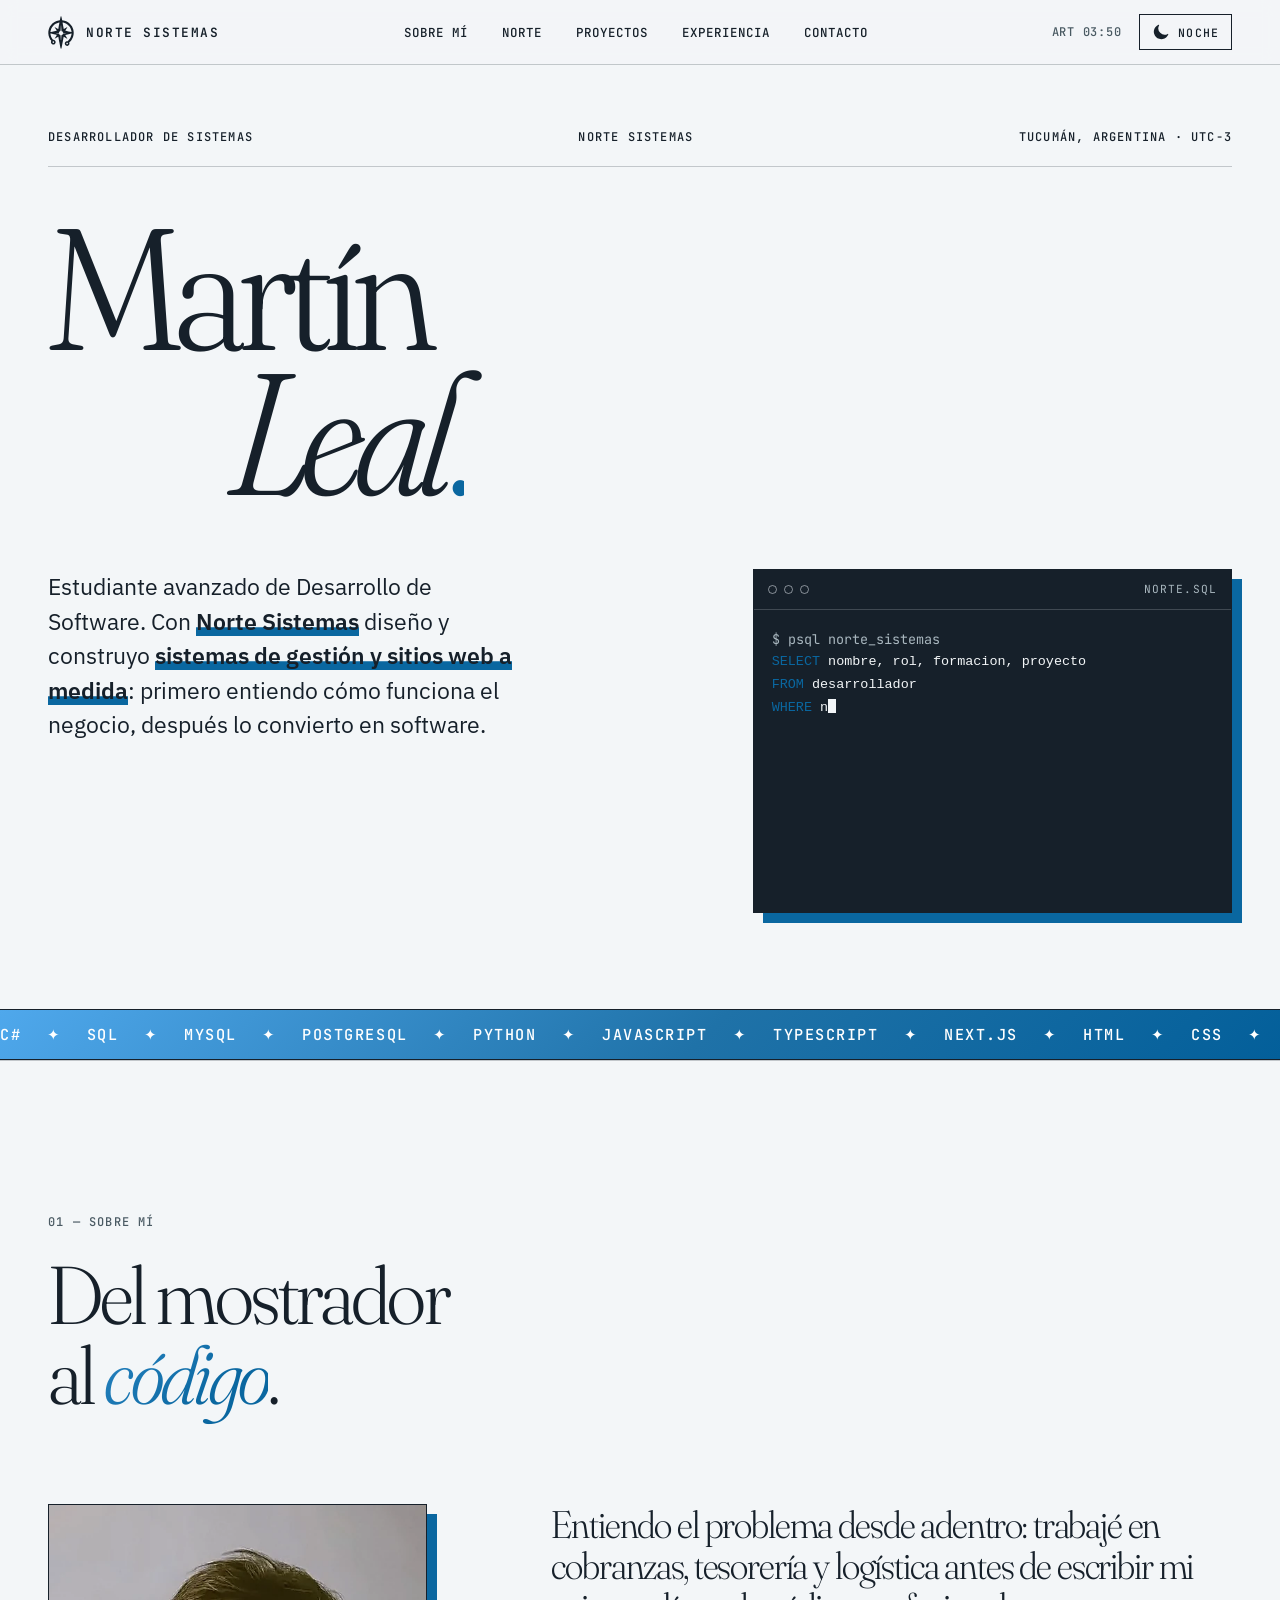
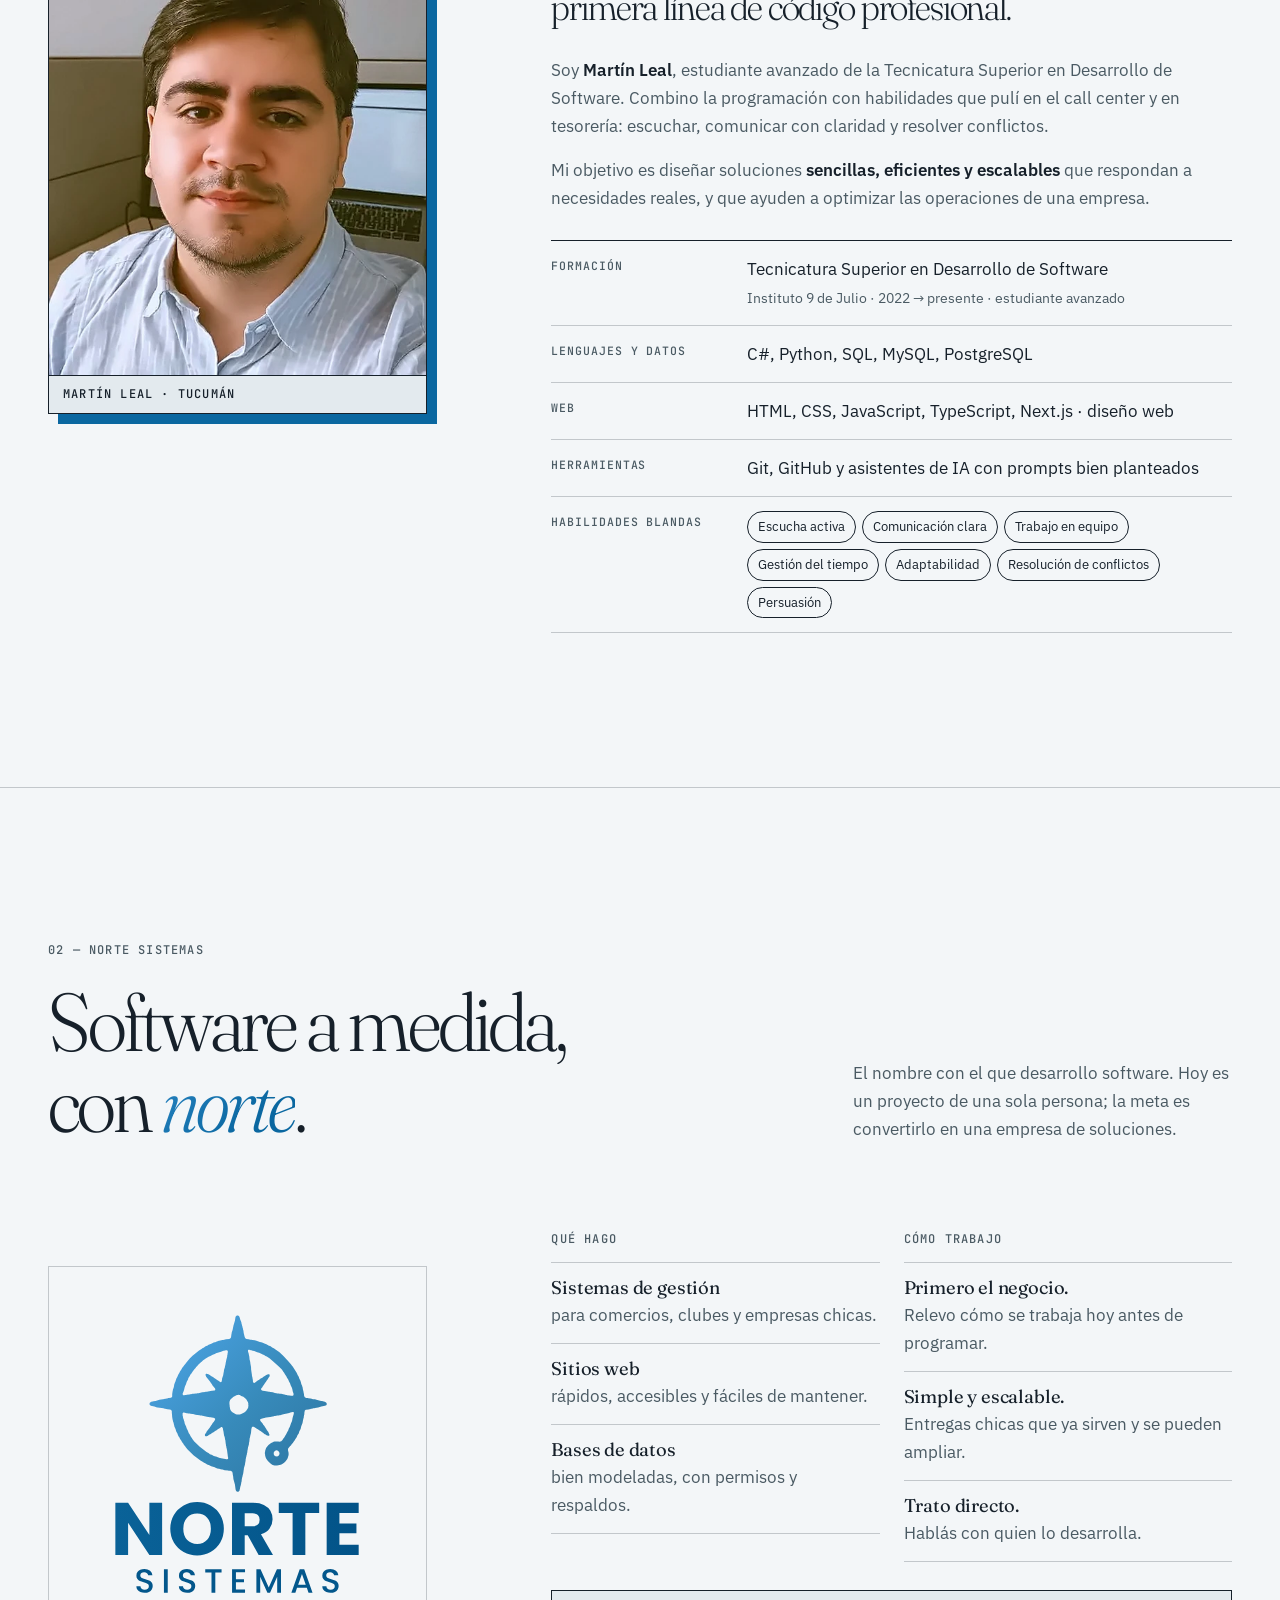
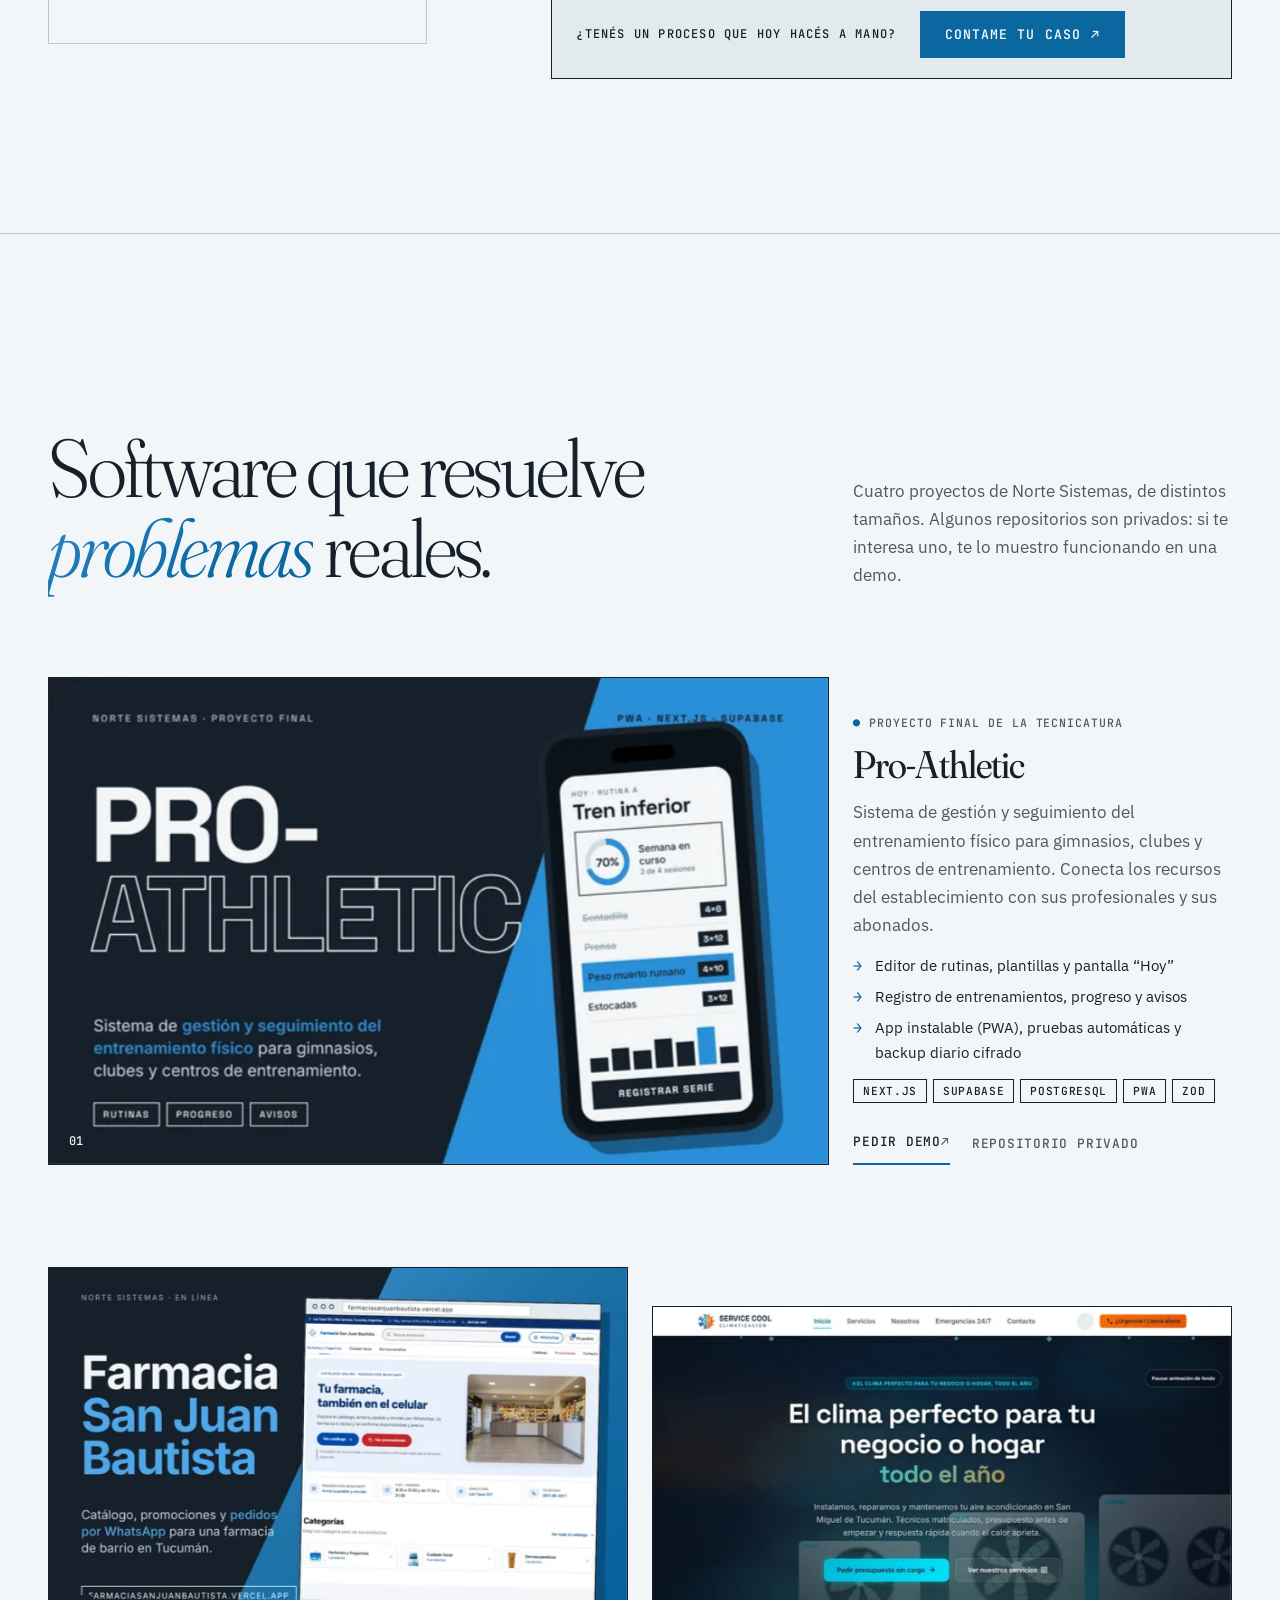
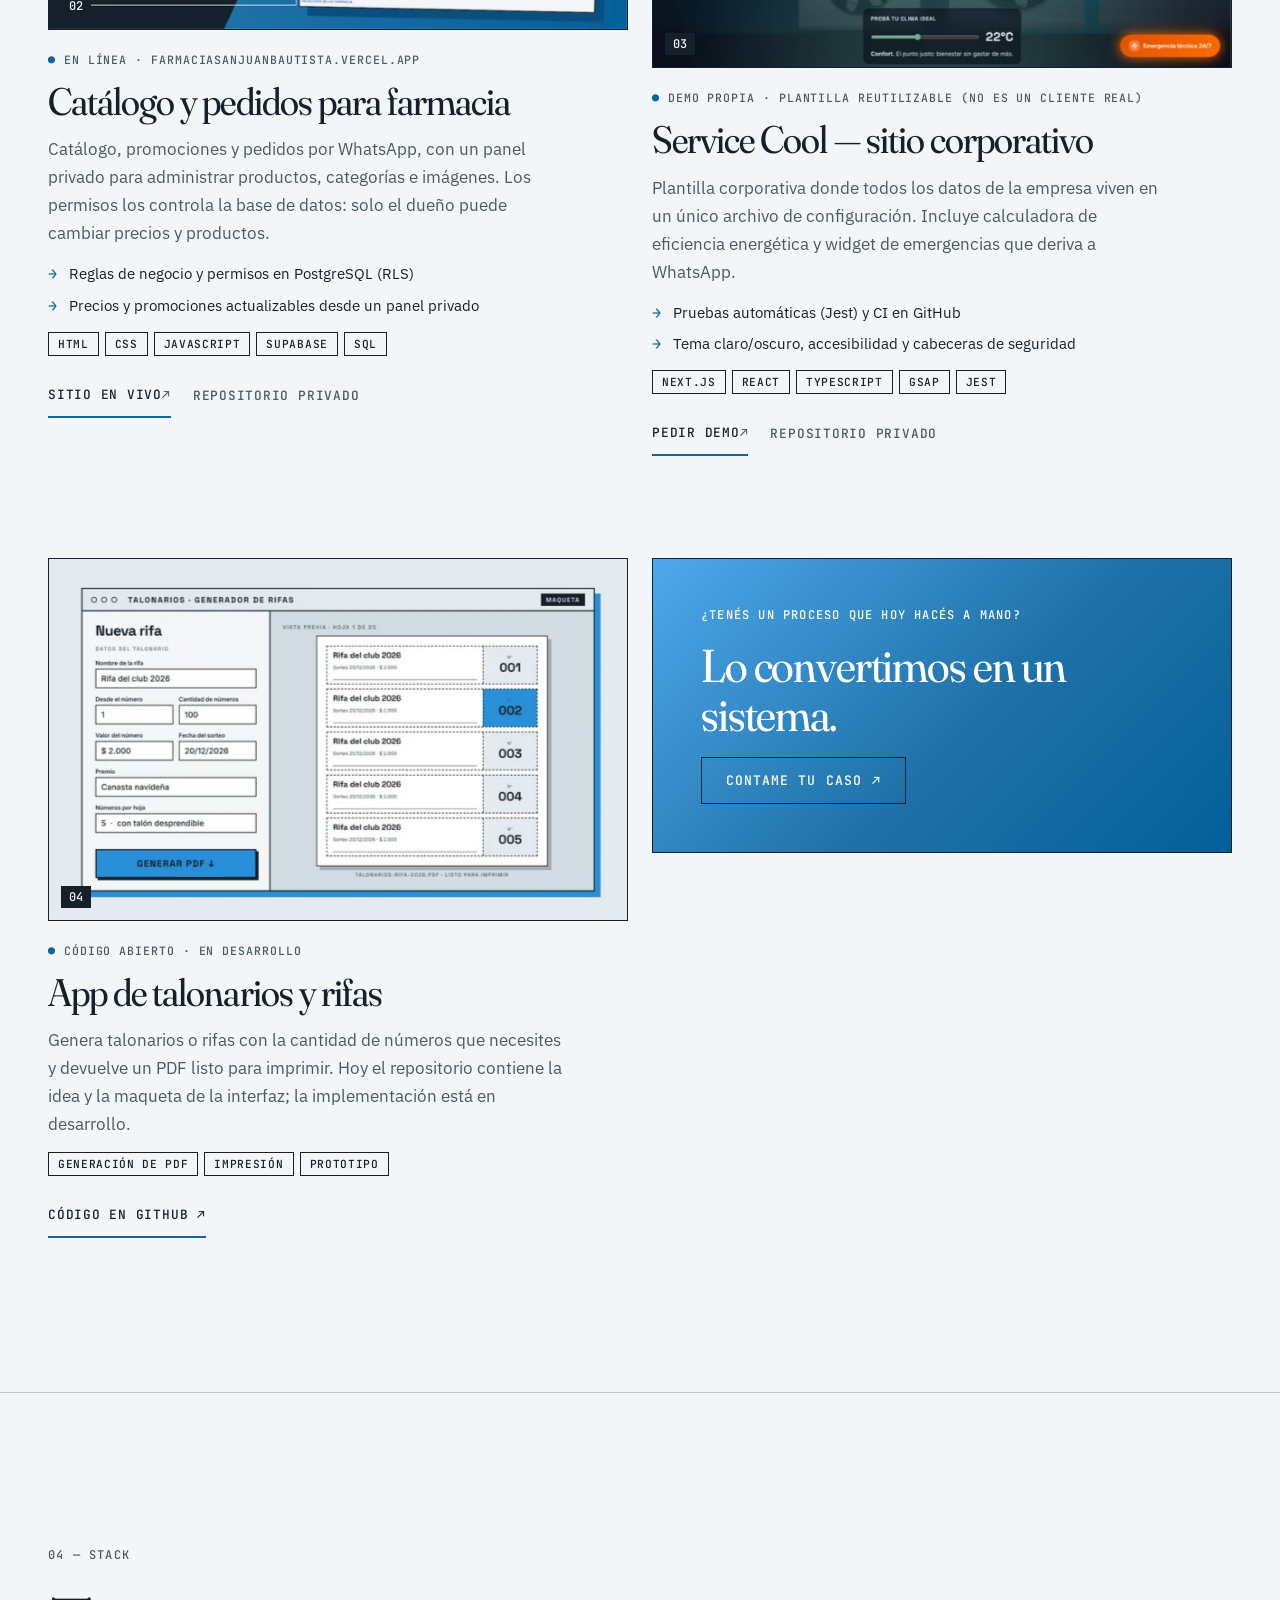
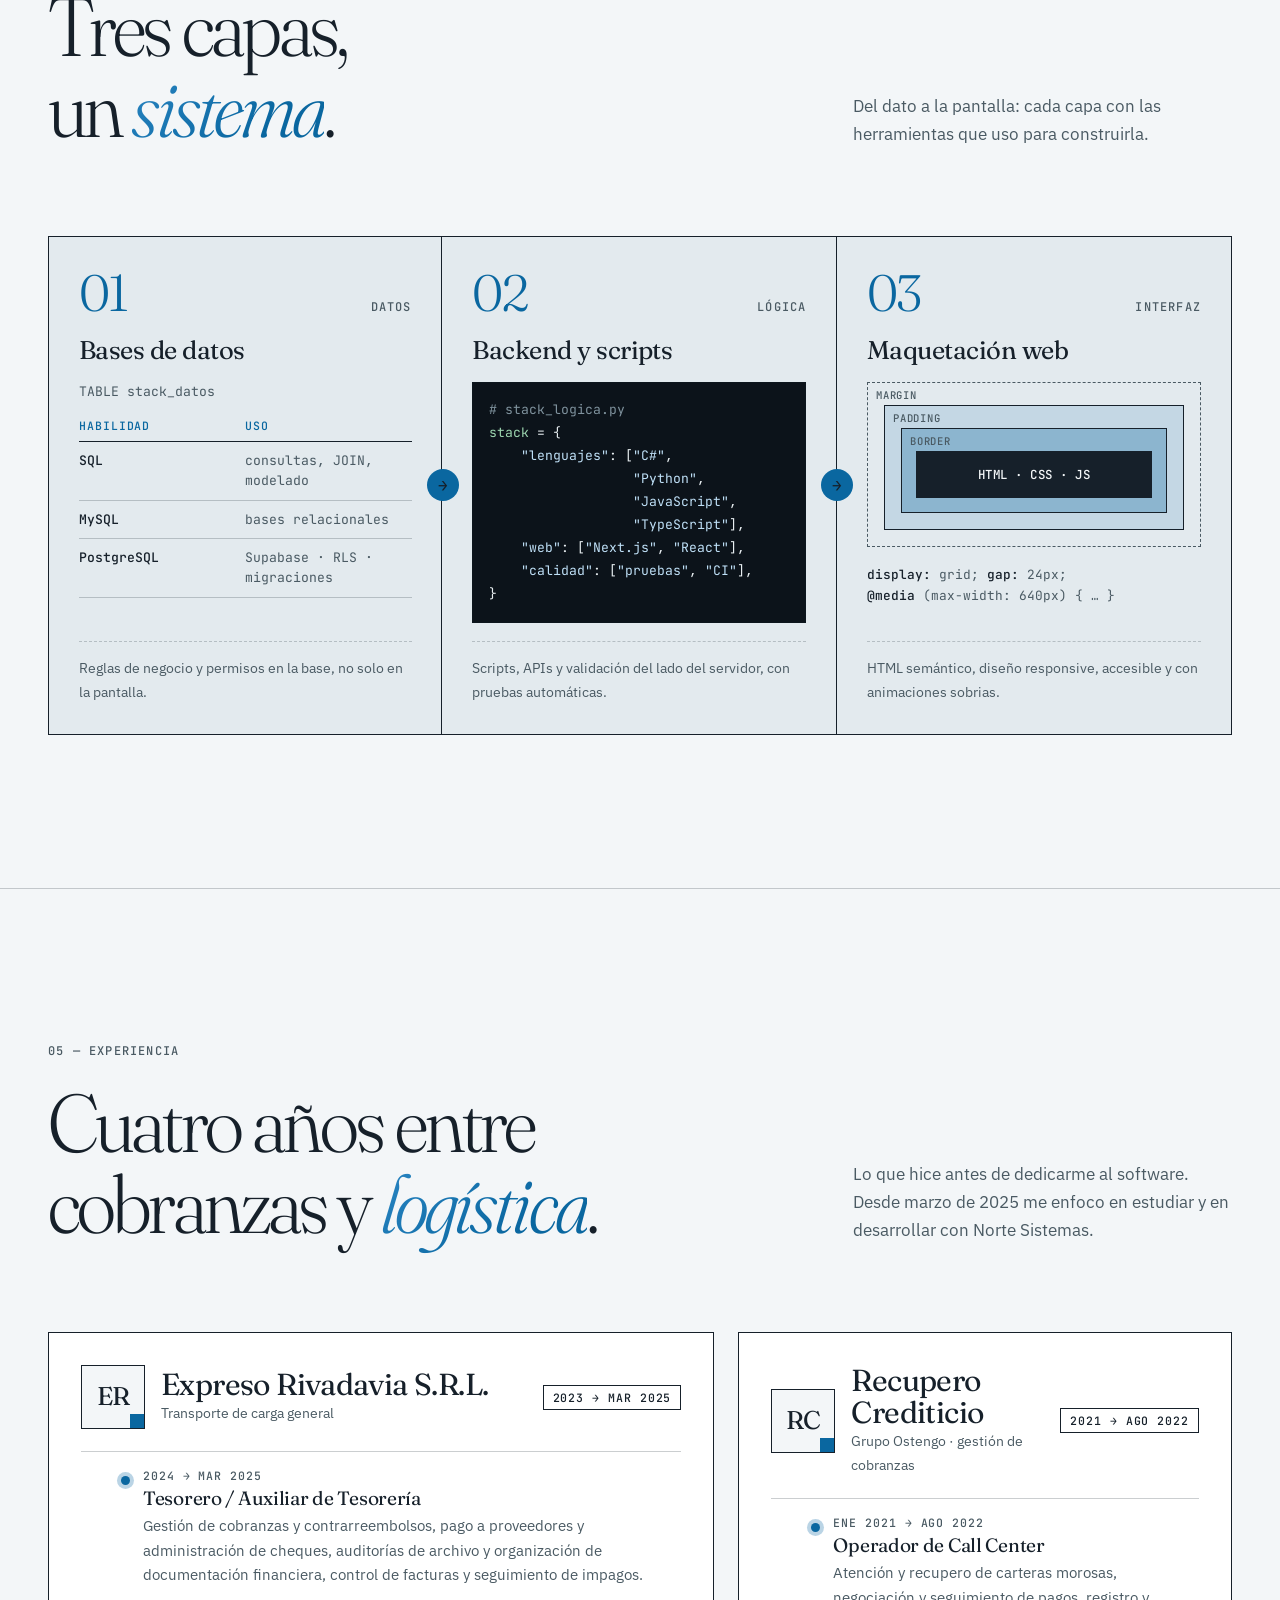
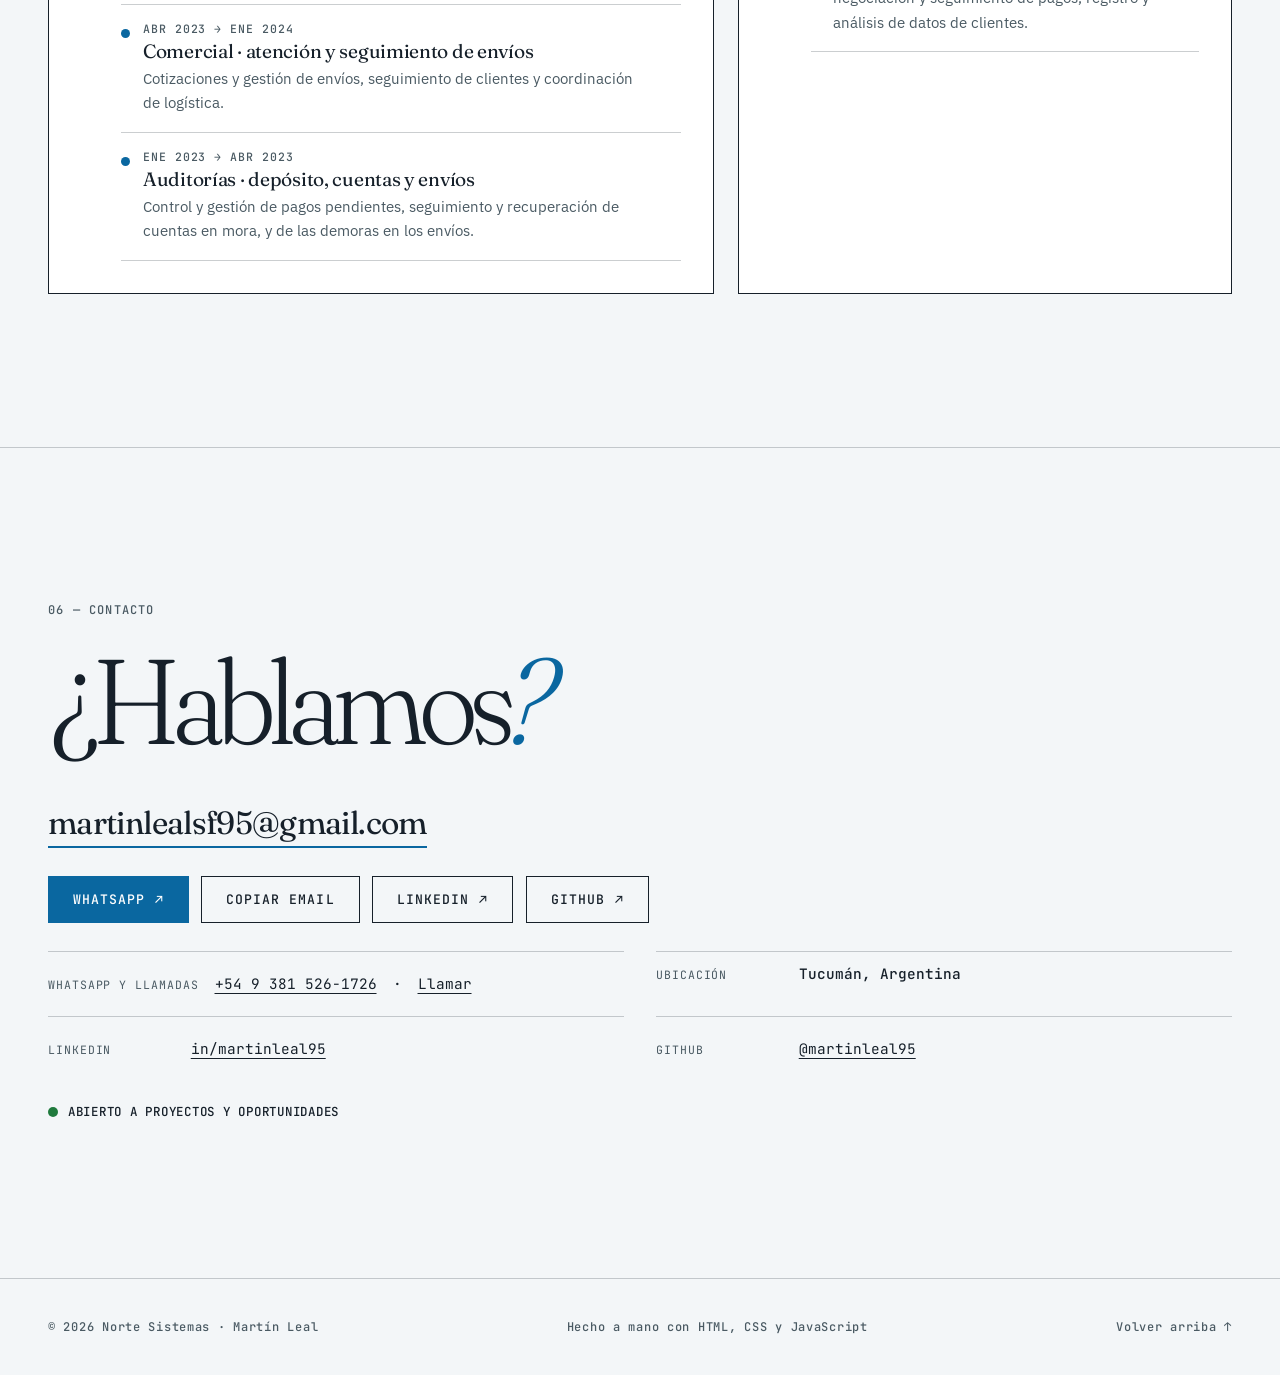
==== commit 03d048bd: "Foto retocada: mas nitidez, menos ruido y bandas, color neutro; srcset 540/810/1080 Co-Authored-By: " ====
--- a/index.html
+++ b/index.html
@@ -143,7 +143,7 @@
 
         <div class="about">
           <figure class="portrait reveal">
-            <img src="assets/martin-720.webp" srcset="assets/martin-480.webp 480w, assets/martin-720.webp 720w" sizes="(max-width: 960px) 70vw, 30vw" width="720" height="900" alt="Retrato de Martín Leal, camisa celeste a rayas, frente a una computadora" loading="lazy" decoding="async">
+            <img src="assets/martin-810.webp" srcset="assets/martin-540.webp 540w, assets/martin-810.webp 810w, assets/martin-1080.webp 1080w" sizes="(max-width: 960px) 70vw, 30vw" width="810" height="1013" alt="Retrato de Martín Leal, camisa celeste a rayas, frente a una computadora" loading="lazy" decoding="async">
             <figcaption class="label">Martín Leal · Tucumán</figcaption>
           </figure>
 
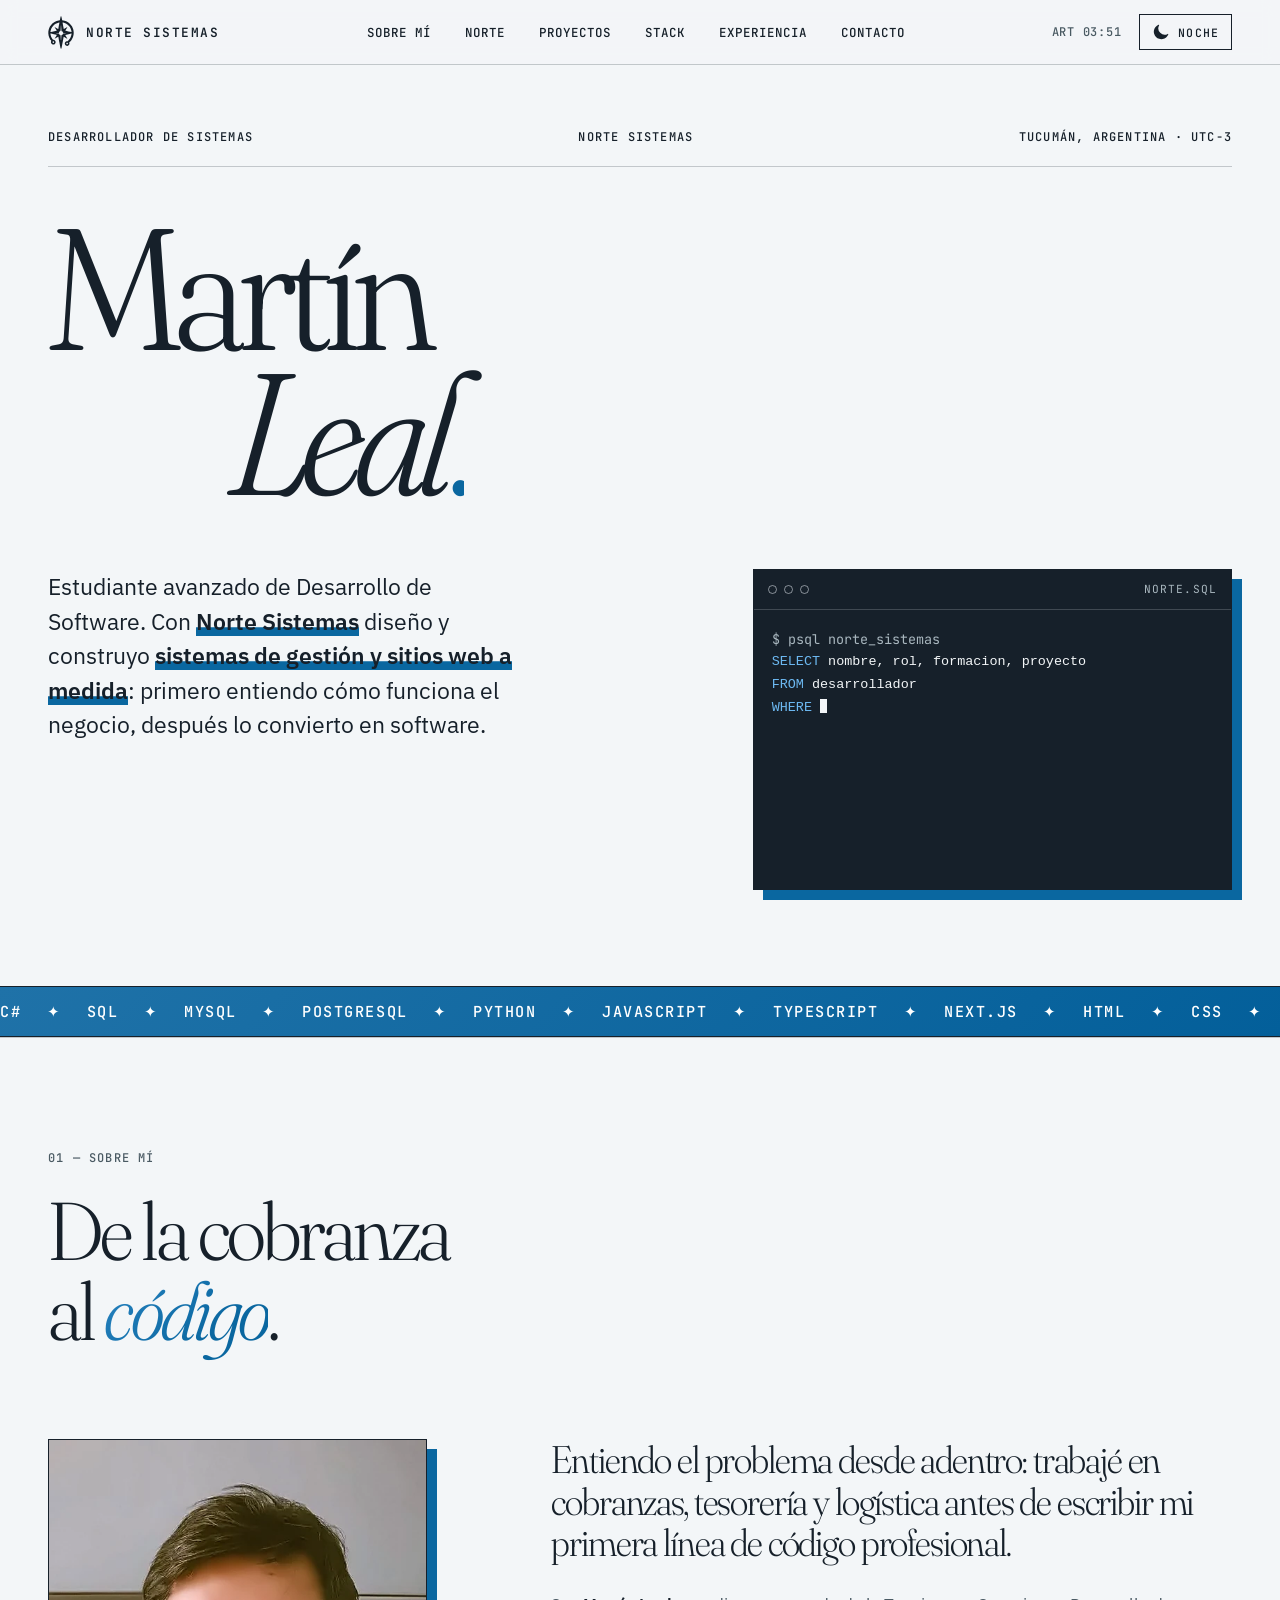
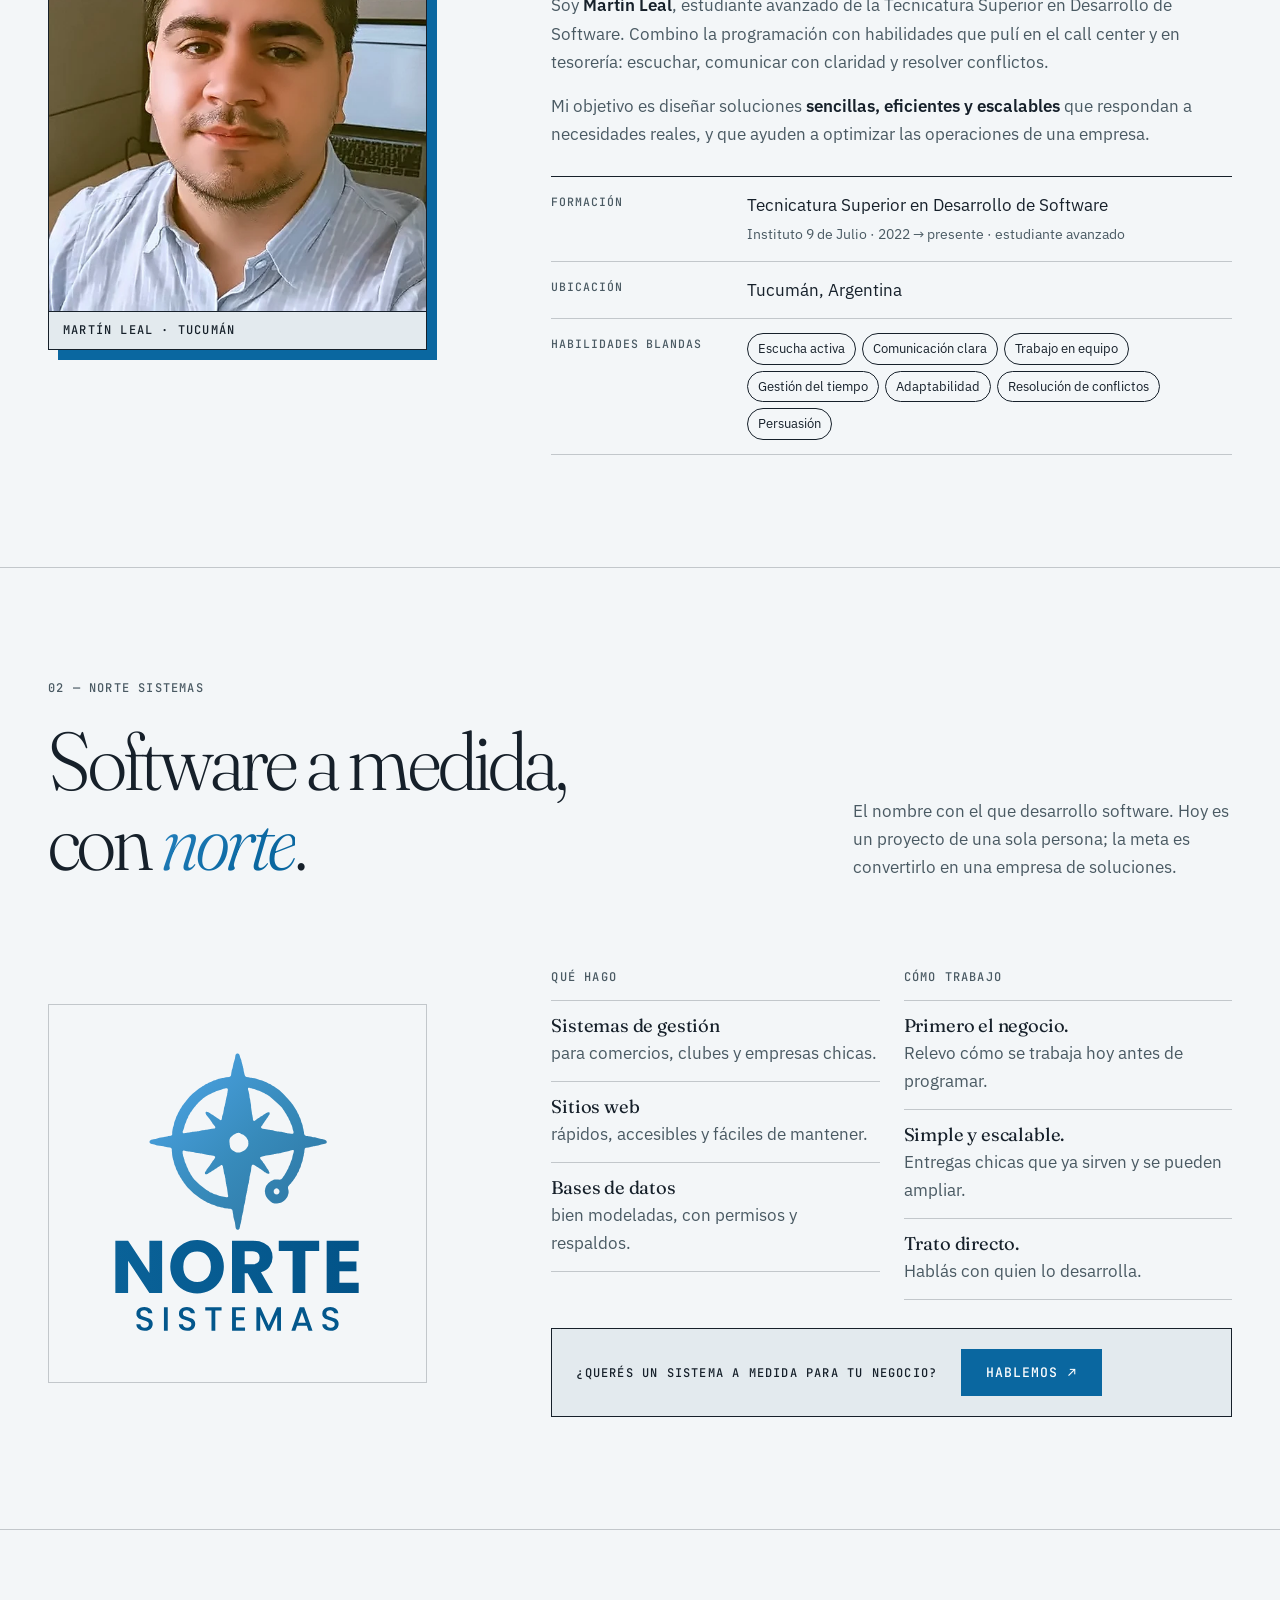
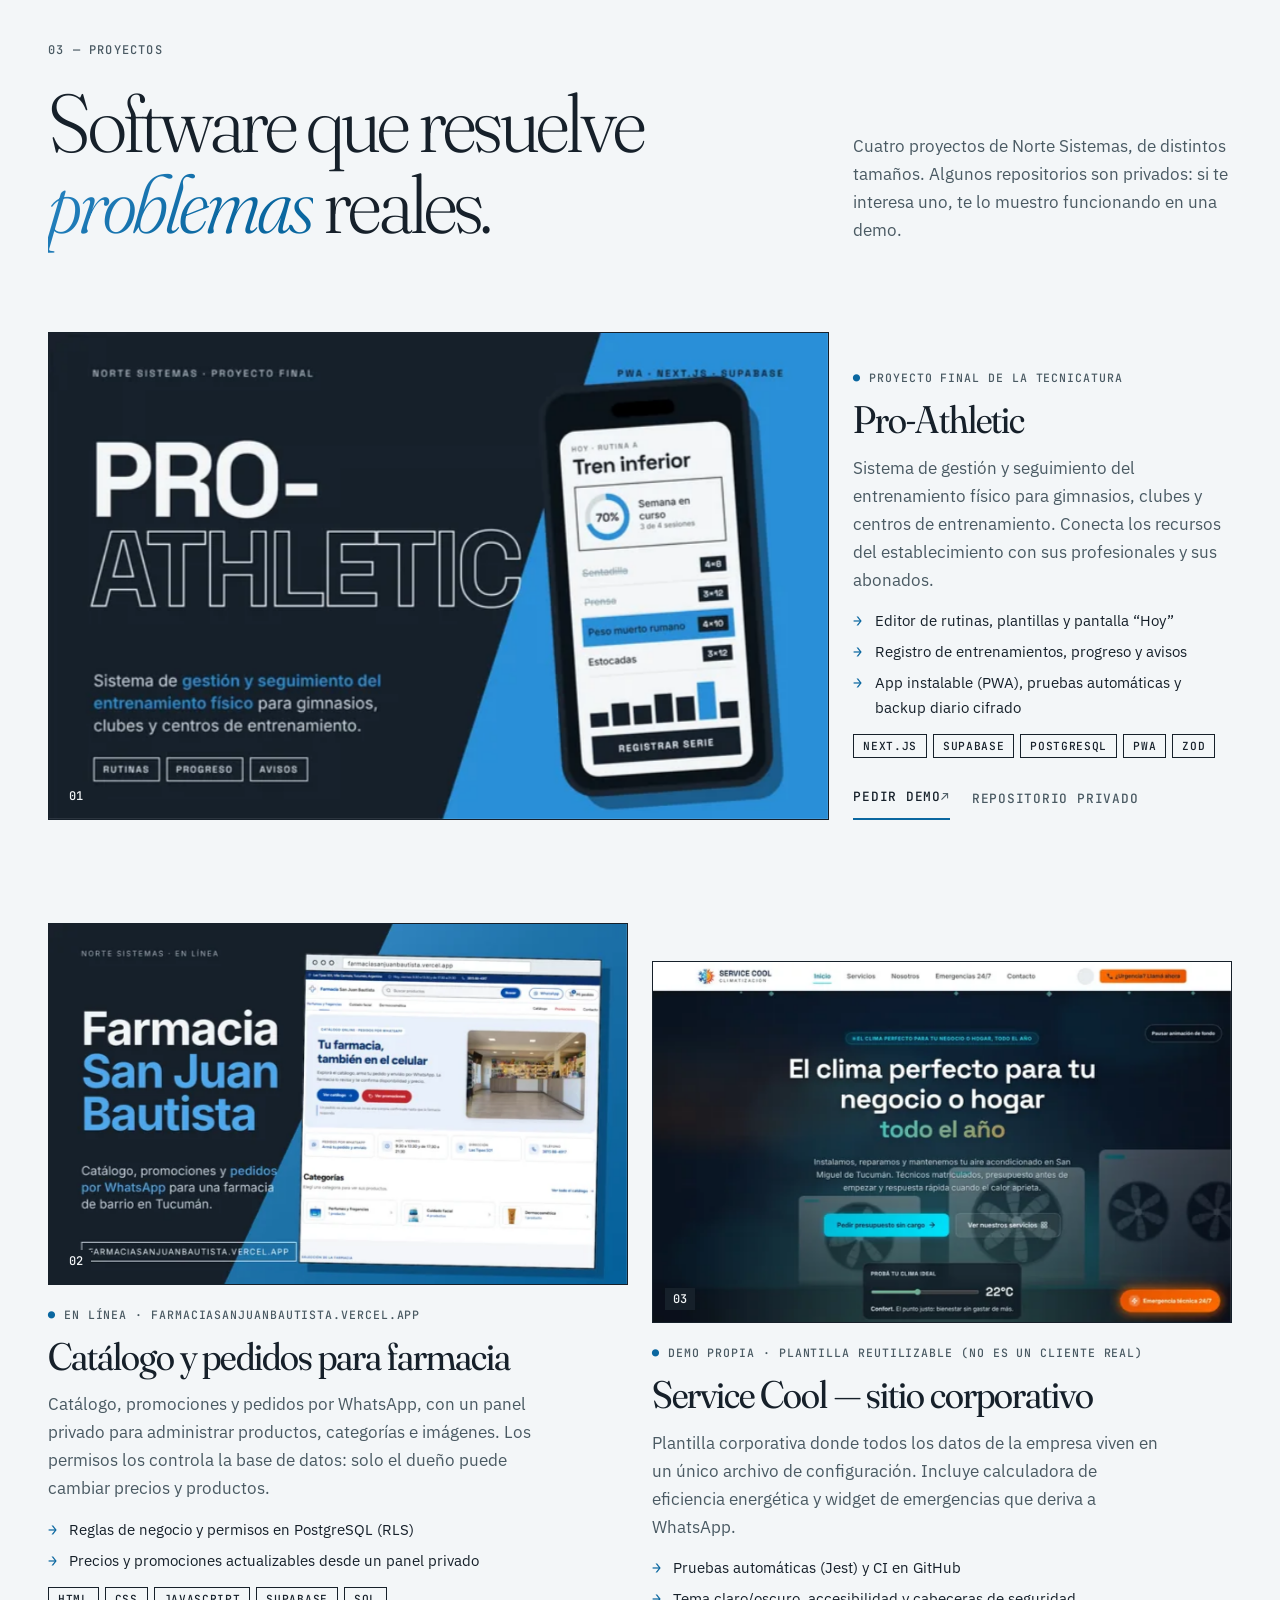
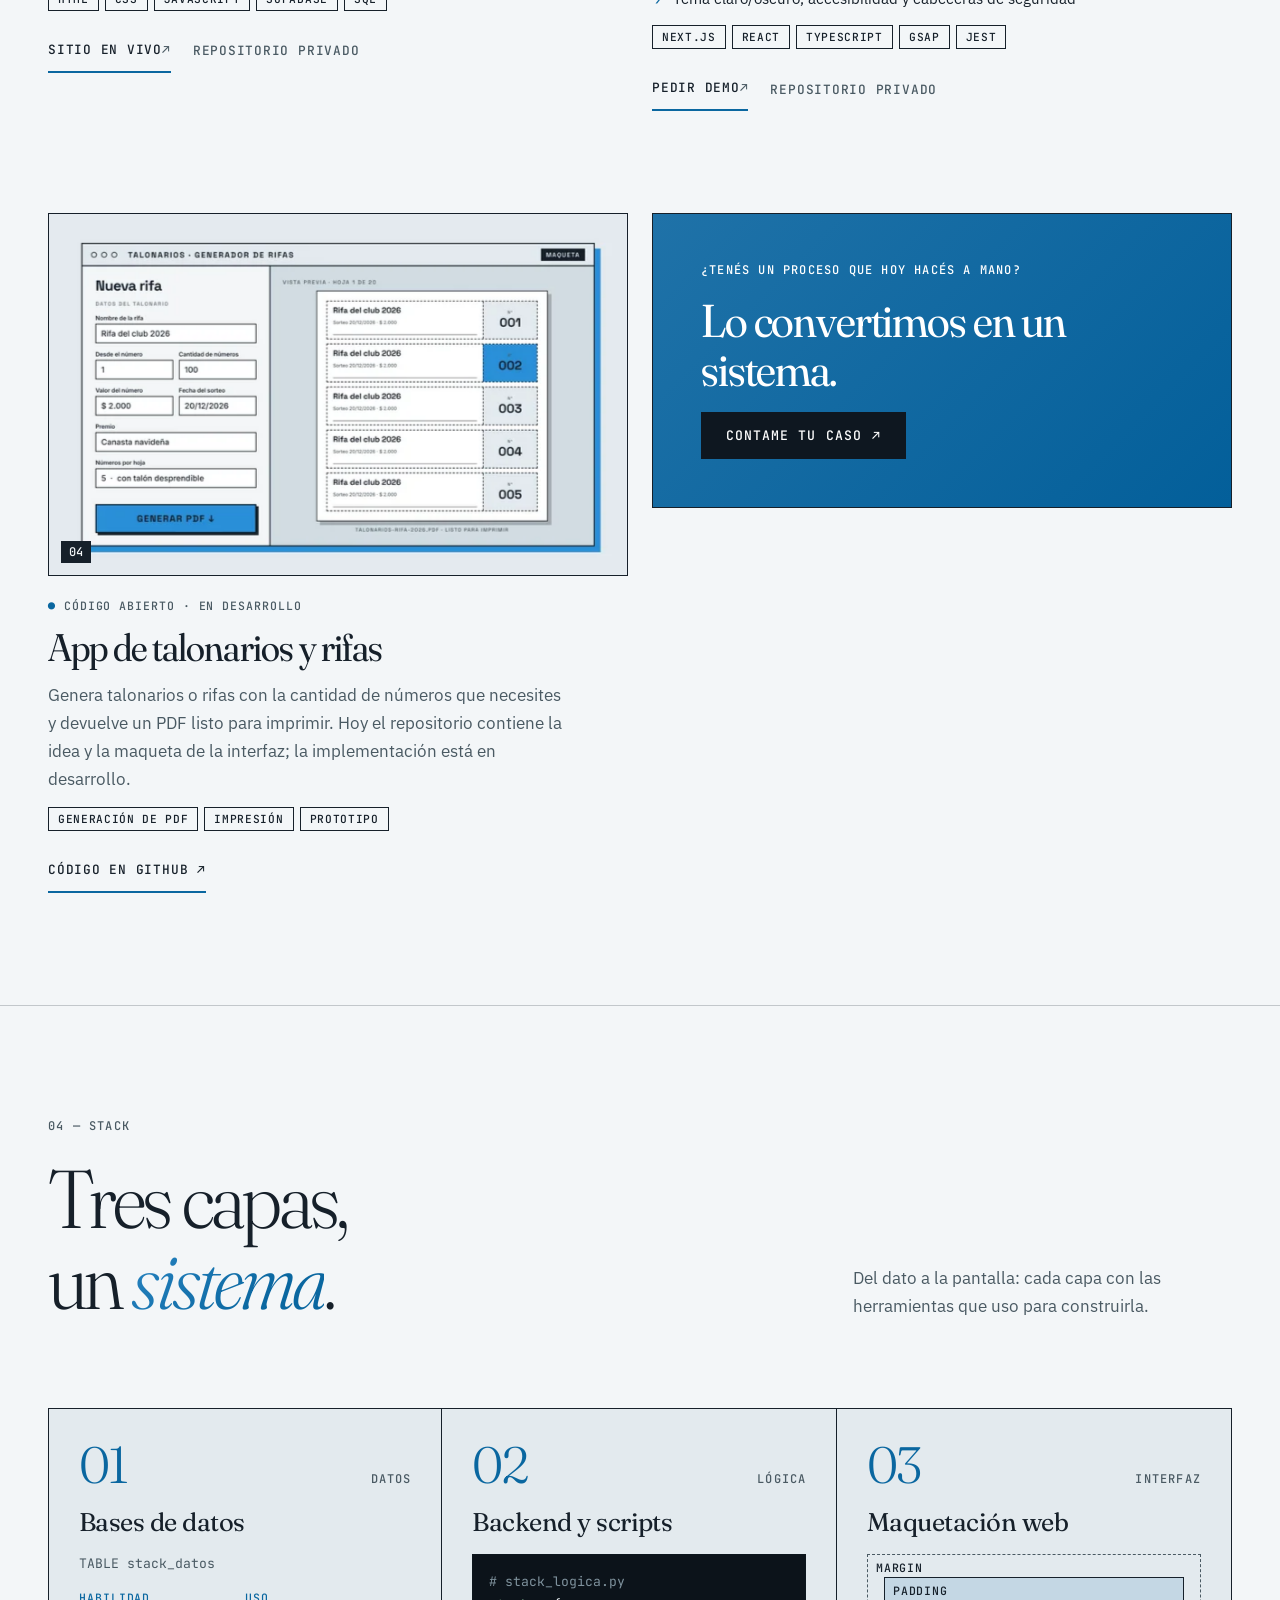
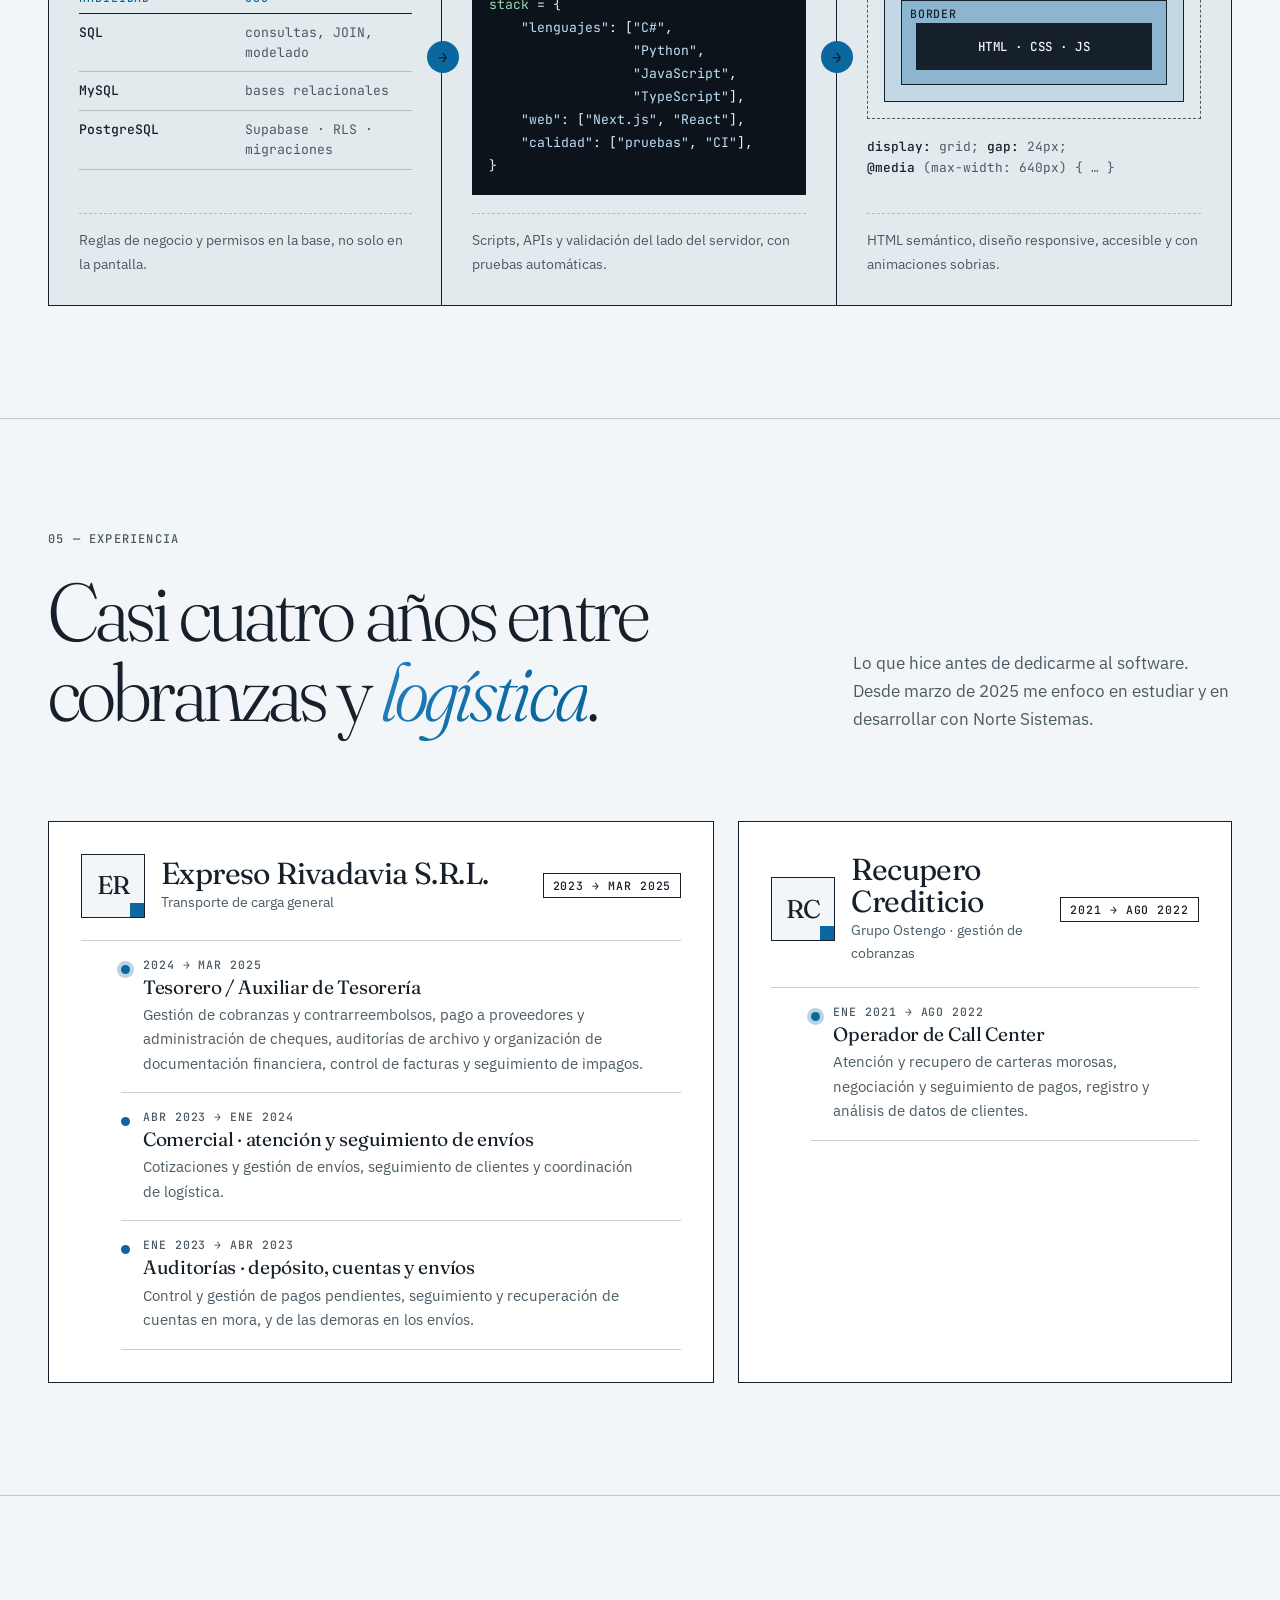
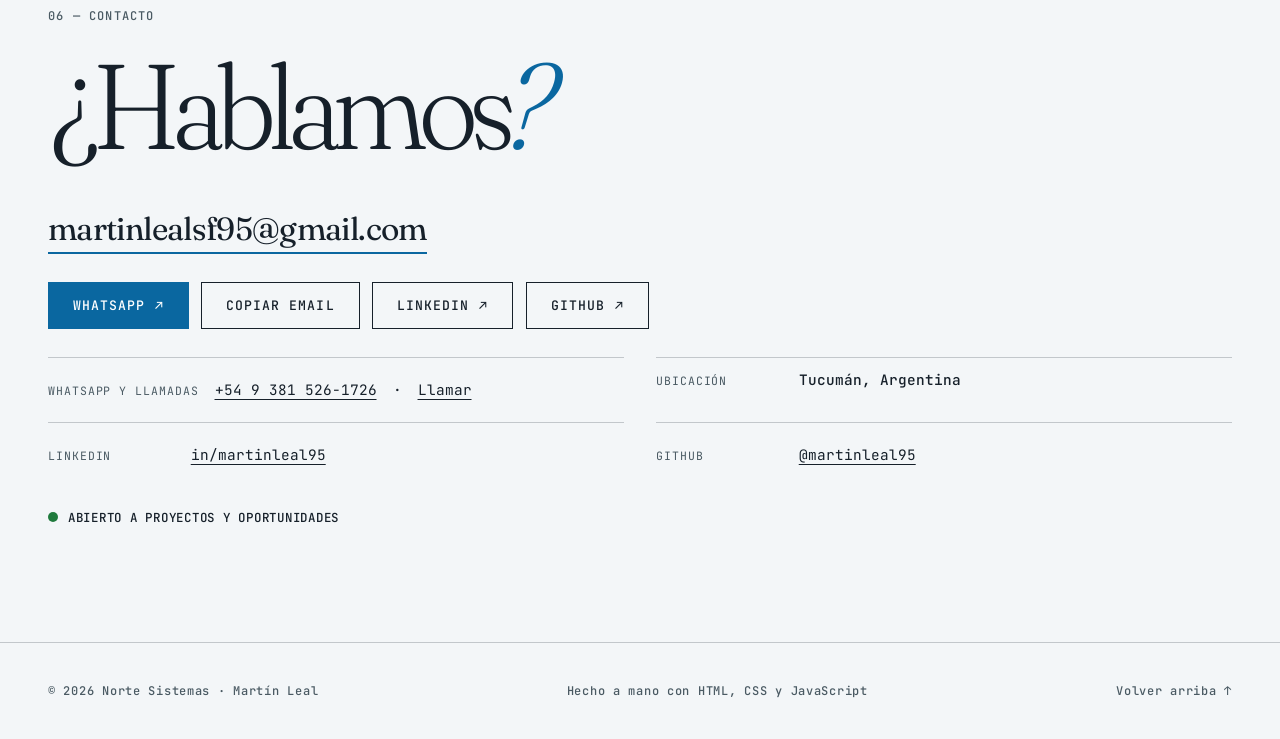
==== commit ab2ed2db: "Ronda 4: contraste del degradé y terminal, copy fiel al CV, menos redundancia, nav con Stack Co-Auth" ====
--- a/index.html
+++ b/index.html
@@ -26,7 +26,7 @@
   <meta name="twitter:image" content="https://martinleal95.github.io/portafolio/assets/brand/og-image.png">
   <meta property="og:site_name" content="Norte Sistemas">
   <meta name="color-scheme" content="light dark">
-  <script type="application/ld+json">{"@context":"https://schema.org","@type":"Person","name":"Martín Leal","jobTitle":"Desarrollador de sistemas","description":"Estudiante avanzado de Desarrollo de Software. Sistemas de gestión y sitios web a medida con Norte Sistemas.","image":"https://martinleal95.github.io/portafolio/assets/brand/og-image.png","knowsAbout":["SQL","Python","Next.js","Supabase","PostgreSQL"],"url":"https://martinleal95.github.io/portafolio/","email":"martinlealsf95@gmail.com","telephone":"+5493815261726","sameAs":["https://github.com/martinleal95","https://www.linkedin.com/in/martinleal95/"],"alumniOf":{"@type":"EducationalOrganization","name":"Instituto 9 de Julio"},"worksFor":{"@type":"Organization","name":"Norte Sistemas"},"address":{"@type":"PostalAddress","addressRegion":"Tucumán","addressCountry":"AR"}}</script>
+  <script type="application/ld+json">{"@context":"https://schema.org","@type":"Person","name":"Martín Leal","jobTitle":"Desarrollador de sistemas","description":"Estudiante avanzado de Desarrollo de Software. Sistemas de gestión y sitios web a medida con Norte Sistemas.","image":"https://martinleal95.github.io/portafolio/assets/brand/og-image.png","knowsAbout":["SQL","Python","Next.js","Supabase","PostgreSQL"],"url":"https://martinleal95.github.io/portafolio/","email":"martinlealsf95@gmail.com","telephone":"+5493815261726","sameAs":["https://github.com/martinleal95","https://www.linkedin.com/in/martinleal95/"],"worksFor":{"@type":"Organization","name":"Norte Sistemas"},"address":{"@type":"PostalAddress","addressRegion":"Tucumán","addressCountry":"AR"}}</script>
 
   <link rel="preconnect" href="https://fonts.googleapis.com">
   <link rel="preconnect" href="https://fonts.gstatic.com" crossorigin>
@@ -62,12 +62,13 @@
         <a href="#sobre-mi">Sobre mí</a>
         <a href="#norte-sistemas">Norte</a>
         <a href="#proyectos">Proyectos</a>
+        <a href="#stack">Stack</a>
         <a href="#experiencia">Experiencia</a>
         <a href="#contacto">Contacto</a>
       </nav>
       <div class="header-right">
         <span class="clock" id="clock" aria-hidden="true">ART --:--</span>
-        <button class="theme-toggle" id="theme-toggle" type="button" aria-pressed="false">
+        <button class="theme-toggle" id="theme-toggle" type="button">
           <svg class="ico-moon" viewBox="0 0 24 24" width="18" height="18" aria-hidden="true"><path fill="currentColor" d="M21 14.5A8.5 8.5 0 0 1 9.5 3a.6.6 0 0 0-.8-.7A10 10 0 1 0 21.7 15.3a.6.6 0 0 0-.7-.8Z"/></svg>
           <svg class="ico-sun" viewBox="0 0 24 24" width="18" height="18" aria-hidden="true"><circle cx="12" cy="12" r="4.2" fill="currentColor"/><g stroke="currentColor" stroke-width="2" stroke-linecap="round"><path d="M12 2.5v2.4M12 19.1v2.4M2.5 12h2.4M19.1 12h2.4M5.3 5.3l1.7 1.7M17 17l1.7 1.7M5.3 18.7 7 17M17 7l1.7-1.7"/></g></svg>
           <span class="theme-toggle__text">Noche</span>
@@ -108,7 +109,7 @@
               <dl class="terminal__result is-in" id="sql-result">
                 <dt>nombre</dt><dd>Martín Leal</dd>
                 <dt>rol</dt><dd>Desarrollador de sistemas</dd>
-                <dt>formacion</dt><dd>Tecnicatura en Desarrollo de Software (avanzado)</dd>
+                <dt>formacion</dt><dd>Desarrollo de Software · 2022 → presente</dd>
                 <dt>proyecto</dt><dd>Norte Sistemas</dd>
                 <dt>estado</dt><dd class="ok">abierto a proyectos</dd>
               </dl>
@@ -136,7 +137,7 @@
         <header class="section__head">
           <p class="label label--muted reveal">01 — Sobre mí</p>
           <h2 class="title" id="sobre-title" style="grid-column:1/-1">
-            <span class="mask"><span>Del mostrador</span></span>
+            <span class="mask"><span>De la cobranza</span></span>
             <span class="mask" style="--i:1"><span>al <em>código</em>.</span></span>
           </h2>
         </header>
@@ -156,9 +157,7 @@
 
             <dl class="facts reveal" style="--i:2">
               <div><dt>Formación</dt><dd>Tecnicatura Superior en Desarrollo de Software<br><span>Instituto 9 de Julio · 2022 → presente · estudiante avanzado</span></dd></div>
-              <div><dt>Lenguajes y datos</dt><dd>C#, Python, SQL, MySQL, PostgreSQL</dd></div>
-              <div><dt>Web</dt><dd>HTML, CSS, JavaScript, TypeScript, Next.js · diseño web</dd></div>
-              <div><dt>Herramientas</dt><dd>Git, GitHub y asistentes de IA con prompts bien planteados</dd></div>
+              <div><dt>Ubicación</dt><dd>Tucumán, Argentina</dd></div>
               <div><dt>Habilidades blandas</dt><dd>
                 <ul class="chips"><li>Escucha activa</li><li>Comunicación clara</li><li>Trabajo en equipo</li><li>Gestión del tiempo</li><li>Adaptabilidad</li><li>Resolución de conflictos</li><li>Persuasión</li></ul>
               </dd></div>
@@ -204,8 +203,8 @@
               </ul>
             </article>
             <aside class="norte__cta reveal" style="--i:2">
-              <p class="label">¿Tenés un proceso que hoy hacés a mano?</p>
-              <a class="btn btn--signal" href="#contacto" data-magnetic>Contame tu caso <span class="arrow" aria-hidden="true">↗</span></a>
+              <p class="label">¿Querés un sistema a medida para tu negocio?</p>
+              <a class="btn btn--signal" href="#contacto" data-magnetic>Hablemos <span class="arrow" aria-hidden="true">↗</span></a>
             </aside>
           </div>
         </div>
@@ -263,7 +262,7 @@
                 <li>Precios y promociones actualizables desde un panel privado</li>
               </ul>
               <ul class="tags"><li>HTML</li><li>CSS</li><li>JavaScript</li><li>Supabase</li><li>SQL</li></ul>
-              <p class="links"><a href="https://farmaciasanjuanbautista.vercel.app/" target="_blank" rel="noopener">Sitio en vivo <span class="arrow" aria-hidden="true">↗</span></a><span>Repositorio privado</span></p>
+              <p class="links"><a href="https://farmaciasanjuanbautista.vercel.app/" target="_blank" rel="noopener" aria-label="Sitio en vivo de la farmacia (pestaña nueva)">Sitio en vivo <span class="arrow" aria-hidden="true">↗</span></a><span>Repositorio privado</span></p>
             </div>
           </article>
 
@@ -299,7 +298,7 @@
               <h3 class="project__title">App de talonarios y rifas</h3>
               <p class="project__desc">Genera talonarios o rifas con la cantidad de números que necesites y devuelve un PDF listo para imprimir. Hoy el repositorio contiene la idea y la maqueta de la interfaz; la implementación está en desarrollo.</p>
               <ul class="tags"><li>Generación de PDF</li><li>Impresión</li><li>Prototipo</li></ul>
-              <p class="links"><a href="https://github.com/martinleal95/app-talonarios" target="_blank" rel="noopener">Código en GitHub ↗</a></p>
+              <p class="links"><a href="https://github.com/martinleal95/app-talonarios" target="_blank" rel="noopener" aria-label="Código en GitHub (pestaña nueva)">Código en GitHub ↗</a></p>
             </div>
           </article>
 
@@ -384,7 +383,7 @@
         <header class="section__head">
           <p class="label label--muted reveal">05 — Experiencia</p>
           <h2 class="title" id="exp-title">
-            <span class="mask"><span>Cuatro años entre</span></span>
+            <span class="mask"><span>Casi cuatro años entre</span></span>
             <span class="mask" style="--i:1"><span>cobranzas y <em>logística</em>.</span></span>
           </h2>
           <p class="section__intro reveal">Lo que hice antes de dedicarme al software. Desde marzo de 2025 me enfoco en estudiar y en desarrollar con Norte Sistemas.</p>
@@ -451,7 +450,7 @@
             </h2>
             <a class="contact__mail reveal" id="mail" href="mailto:martinlealsf95@gmail.com">martinlealsf95@gmail.com</a>
             <div class="contact__actions reveal" style="--i:1">
-              <a class="btn btn--signal" href="https://wa.me/5493815261726?text=Hola%20Mart%C3%ADn%2C%20vi%20tu%20portafolio%20y%20quer%C3%ADa%20consultarte" target="_blank" rel="noopener" data-magnetic>WhatsApp <span class="arrow" aria-hidden="true">↗</span></a>
+              <a class="btn btn--signal" aria-label="WhatsApp (pestaña nueva)" href="https://wa.me/5493815261726?text=Hola%20Mart%C3%ADn%2C%20vi%20tu%20portafolio%20y%20quer%C3%ADa%20consultarte" target="_blank" rel="noopener" data-magnetic>WhatsApp <span class="arrow" aria-hidden="true">↗</span></a>
               <button class="btn" type="button" id="copy" data-magnetic>Copiar email</button>
               <a class="btn" href="https://www.linkedin.com/in/martinleal95/" target="_blank" rel="noopener" aria-label="LinkedIn (pestaña nueva)" data-magnetic>LinkedIn <span class="arrow" aria-hidden="true">↗</span></a>
               <a class="btn" href="https://github.com/martinleal95" target="_blank" rel="noopener" aria-label="GitHub (pestaña nueva)" data-magnetic>GitHub <span class="arrow" aria-hidden="true">↗</span></a>
@@ -460,7 +459,7 @@
             <ul class="contact__list reveal" style="--i:2">
               <li><span>WhatsApp y llamadas</span><a href="https://wa.me/5493815261726?text=Hola%20Mart%C3%ADn%2C%20vi%20tu%20portafolio%20y%20quer%C3%ADa%20consultarte" target="_blank" rel="noopener">+54 9 381 526-1726</a> · <a href="tel:+5493815261726">Llamar</a></li>
               <li><span>Ubicación</span><b>Tucumán, Argentina</b></li>
-              <li><span>LinkedIn</span><a href="https://www.linkedin.com/in/martinleal95/" target="_blank" rel="noopener" aria-label="LinkedIn martinleal95 (pestaña nueva)">in/martinleal95</a></li>
+              <li><span>LinkedIn</span><a href="https://www.linkedin.com/in/martinleal95/" target="_blank" rel="noopener" aria-label="in/martinleal95 en LinkedIn (pestaña nueva)">in/martinleal95</a></li>
               <li><span>GitHub</span><a href="https://github.com/martinleal95" target="_blank" rel="noopener" aria-label="GitHub @martinleal95 (pestaña nueva)">@martinleal95</a></li>
             </ul>
             <p class="status reveal" style="--i:3">Abierto a proyectos y oportunidades</p>
--- a/css/styles.css
+++ b/css/styles.css
@@ -12,7 +12,7 @@
   --signal-2: #4FA8EC;      /* azul claro del degradé */
   --on-signal: #FFFFFF;
   --signal-text: #0A67A0;   /* texto y foco sobre papel: 5,6:1 */
-  --grad: linear-gradient(135deg, #4FA8EC 0%, #1F72A8 55%, #035F9A 100%);
+  --grad: linear-gradient(135deg, #1F72A8 0%, #035F9A 100%); /* fondos con texto blanco: >=5,3:1 */
   --grad-text: linear-gradient(135deg, #2A86C4 0%, #0A67A0 70%);
   --ok: #1F7A3D;
   --err: #C8102E;
@@ -137,7 +137,7 @@
 /* --- Títulos de sección --------------------------------------------------- */
 section { position: relative; }
 section[id] { scroll-margin-top: 64px; }
-.section { padding-block: clamp(72px, 12vw, 160px); border-top: 1px solid var(--line); transition: border-color .6s var(--ease); }
+.section { padding-block: clamp(56px, 9vw, 112px); border-top: 1px solid var(--line); transition: border-color .6s var(--ease); }
 .section__head { display: grid; grid-template-columns: repeat(12, 1fr); gap: 24px; margin-bottom: clamp(40px, 7vw, 88px); align-items: end; }
 .section__head .label { grid-column: 1 / -1; }
 .title { grid-column: 1 / span 8; font: 300 clamp(2.4rem, 6.4vw, 5.2rem)/.98 var(--font-display); letter-spacing: -.035em; font-variation-settings: "opsz" 144, "SOFT" 40; }
@@ -171,7 +171,7 @@
 .terminal__body { padding: 18px 18px 20px; min-height: 0; }
 .terminal__cmd { color: #A9B7BF; }
 .terminal__sql { white-space: pre-wrap; word-break: break-word; }
-.terminal__sql .kw { color: var(--signal); font-weight: 500; }
+.terminal__sql .kw { color: #6DB9F2; font-weight: 500; }
 .terminal__sql .str { color: #BFE0F7; }
 .terminal__caret { display: inline-block; width: .55em; height: 1.05em; background: var(--paper); vertical-align: -.18em; animation: blink 1s steps(1) infinite; }
 .terminal__result { margin-top: 14px; padding-top: 12px; border-top: 1px dashed rgba(227,234,238,.3); display: grid; grid-template-columns: auto 1fr; gap: 2px 14px; opacity: 0; transition: opacity .4s; }
@@ -234,8 +234,8 @@
 
 .project--cta { justify-content: center; align-items: flex-start; background: var(--grad); color: #fff; padding: clamp(24px, 4vw, 48px); border: 1.5px solid var(--ink); gap: 18px; align-self: start; }
 .project--cta .project__title { font-size: clamp(2rem, 3.6vw, 3rem); }
-.project--cta .btn { border-color: var(--ink); }
-.project--cta .btn:hover { background: var(--ink); color: var(--paper); }
+.project--cta .btn { background: #0E1720; color: #fff; border-color: #0E1720; }
+.project--cta .btn:hover { background: #fff; color: #0E1720; border-color: #fff; }
 
 /* --- Imágenes de proyecto (capturas, maqueta y portada) ------------------- */
 .shot { display: block; width: 100%; height: 100%; object-fit: cover; background: var(--paper-2); }
@@ -270,7 +270,7 @@
 .boxmodel > div > div { position: relative; padding: 22px 16px 16px; border: 1.5px solid var(--fg); background: color-mix(in srgb, var(--signal) 14%, transparent); }
 .boxmodel > div > div > div { position: relative; padding: 22px 14px 14px; border: 1.5px solid var(--fg); background: color-mix(in srgb, var(--signal) 30%, transparent); }
 .boxmodel .core { margin-top: 0; padding: 14px; border: 1.5px solid var(--fg); background: var(--fg); color: var(--bg); text-align: center; font-size: .78rem; letter-spacing: .04em; text-transform: none; }
-.boxmodel span.k { position: absolute; left: 8px; top: 5px; color: var(--fg-2); }
+.boxmodel span.k { position: absolute; left: 8px; top: 5px; color: var(--fg); font-size: .72rem; }
 .cssline { font: 400 .8rem/1.6 var(--font-mono); color: var(--fg-2); }
 .cssline b { font-weight: 500; color: var(--fg); }
 
@@ -451,3 +451,5 @@
   .nav a { white-space: nowrap; font-size: .64rem; }
   .header-right { flex: none; }
 }
+
+@media (max-width: 640px) { .nav { -webkit-mask-image: linear-gradient(90deg, #000 85%, transparent); mask-image: linear-gradient(90deg, #000 85%, transparent); padding-right: 18px; } }
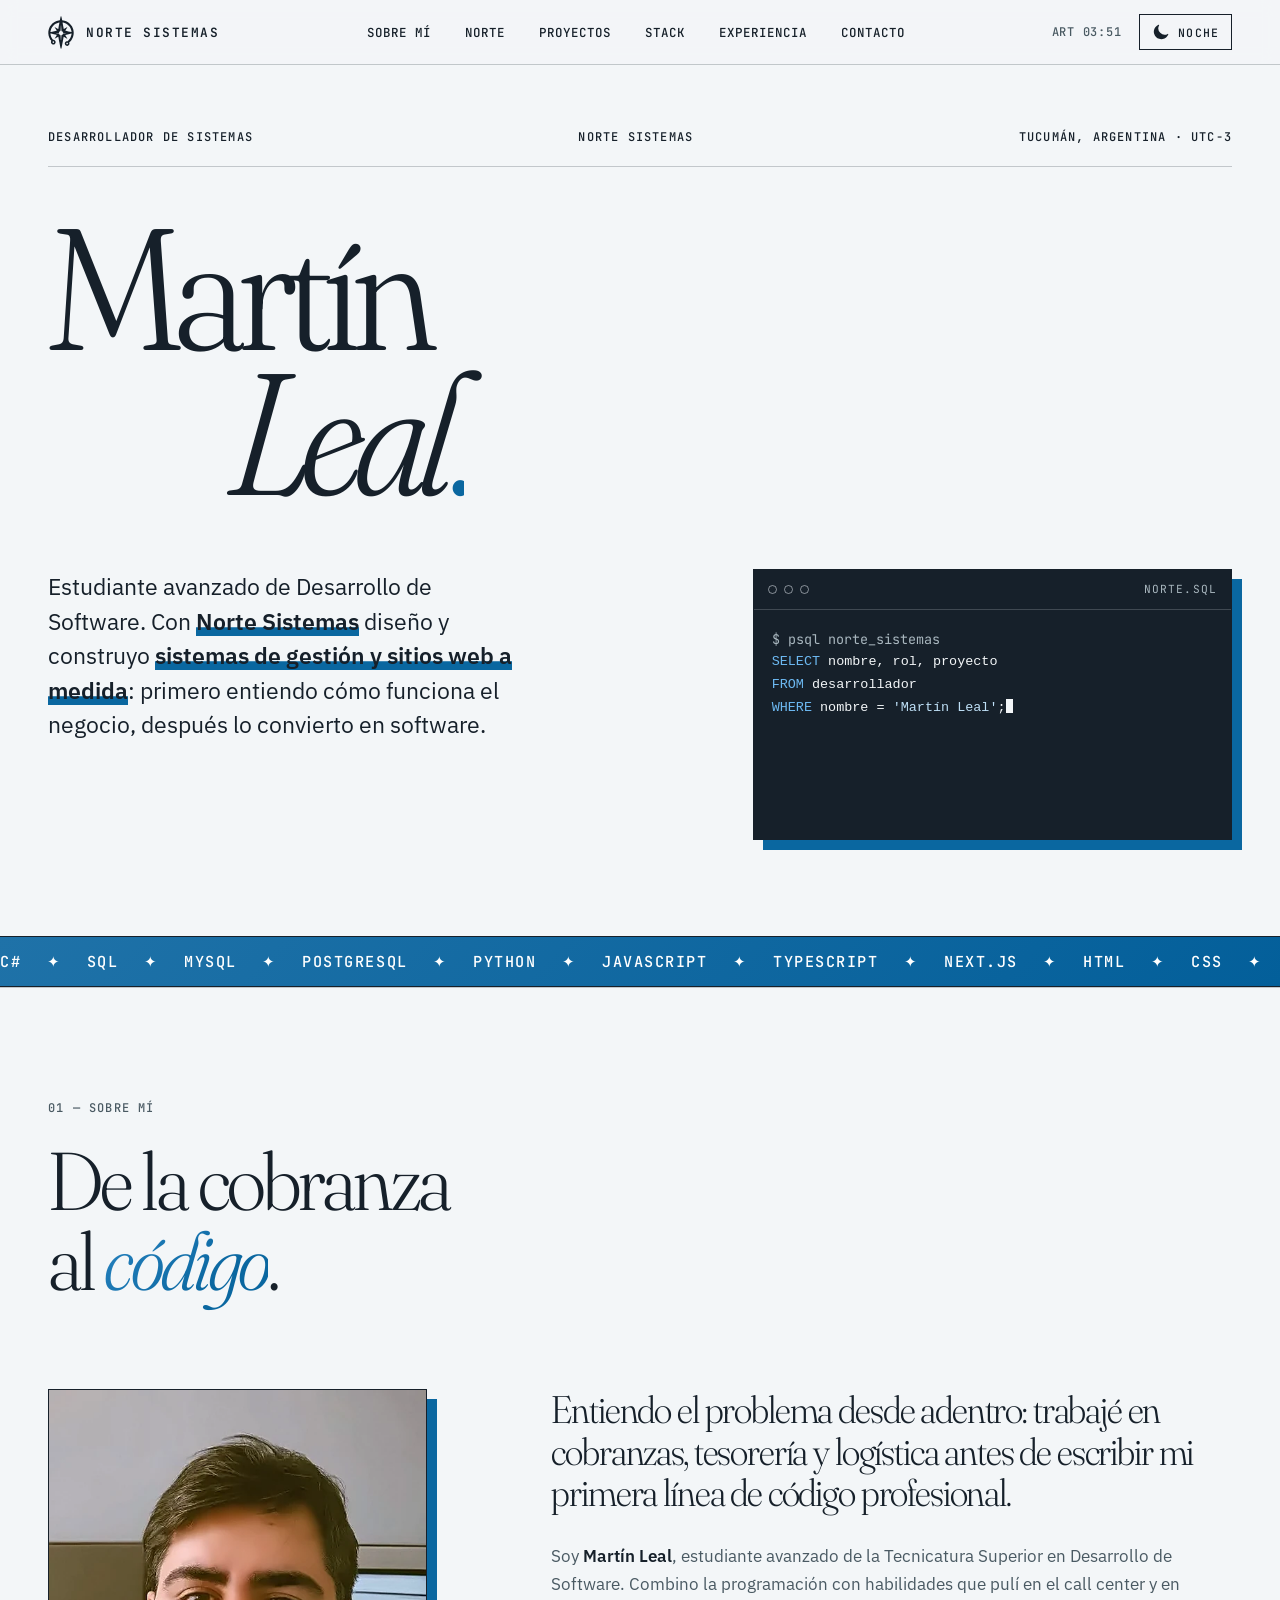
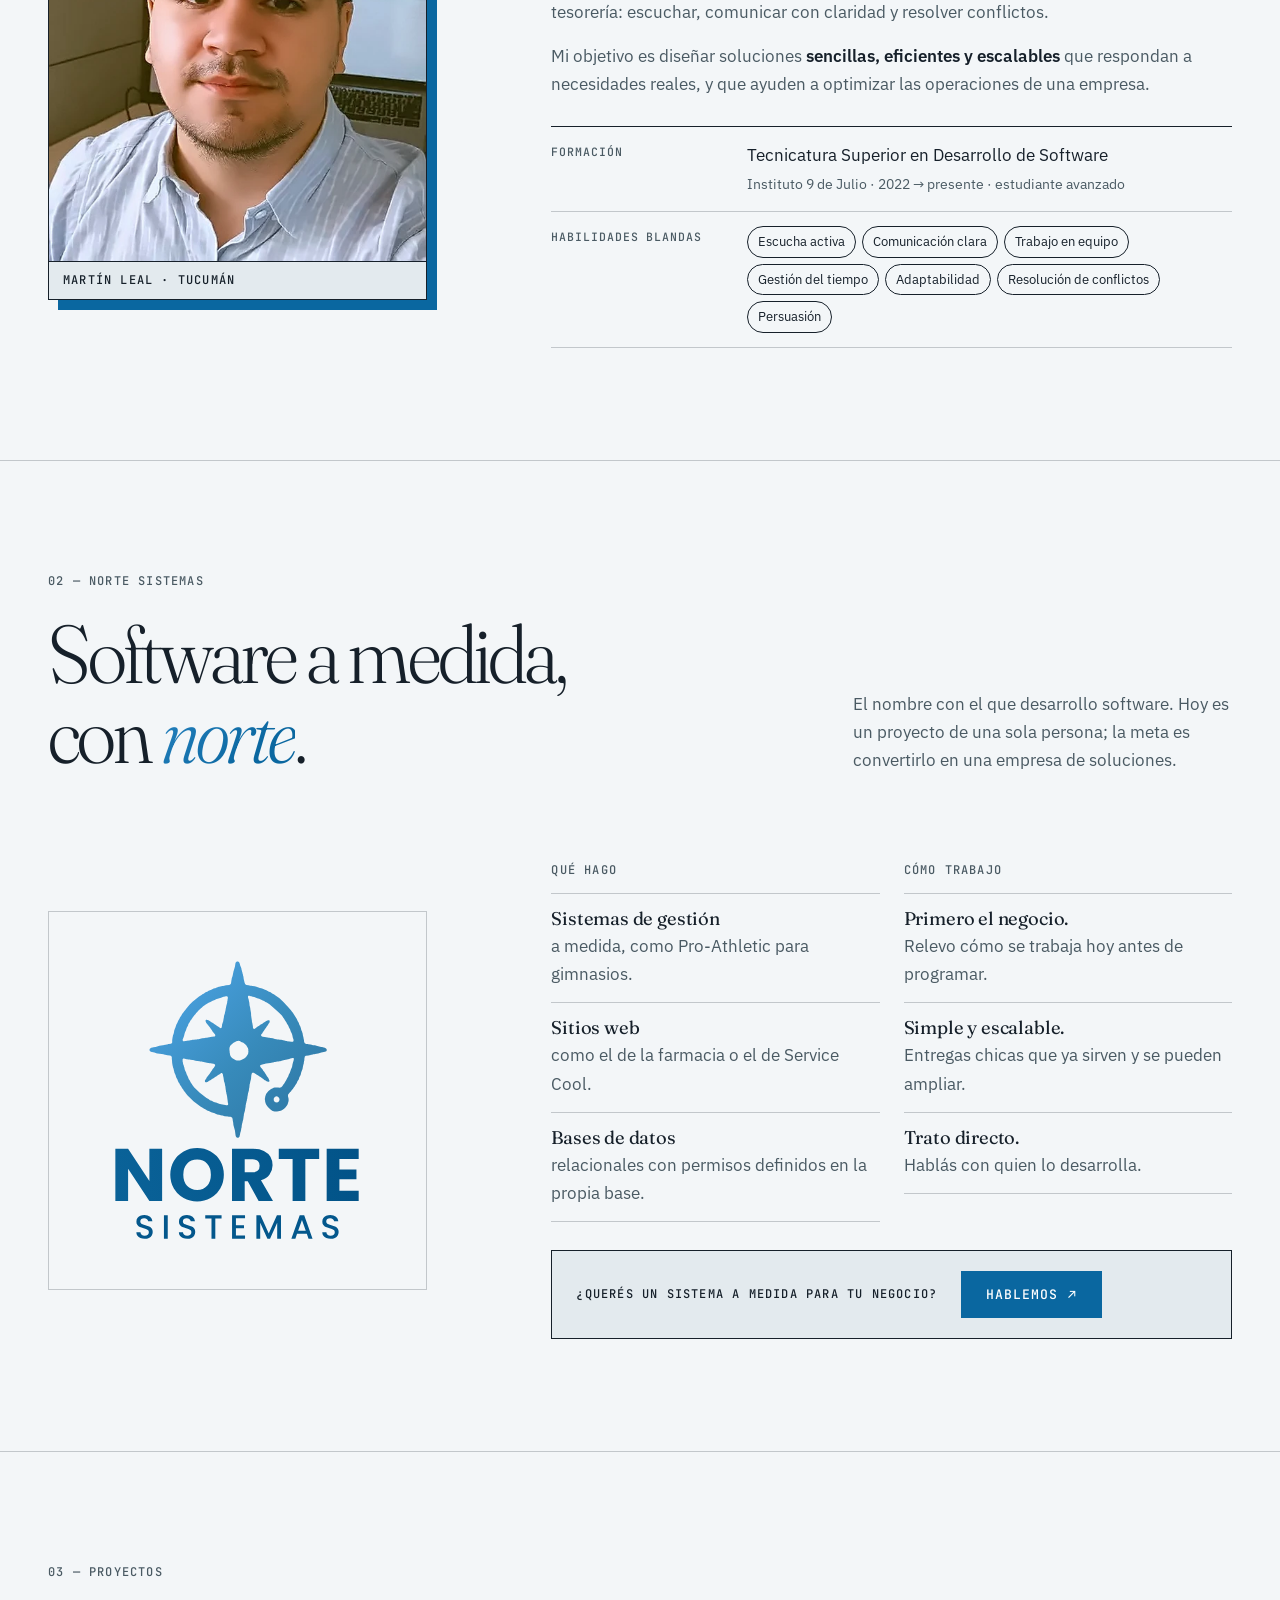
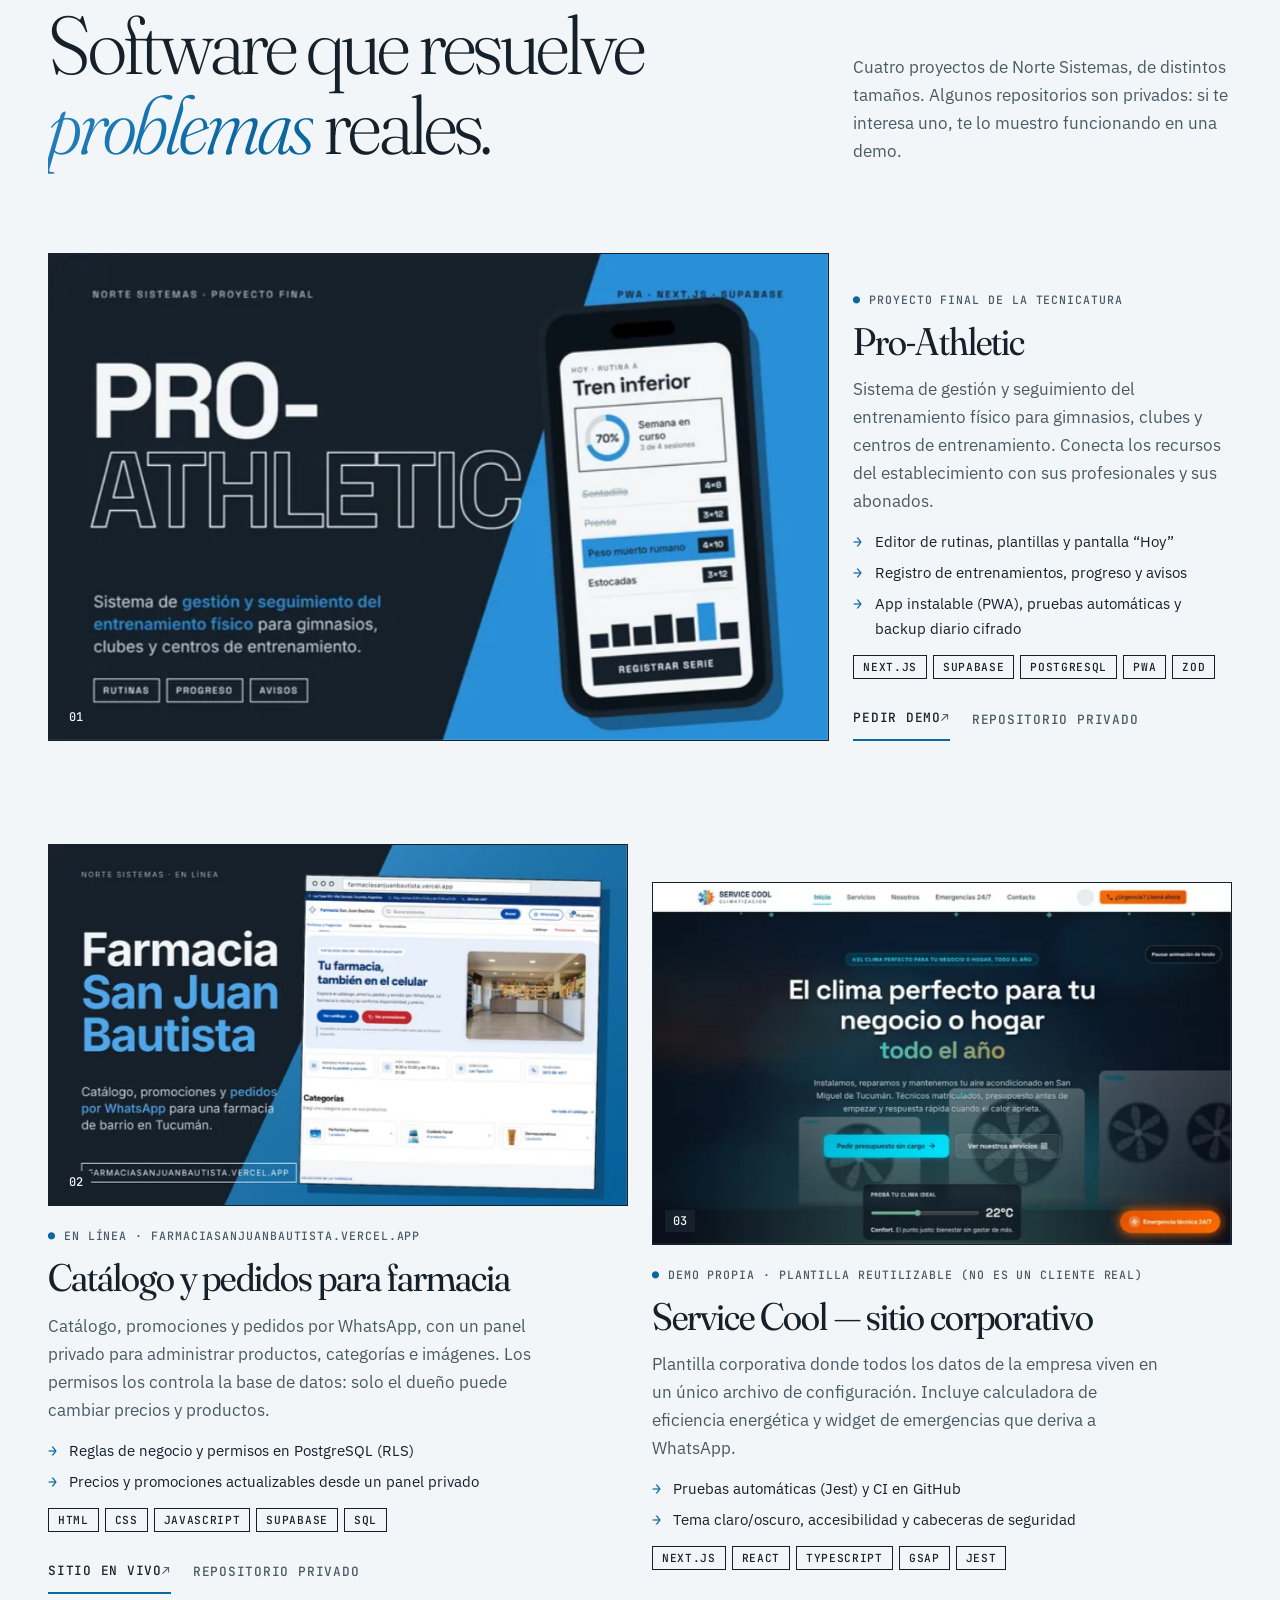
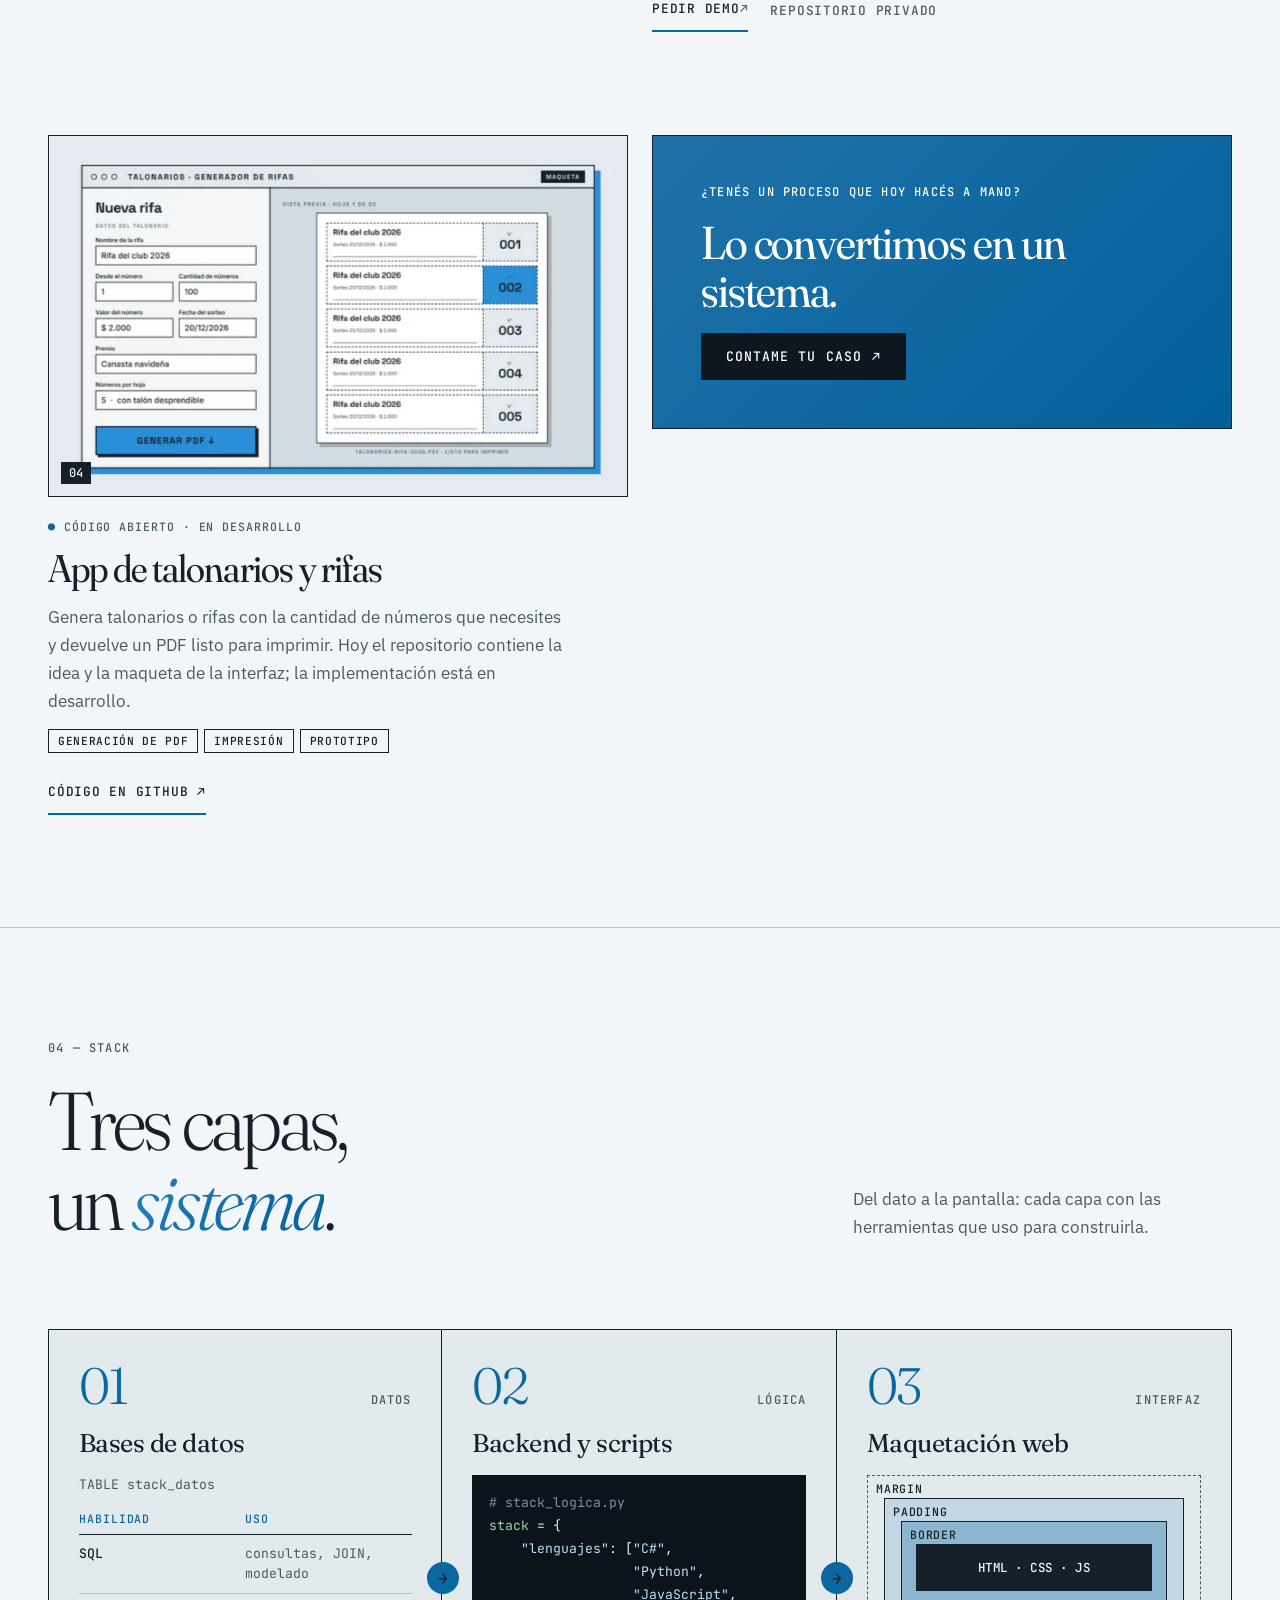
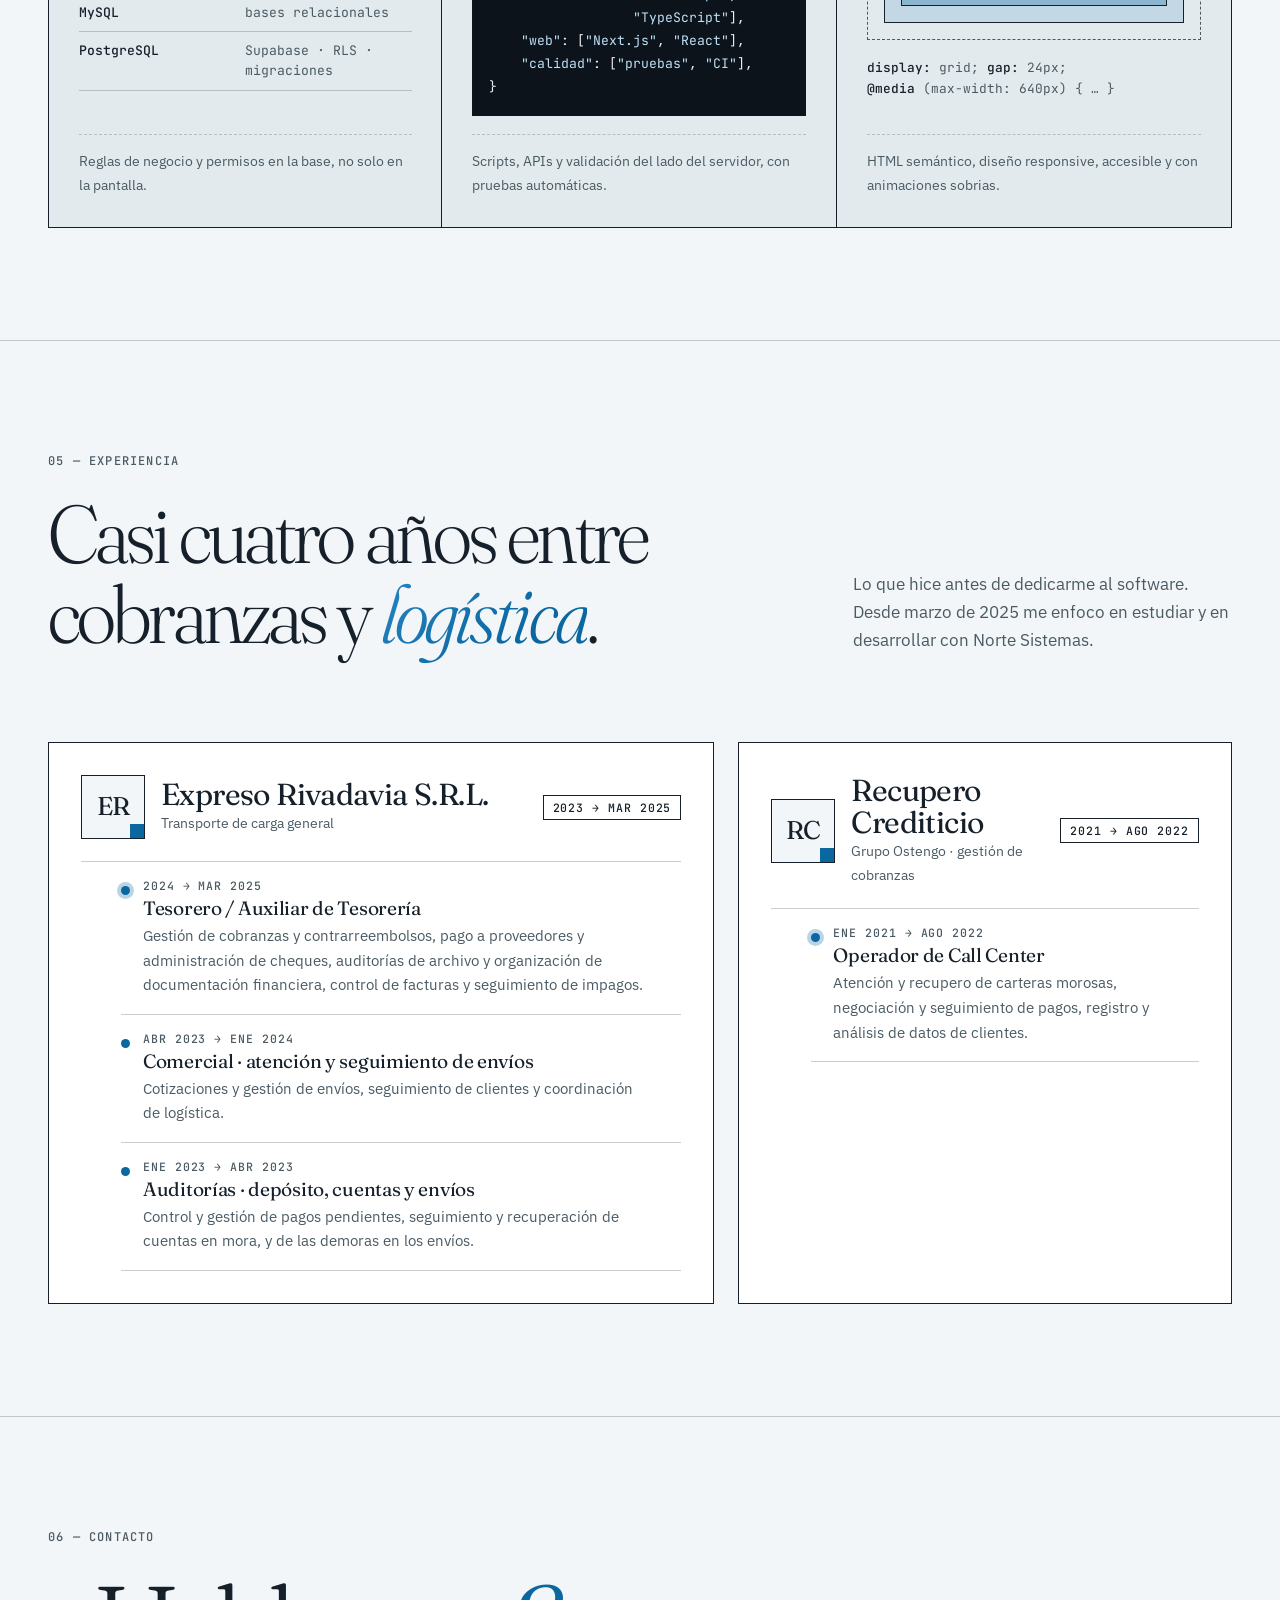
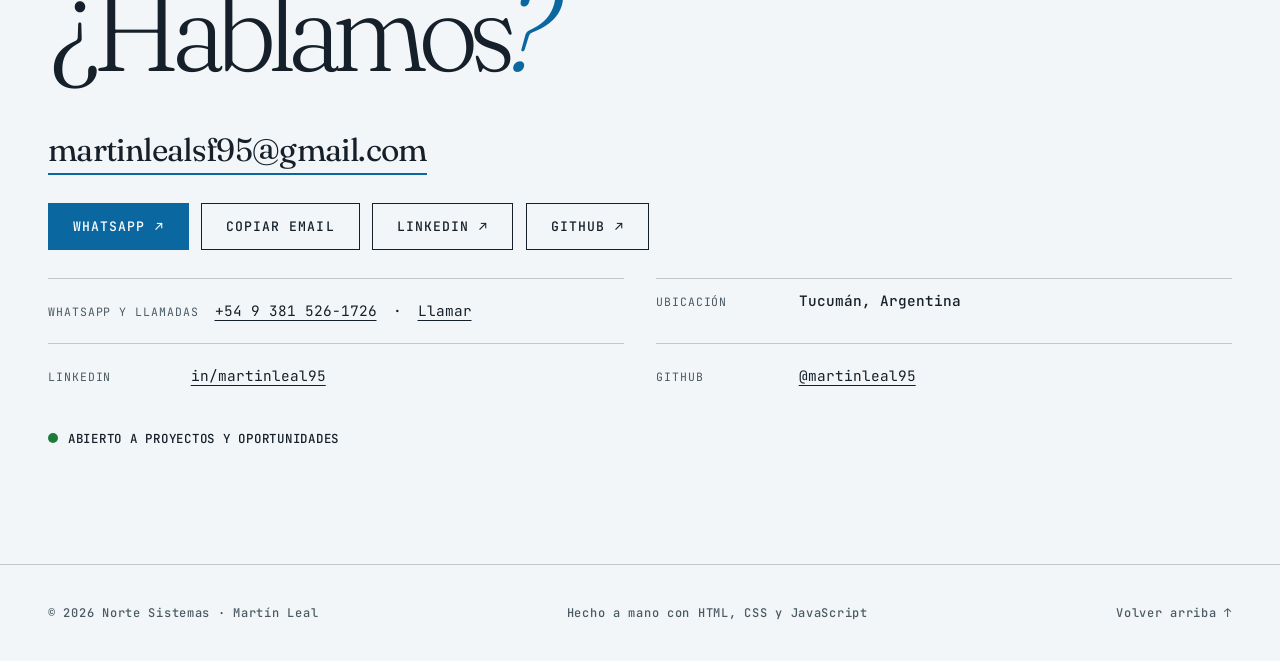
==== commit e6eddf13: "Ronda 5: copy respaldado por proyectos, menos redundancia, enlaces duplicados fuera del arbol de acc" ====
--- a/index.html
+++ b/index.html
@@ -103,15 +103,13 @@
             <div class="terminal__bar" aria-hidden="true"><i></i><i></i><i></i><span>norte.sql</span></div>
             <div class="terminal__body">
               <div class="terminal__cmd" aria-hidden="true">$ psql norte_sistemas</div>
-              <pre class="terminal__sql" id="sql" data-text="SELECT nombre, rol, formacion, proyecto&#10;FROM desarrollador&#10;WHERE nombre = 'Martín Leal';"><span class="kw">SELECT</span> nombre, rol, formacion, proyecto
+              <pre class="terminal__sql" id="sql" data-text="SELECT nombre, rol, proyecto&#10;FROM desarrollador&#10;WHERE nombre = 'Martín Leal';"><span class="kw">SELECT</span> nombre, rol, proyecto
 <span class="kw">FROM</span> desarrollador
 <span class="kw">WHERE</span> nombre = <span class="str">'Martín Leal'</span>;</pre>
               <dl class="terminal__result is-in" id="sql-result">
                 <dt>nombre</dt><dd>Martín Leal</dd>
                 <dt>rol</dt><dd>Desarrollador de sistemas</dd>
-                <dt>formacion</dt><dd>Desarrollo de Software · 2022 → presente</dd>
                 <dt>proyecto</dt><dd>Norte Sistemas</dd>
-                <dt>estado</dt><dd class="ok">abierto a proyectos</dd>
               </dl>
             </div>
           </div>
@@ -144,7 +142,7 @@
 
         <div class="about">
           <figure class="portrait reveal">
-            <img src="assets/martin-810.webp" srcset="assets/martin-540.webp 540w, assets/martin-810.webp 810w, assets/martin-1080.webp 1080w" sizes="(max-width: 960px) 70vw, 30vw" width="810" height="1013" alt="Retrato de Martín Leal, camisa celeste a rayas, frente a una computadora" loading="lazy" decoding="async">
+            <img src="assets/martin-810.webp" srcset="assets/martin-540.webp 540w, assets/martin-810.webp 810w" sizes="(max-width: 960px) 70vw, 30vw" width="810" height="1013" alt="Retrato de Martín Leal, camisa celeste a rayas, frente a una computadora" loading="lazy" decoding="async">
             <figcaption class="label">Martín Leal · Tucumán</figcaption>
           </figure>
 
@@ -157,7 +155,6 @@
 
             <dl class="facts reveal" style="--i:2">
               <div><dt>Formación</dt><dd>Tecnicatura Superior en Desarrollo de Software<br><span>Instituto 9 de Julio · 2022 → presente · estudiante avanzado</span></dd></div>
-              <div><dt>Ubicación</dt><dd>Tucumán, Argentina</dd></div>
               <div><dt>Habilidades blandas</dt><dd>
                 <ul class="chips"><li>Escucha activa</li><li>Comunicación clara</li><li>Trabajo en equipo</li><li>Gestión del tiempo</li><li>Adaptabilidad</li><li>Resolución de conflictos</li><li>Persuasión</li></ul>
               </dd></div>
@@ -189,9 +186,9 @@
             <article class="norte__col reveal">
               <p class="label label--muted">Qué hago</p>
               <ul class="norte__list">
-                <li><b>Sistemas de gestión</b> para comercios, clubes y empresas chicas.</li>
-                <li><b>Sitios web</b> rápidos, accesibles y fáciles de mantener.</li>
-                <li><b>Bases de datos</b> bien modeladas, con permisos y respaldos.</li>
+                <li><b>Sistemas de gestión</b> a medida, como Pro-Athletic para gimnasios.</li>
+                <li><b>Sitios web</b> como el de la farmacia o el de Service Cool.</li>
+                <li><b>Bases de datos</b> relacionales con permisos definidos en la propia base.</li>
               </ul>
             </article>
             <article class="norte__col reveal" style="--i:1">
@@ -227,7 +224,7 @@
 
           <!-- 01 · Pro-Athletic -->
           <article class="project project--feature">
-            <a class="project__media" href="mailto:martinlealsf95@gmail.com?subject=Demo%20de%20Pro-Athletic" aria-label="Pedir demo de Pro-Athletic (abre tu correo)" tabindex="-1" data-tilt>
+            <a class="project__media" href="mailto:martinlealsf95@gmail.com?subject=Demo%20de%20Pro-Athletic" tabindex="-1" aria-hidden="true" data-tilt>
               <span class="project__index" aria-hidden="true">01</span>
               <img class="shot" src="assets/projects/pro-athletic-960.webp" srcset="assets/projects/pro-athletic-640.webp 640w, assets/projects/pro-athletic-960.webp 960w, assets/projects/pro-athletic.webp 1600w" sizes="(max-width: 960px) 100vw, 50vw" width="1600" height="1000" alt="Portada de Pro-Athletic: el nombre del proyecto junto a la pantalla de rutina del día en un celular" loading="lazy" decoding="async">
               <span class="project__cta">Pedir demo ↗</span>
@@ -248,7 +245,7 @@
 
           <!-- 02 · Farmacia -->
           <article class="project">
-            <a class="project__media" href="https://farmaciasanjuanbautista.vercel.app/" target="_blank" rel="noopener" aria-label="Ver en línea: sitio de la farmacia (pestaña nueva)" tabindex="-1" data-tilt>
+            <a class="project__media" href="https://farmaciasanjuanbautista.vercel.app/" target="_blank" rel="noopener" tabindex="-1" aria-hidden="true" data-tilt>
               <span class="project__index" aria-hidden="true">02</span>
               <img class="shot" src="assets/projects/farmacia-960.webp" srcset="assets/projects/farmacia-640.webp 640w, assets/projects/farmacia-960.webp 960w, assets/projects/farmacia.webp 1600w" sizes="(max-width: 960px) 100vw, 50vw" width="1600" height="1000" alt="Sitio de la Farmacia San Juan Bautista en línea: portada con catálogo, promociones, horarios, dirección y botón de WhatsApp" loading="lazy" decoding="async">
               <span class="project__cta">Ver en línea ↗</span>
@@ -268,7 +265,7 @@
 
           <!-- 03 · Climatización -->
           <article class="project">
-            <a class="project__media" href="mailto:martinlealsf95@gmail.com?subject=Demo%20del%20sitio%20para%20climatizaci%C3%B3n" aria-label="Pedir demo del sitio de Service Cool (abre tu correo)" tabindex="-1" data-tilt>
+            <a class="project__media" href="mailto:martinlealsf95@gmail.com?subject=Demo%20del%20sitio%20para%20climatizaci%C3%B3n" tabindex="-1" aria-hidden="true" data-tilt>
               <span class="project__index" aria-hidden="true">03</span>
               <img class="shot" src="assets/projects/climatizacion-960.webp" srcset="assets/projects/climatizacion-640.webp 640w, assets/projects/climatizacion-960.webp 960w, assets/projects/climatizacion.webp 1600w" sizes="(max-width: 960px) 100vw, 50vw" width="1600" height="1000" alt="Captura del inicio del sitio de Service Cool: título «El clima perfecto para tu negocio o hogar» y botón para pedir presupuesto" loading="lazy" decoding="async">
               <span class="project__cta">Pedir demo ↗</span>
@@ -288,7 +285,7 @@
 
           <!-- 04 · Talonarios -->
           <article class="project">
-            <a class="project__media" href="https://github.com/martinleal95/app-talonarios" target="_blank" rel="noopener" aria-label="Ver código de app-talonarios en GitHub (pestaña nueva)" tabindex="-1" data-tilt>
+            <a class="project__media" href="https://github.com/martinleal95/app-talonarios" target="_blank" rel="noopener" tabindex="-1" aria-hidden="true" data-tilt>
               <span class="project__index" aria-hidden="true">04</span>
               <img class="shot" src="assets/projects/talonarios-960.webp" srcset="assets/projects/talonarios-640.webp 640w, assets/projects/talonarios-960.webp 960w, assets/projects/talonarios.webp 1600w" sizes="(max-width: 960px) 100vw, 50vw" width="1600" height="1000" alt="Maqueta de la app de talonarios: formulario con los datos de la rifa y vista previa del PDF con talones numerados" loading="lazy" decoding="async">
               <span class="project__cta">Ver código ↗</span>
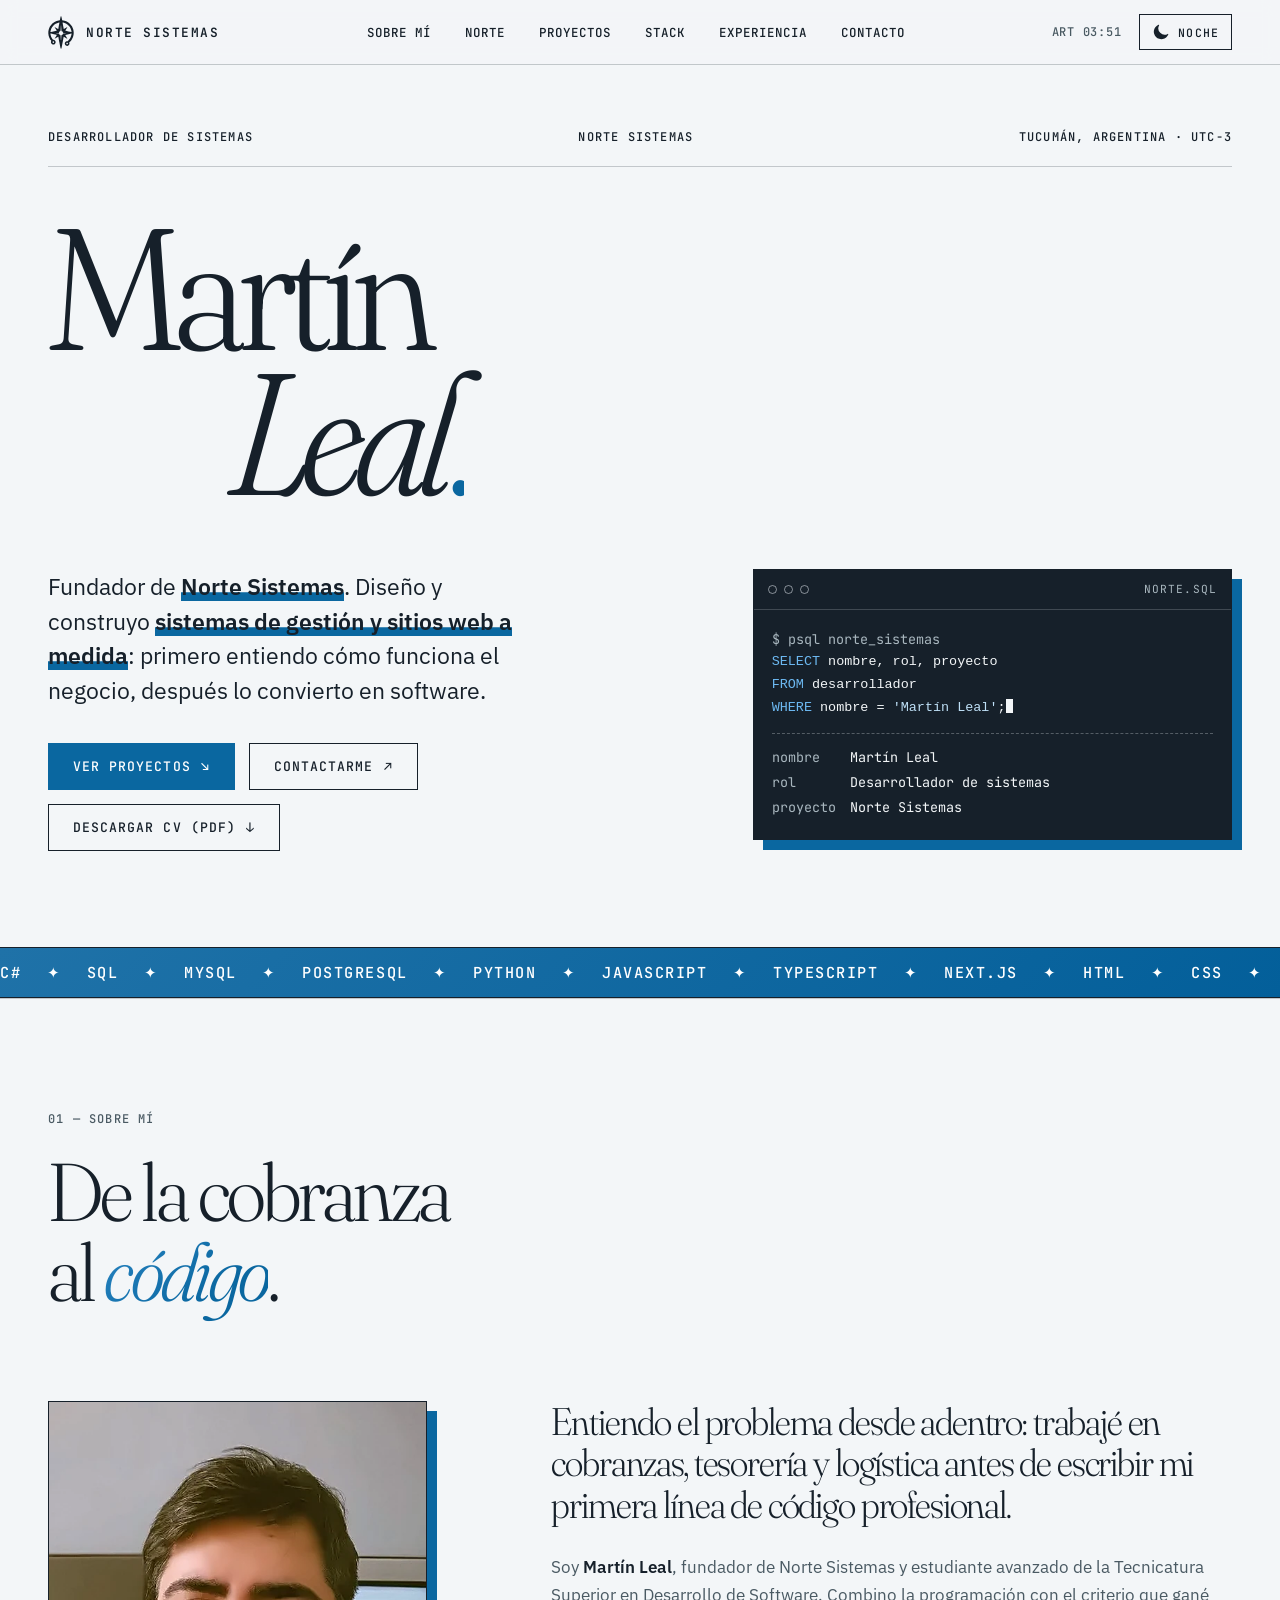
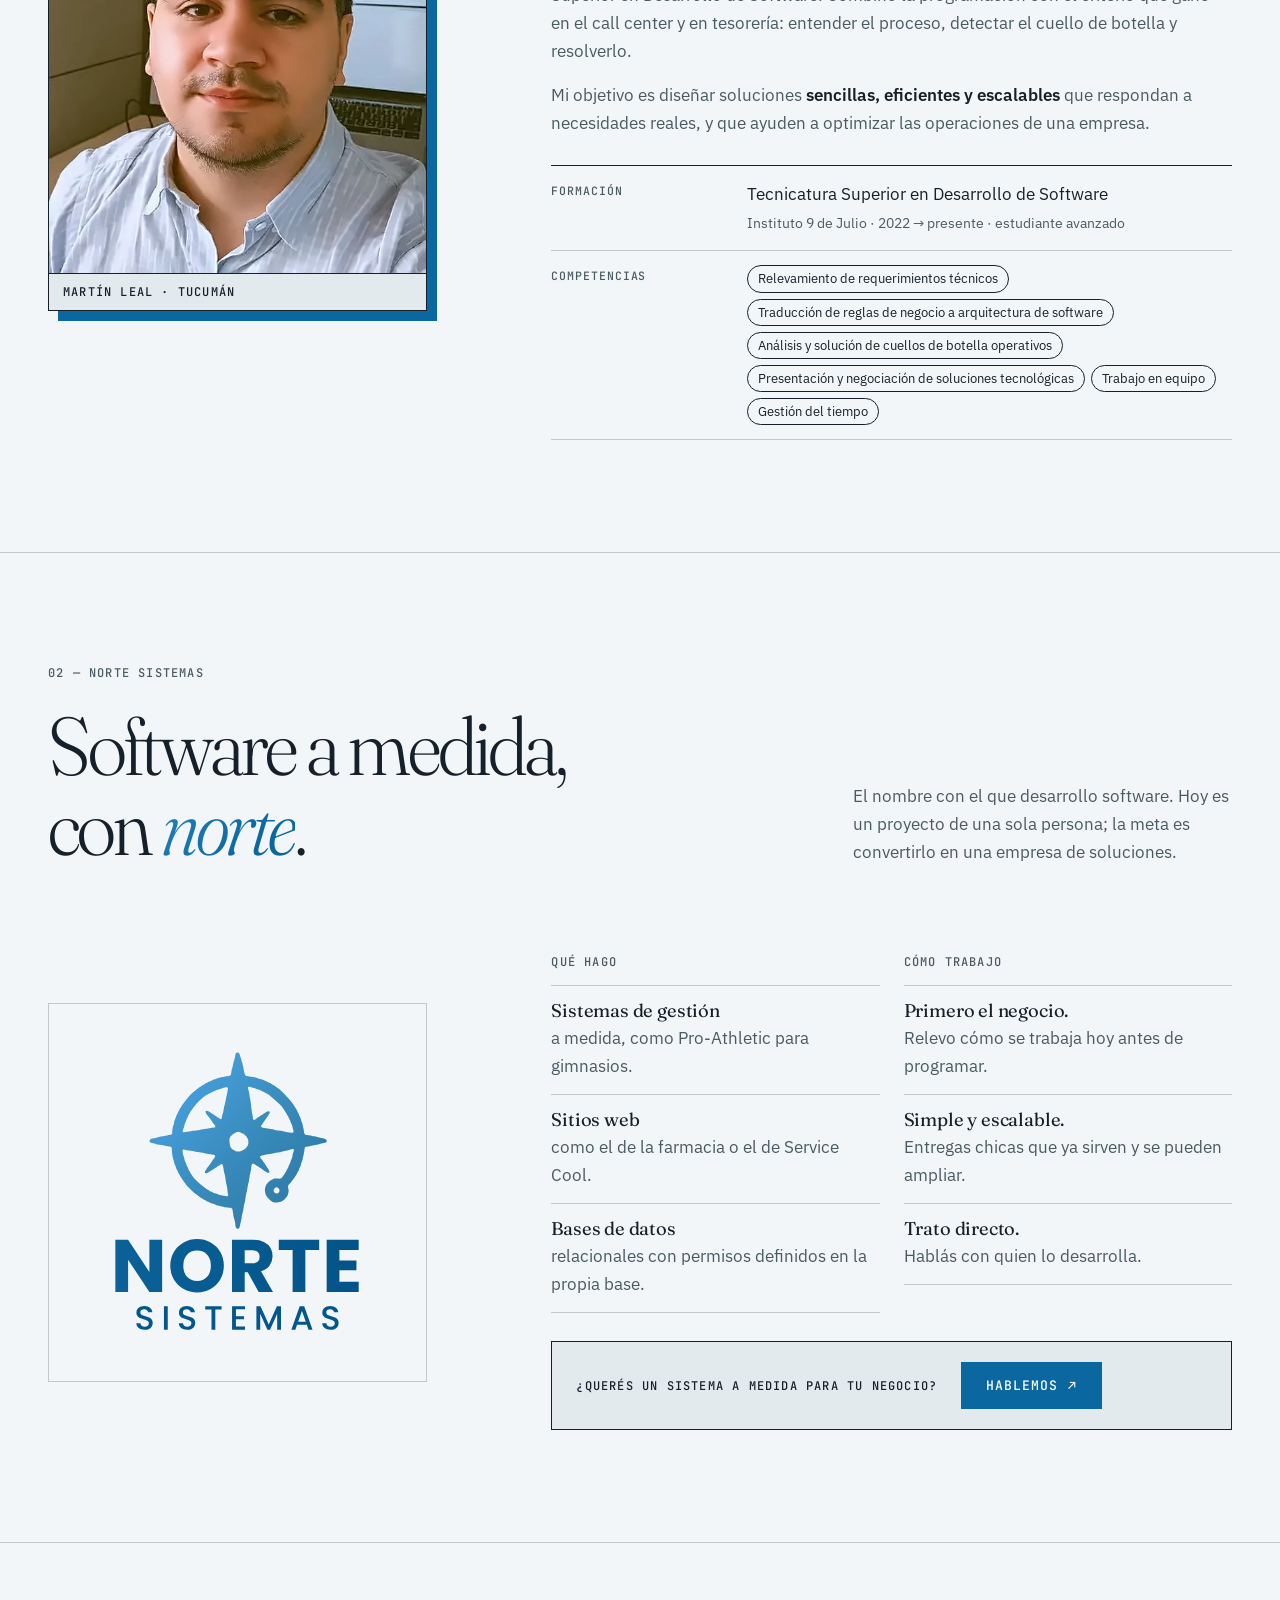
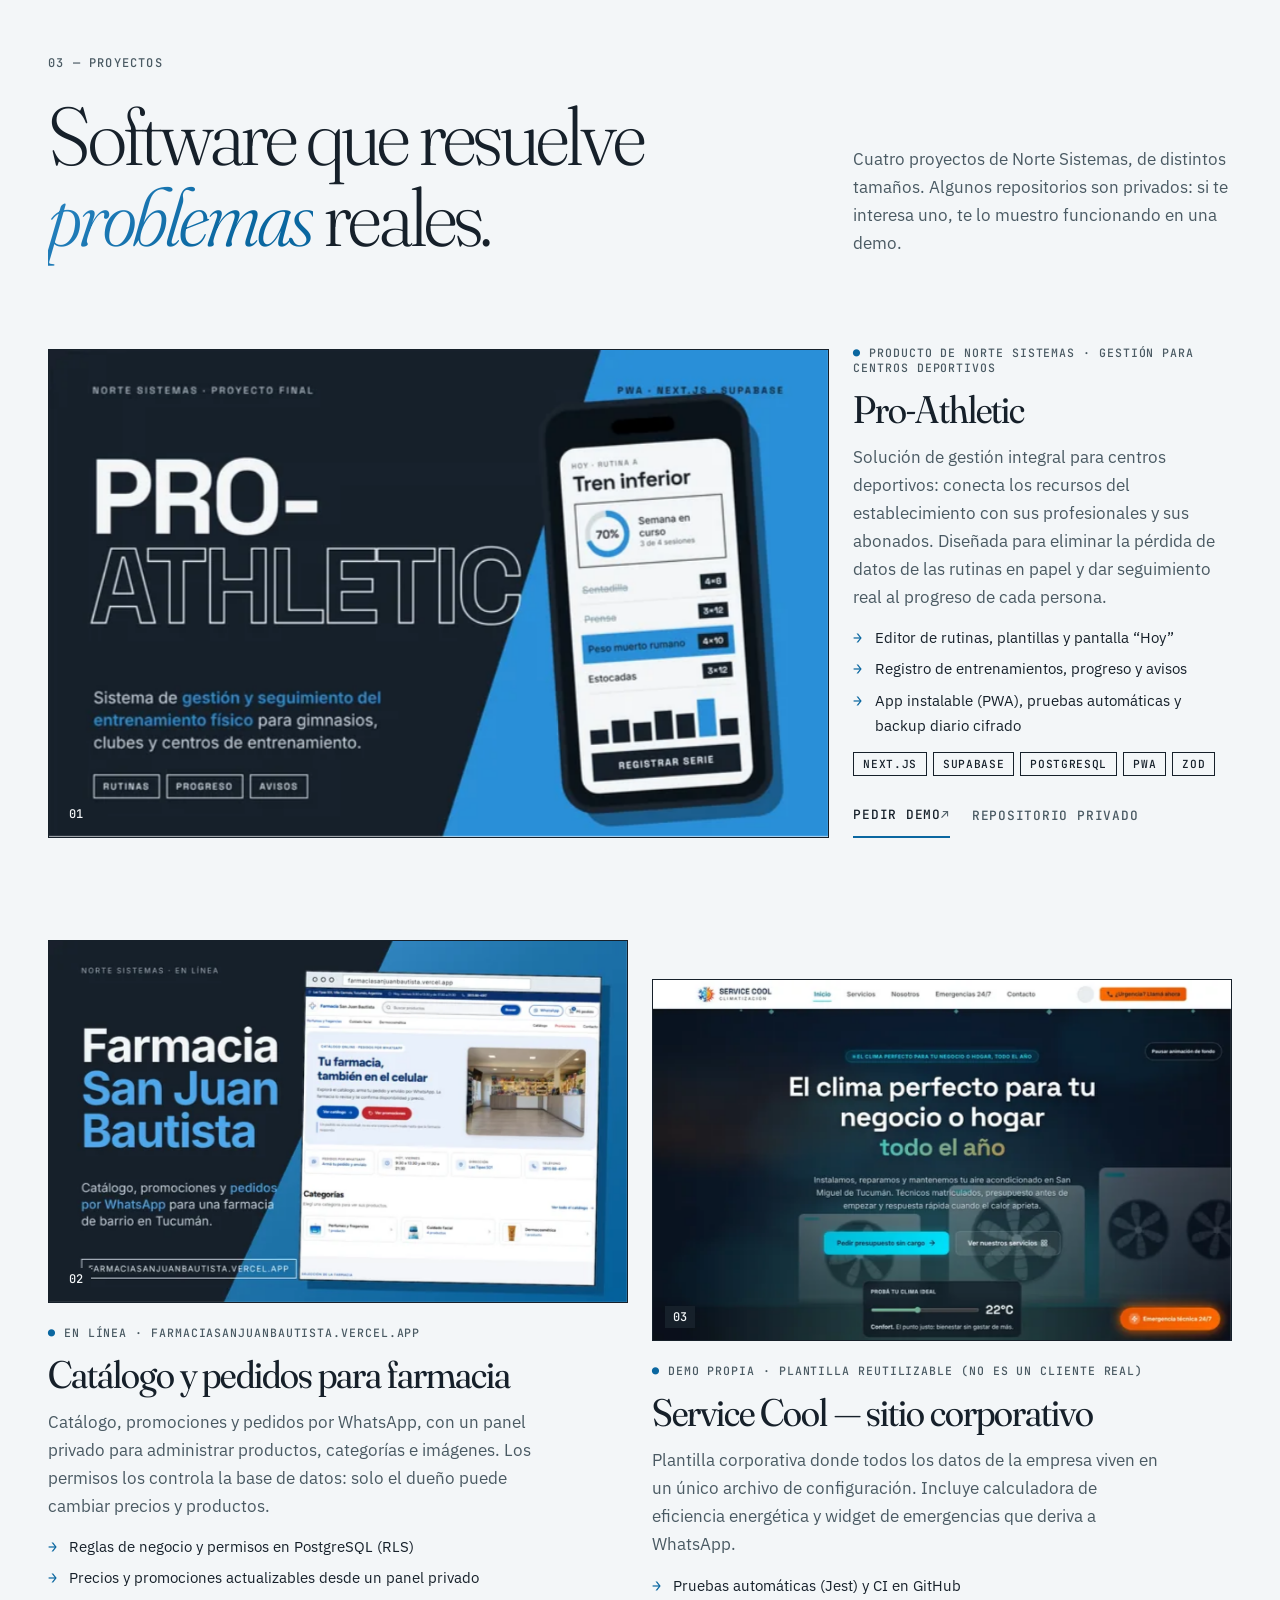
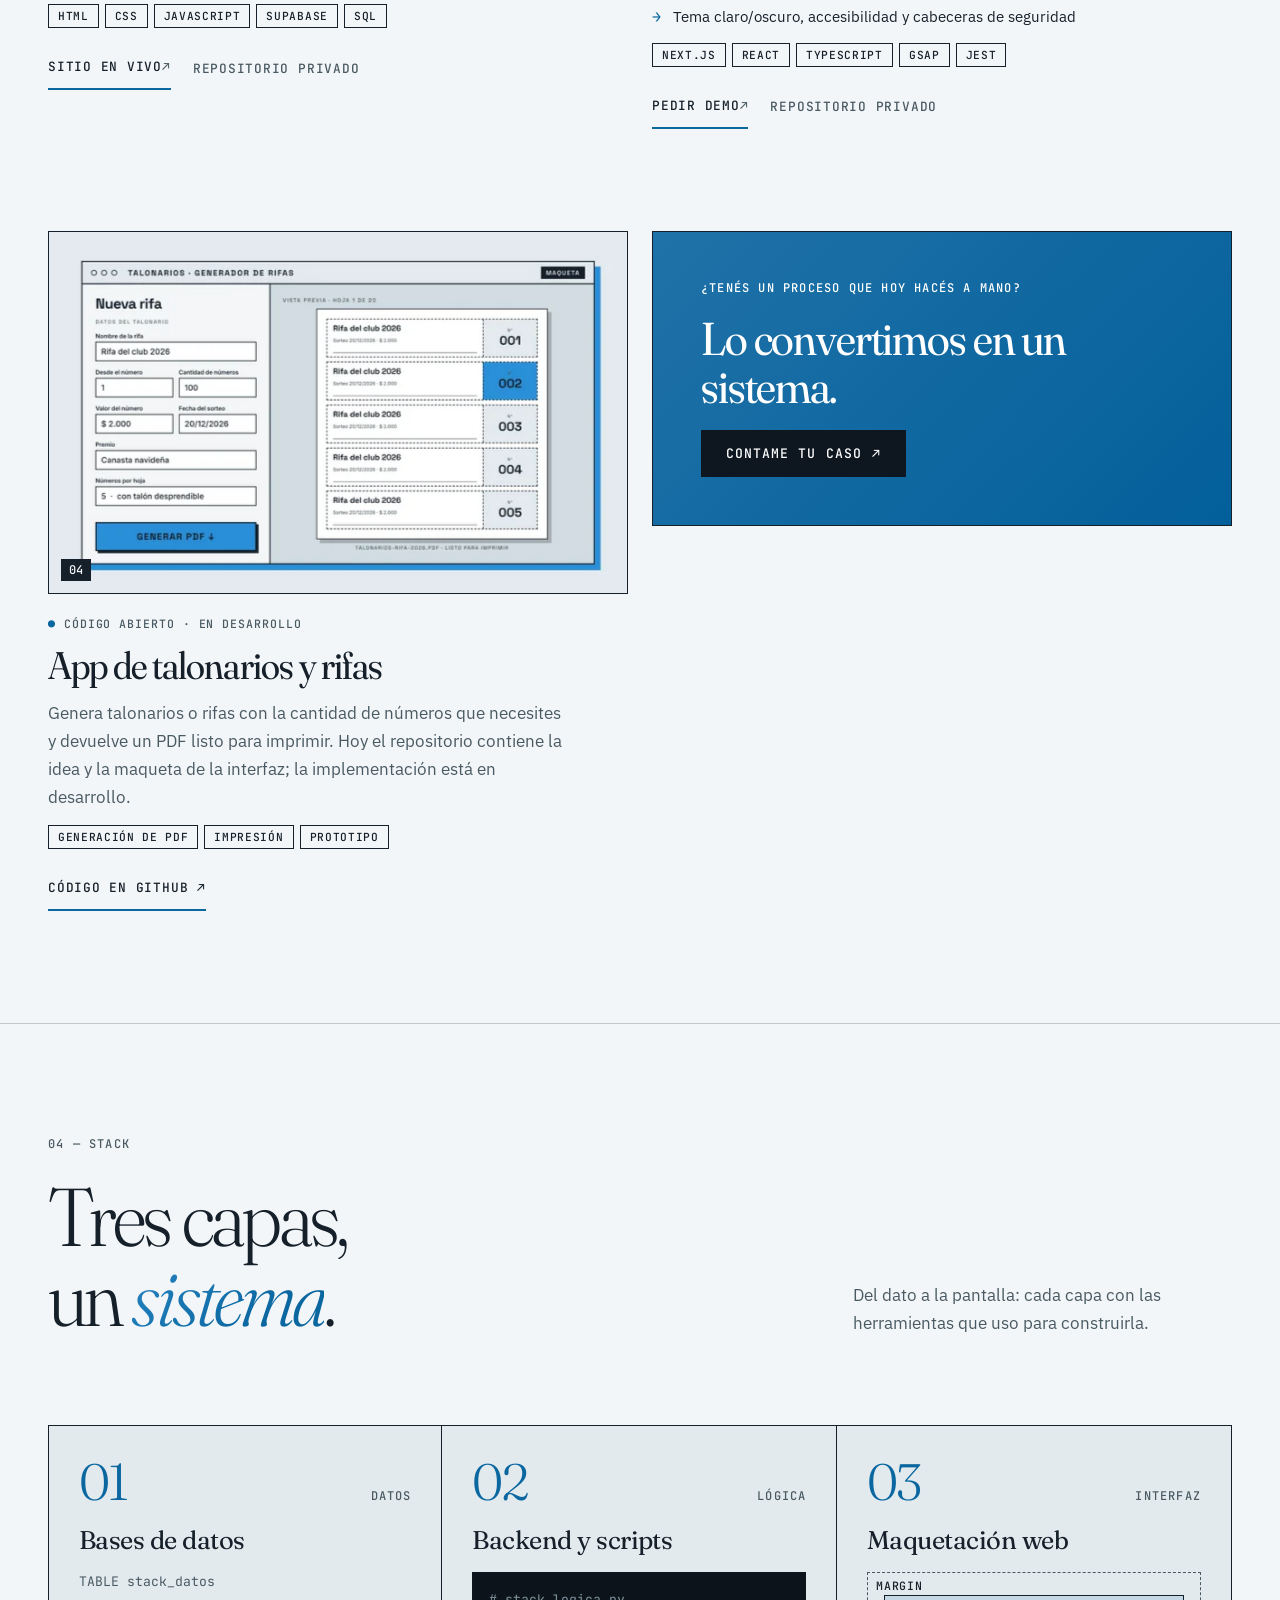
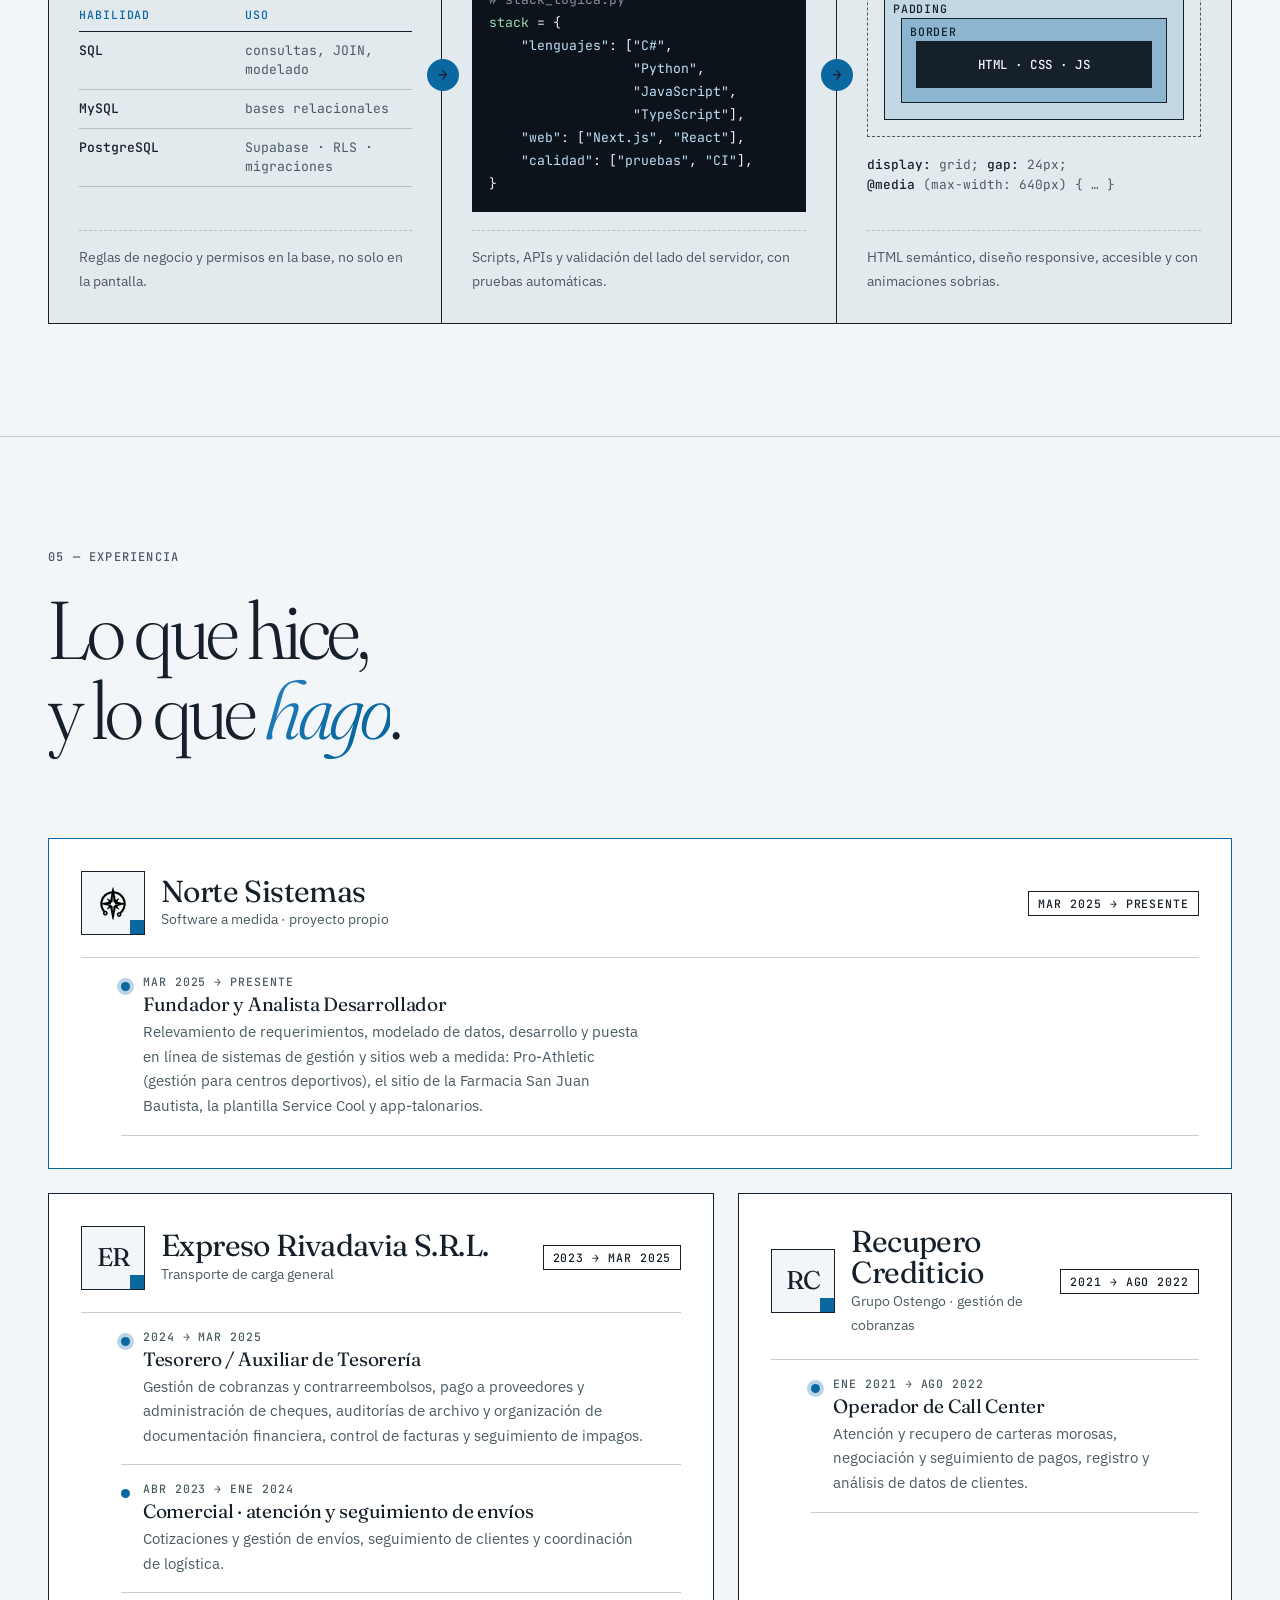
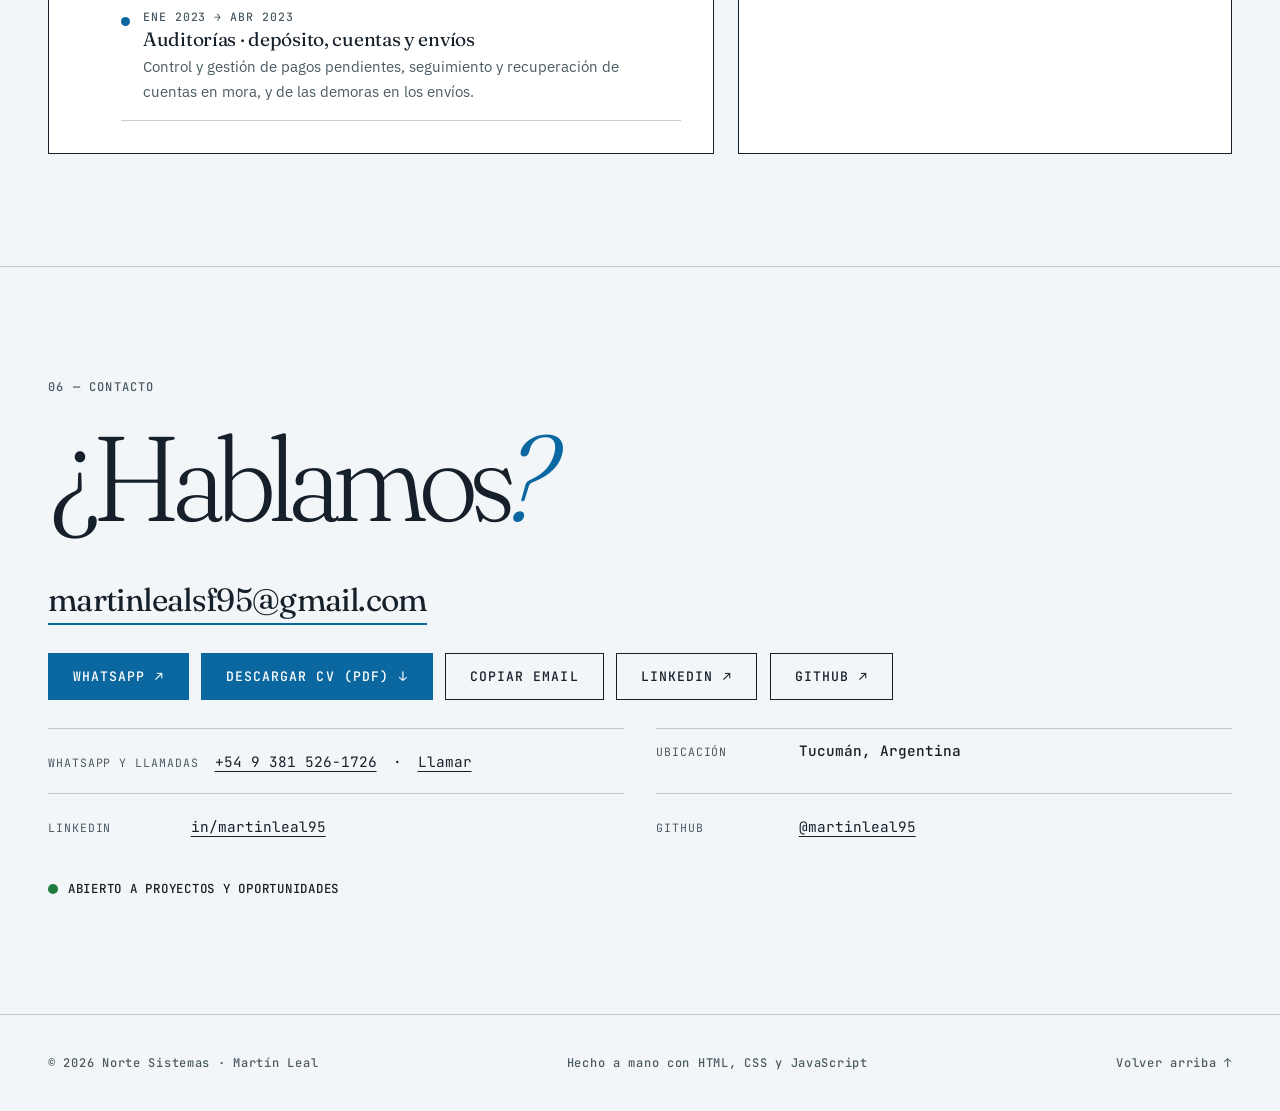
==== commit 9afc2014: "Pro-Athletic como producto, Norte Sistemas en la experiencia, competencias en jerga de negocio y CV " ====
--- a/index.html
+++ b/index.html
@@ -26,7 +26,7 @@
   <meta name="twitter:image" content="https://martinleal95.github.io/portafolio/assets/brand/og-image.png">
   <meta property="og:site_name" content="Norte Sistemas">
   <meta name="color-scheme" content="light dark">
-  <script type="application/ld+json">{"@context":"https://schema.org","@type":"Person","name":"Martín Leal","jobTitle":"Desarrollador de sistemas","description":"Estudiante avanzado de Desarrollo de Software. Sistemas de gestión y sitios web a medida con Norte Sistemas.","image":"https://martinleal95.github.io/portafolio/assets/brand/og-image.png","knowsAbout":["SQL","Python","Next.js","Supabase","PostgreSQL"],"url":"https://martinleal95.github.io/portafolio/","email":"martinlealsf95@gmail.com","telephone":"+5493815261726","sameAs":["https://github.com/martinleal95","https://www.linkedin.com/in/martinleal95/"],"worksFor":{"@type":"Organization","name":"Norte Sistemas"},"address":{"@type":"PostalAddress","addressRegion":"Tucumán","addressCountry":"AR"}}</script>
+  <script type="application/ld+json">{"@context":"https://schema.org","@type":"Person","name":"Martín Leal","jobTitle":"Desarrollador de sistemas","description":"Fundador y analista desarrollador de Norte Sistemas. Sistemas de gestión y sitios web a medida.","image":"https://martinleal95.github.io/portafolio/assets/brand/og-image.png","knowsAbout":["SQL","Python","Next.js","Supabase","PostgreSQL"],"url":"https://martinleal95.github.io/portafolio/","email":"martinlealsf95@gmail.com","telephone":"+5493815261726","sameAs":["https://github.com/martinleal95","https://www.linkedin.com/in/martinleal95/"],"worksFor":{"@type":"Organization","name":"Norte Sistemas"},"address":{"@type":"PostalAddress","addressRegion":"Tucumán","addressCountry":"AR"}}</script>
 
   <link rel="preconnect" href="https://fonts.googleapis.com">
   <link rel="preconnect" href="https://fonts.gstatic.com" crossorigin>
@@ -96,7 +96,7 @@
 
         <div class="hero__grid">
           <p class="hero__lead reveal">
-            Estudiante avanzado de Desarrollo de Software. Con <strong>Norte Sistemas</strong> diseño y construyo <strong>sistemas de gestión y sitios web a medida</strong>: primero entiendo cómo funciona el negocio, después lo convierto en software.
+            Fundador de <strong>Norte Sistemas</strong>. Diseño y construyo <strong>sistemas de gestión y sitios web a medida</strong>: primero entiendo cómo funciona el negocio, después lo convierto en software.
           </p>
 
           <div class="terminal reveal" style="--i:2" role="group" aria-label="Consulta SQL de presentación">
@@ -117,6 +117,7 @@
           <div class="hero__actions reveal" style="--i:1">
             <a class="btn btn--signal" href="#proyectos" data-magnetic>Ver proyectos <span class="arrow" aria-hidden="true">↘</span></a>
             <a class="btn" href="#contacto" data-magnetic>Contactarme <span class="arrow" aria-hidden="true">↗</span></a>
+            <a class="btn" href="assets/Martin-Leal-CV.pdf" download data-magnetic>Descargar CV (PDF) <span class="arrow" aria-hidden="true">↓</span></a>
           </div>
         </div>
       </div>
@@ -149,14 +150,14 @@
           <div class="about__body">
             <p class="about__statement reveal">Entiendo el problema desde adentro: trabajé en cobranzas, tesorería y logística antes de escribir mi primera línea de código profesional.</p>
             <div class="about__text reveal" style="--i:1">
-              <p>Soy <strong>Martín Leal</strong>, estudiante avanzado de la Tecnicatura Superior en Desarrollo de Software. Combino la programación con habilidades que pulí en el call center y en tesorería: escuchar, comunicar con claridad y resolver conflictos.</p>
+              <p>Soy <strong>Martín Leal</strong>, fundador de Norte Sistemas y estudiante avanzado de la Tecnicatura Superior en Desarrollo de Software. Combino la programación con el criterio que gané en el call center y en tesorería: entender el proceso, detectar el cuello de botella y resolverlo.</p>
               <p>Mi objetivo es diseñar soluciones <strong>sencillas, eficientes y escalables</strong> que respondan a necesidades reales, y que ayuden a optimizar las operaciones de una empresa.</p>
             </div>
 
             <dl class="facts reveal" style="--i:2">
               <div><dt>Formación</dt><dd>Tecnicatura Superior en Desarrollo de Software<br><span>Instituto 9 de Julio · 2022 → presente · estudiante avanzado</span></dd></div>
-              <div><dt>Habilidades blandas</dt><dd>
-                <ul class="chips"><li>Escucha activa</li><li>Comunicación clara</li><li>Trabajo en equipo</li><li>Gestión del tiempo</li><li>Adaptabilidad</li><li>Resolución de conflictos</li><li>Persuasión</li></ul>
+              <div><dt>Competencias</dt><dd>
+                <ul class="chips"><li>Relevamiento de requerimientos técnicos</li><li>Traducción de reglas de negocio a arquitectura de software</li><li>Análisis y solución de cuellos de botella operativos</li><li>Presentación y negociación de soluciones tecnológicas</li><li>Trabajo en equipo</li><li>Gestión del tiempo</li></ul>
               </dd></div>
             </dl>
           </div>
@@ -230,9 +231,9 @@
               <span class="project__cta">Pedir demo ↗</span>
             </a>
             <div class="project__body reveal">
-              <p class="project__state">Proyecto final de la tecnicatura</p>
+              <p class="project__state">Producto de Norte Sistemas · gestión para centros deportivos</p>
               <h3 class="project__title">Pro-Athletic</h3>
-              <p class="project__desc">Sistema de gestión y seguimiento del entrenamiento físico para gimnasios, clubes y centros de entrenamiento. Conecta los recursos del establecimiento con sus profesionales y sus abonados.</p>
+              <p class="project__desc">Solución de gestión integral para centros deportivos: conecta los recursos del establecimiento con sus profesionales y sus abonados. Diseñada para eliminar la pérdida de datos de las rutinas en papel y dar seguimiento real al progreso de cada persona.</p>
               <ul class="project__points">
                 <li>Editor de rutinas, plantillas y pantalla “Hoy”</li>
                 <li>Registro de entrenamientos, progreso y avisos</li>
@@ -380,13 +381,31 @@
         <header class="section__head">
           <p class="label label--muted reveal">05 — Experiencia</p>
           <h2 class="title" id="exp-title">
-            <span class="mask"><span>Casi cuatro años entre</span></span>
-            <span class="mask" style="--i:1"><span>cobranzas y <em>logística</em>.</span></span>
+            <span class="mask"><span>Lo que hice,</span></span>
+            <span class="mask" style="--i:1"><span>y lo que <em>hago</em>.</span></span>
           </h2>
-          <p class="section__intro reveal">Lo que hice antes de dedicarme al software. Desde marzo de 2025 me enfoco en estudiar y en desarrollar con Norte Sistemas.</p>
+          <p class="section__intro reveal">Mi trayectoria: desde marzo de 2025 desarrollo software con Norte Sistemas, y antes pasé casi cuatro años en cobranzas, tesorería y logística.</p>
         </header>
 
         <div class="companies">
+          <article class="company company--now reveal">
+            <header class="company__head">
+              <span class="company__mark" aria-hidden="true"><svg viewBox="0 0 467 597" width="26" height="33"><use href="#emblem"/></svg></span>
+              <div>
+                <h3 class="company__name">Norte Sistemas</h3>
+                <p class="company__sector">Software a medida · proyecto propio</p>
+              </div>
+              <span class="company__years">mar 2025 → presente</span>
+            </header>
+            <ol class="roles">
+              <li>
+                <p class="role__when">Mar 2025 → presente</p>
+                <h4 class="role__title">Fundador y Analista Desarrollador</h4>
+                <p class="role__desc">Relevamiento de requerimientos, modelado de datos, desarrollo y puesta en línea de sistemas de gestión y sitios web a medida: Pro-Athletic (gestión para centros deportivos), el sitio de la Farmacia San Juan Bautista, la plantilla Service Cool y app-talonarios.</p>
+              </li>
+            </ol>
+          </article>
+
           <article class="company reveal">
             <header class="company__head">
               <span class="company__mark" aria-hidden="true">ER</span>
@@ -448,6 +467,7 @@
             <a class="contact__mail reveal" id="mail" href="mailto:martinlealsf95@gmail.com">martinlealsf95@gmail.com</a>
             <div class="contact__actions reveal" style="--i:1">
               <a class="btn btn--signal" aria-label="WhatsApp (pestaña nueva)" href="https://wa.me/5493815261726?text=Hola%20Mart%C3%ADn%2C%20vi%20tu%20portafolio%20y%20quer%C3%ADa%20consultarte" target="_blank" rel="noopener" data-magnetic>WhatsApp <span class="arrow" aria-hidden="true">↗</span></a>
+              <a class="btn btn--signal" href="assets/Martin-Leal-CV.pdf" download data-magnetic>Descargar CV (PDF) <span class="arrow" aria-hidden="true">↓</span></a>
               <button class="btn" type="button" id="copy" data-magnetic>Copiar email</button>
               <a class="btn" href="https://www.linkedin.com/in/martinleal95/" target="_blank" rel="noopener" aria-label="LinkedIn (pestaña nueva)" data-magnetic>LinkedIn <span class="arrow" aria-hidden="true">↗</span></a>
               <a class="btn" href="https://github.com/martinleal95" target="_blank" rel="noopener" aria-label="GitHub (pestaña nueva)" data-magnetic>GitHub <span class="arrow" aria-hidden="true">↗</span></a>
--- a/css/styles.css
+++ b/css/styles.css
@@ -453,3 +453,8 @@
 }
 
 @media (max-width: 640px) { .nav { -webkit-mask-image: linear-gradient(90deg, #000 85%, transparent); mask-image: linear-gradient(90deg, #000 85%, transparent); padding-right: 18px; } }
+
+.company--now { grid-column: 1 / -1; border-color: var(--signal); }
+.company--now .company__mark { background: var(--paper); color: var(--signal); }
+html[data-theme="dark"] .company--now .company__mark { background: #1B2530; color: var(--signal); }
+.chips li { line-height: 1.3; }
